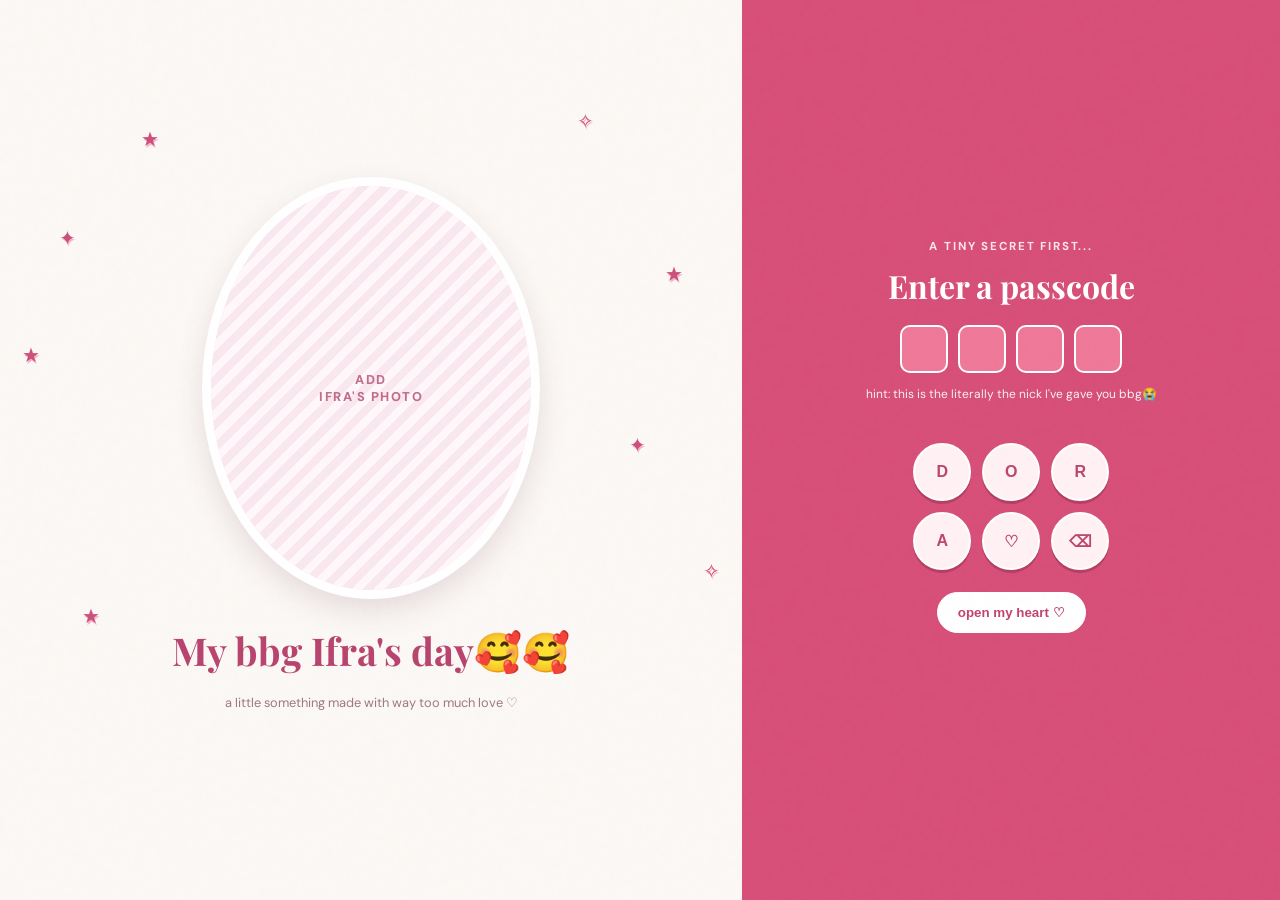
==== index.html @ c86e7bfe "Rename intex.html to index.html" ====
<!DOCTYPE html>
<html lang="en">
<head>
  <meta charset="UTF-8">
  <meta name="viewport" content="width=device-width, initial-scale=1.0, viewport-fit=cover">

  <title>My bbg Ifra's day 🥰🥰</title>

  <link rel="preconnect" href="https://fonts.googleapis.com">
  <link rel="preconnect" href="https://fonts.gstatic.com" crossorigin>

  <link href="https://fonts.googleapis.com/css2?family=DM+Sans:wght@400;500;600;700&family=Playfair+Display:ital,wght@0,600;0,700;1,500;1,600&family=Pacifico&display=swap" rel="stylesheet">

  <link rel="stylesheet" href="style.css">
</head>

<body>

<div class="site-noise"></div>

<main id="app">

  <!-- =====================================================
       PAGE 1 — PASSWORD
       ===================================================== -->

  <section class="page lock-page active" id="lock">

    <div class="lock-left">

      <div class="stars stars-top">
        <span>★</span>
        <span>✦</span>
        <span>★</span>
        <span>✧</span>
        <span>★</span>
        <span>✦</span>
        <span>★</span>
        <span>✧</span>
      </div>

      <div class="photo-frame oval-frame">

        <img src="images/ifra-main.jpg" alt="Ifra">

        <div class="photo-placeholder">
          ADD<br>IFRA'S PHOTO
        </div>

      </div>

      <h1>My bbg Ifra's day🥰🥰</h1>

      <p class="tiny-note">
        a little something made with way too much love ♡
      </p>

    </div>


    <div class="lock-right">

      <div class="lock-inner">

        <p class="eyebrow">
          a tiny secret first...
        </p>

        <h2>Enter a passcode</h2>

        <div class="code-display" id="codeDisplay">
          <span></span>
          <span></span>
          <span></span>
          <span></span>
        </div>

        <p class="hint">
          hint: this is the literally the nick I've gave you bbg😭
        </p>

        <div class="keypad" id="keypad">

          <button data-key="d">D</button>
          <button data-key="o">O</button>
          <button data-key="r">R</button>

          <button data-key="a">A</button>
          <button data-key="♡">♡</button>
          <button data-key="back">⌫</button>

        </div>

        <button class="enter-btn" id="enterBtn">
          open my heart ♡
        </button>

        <p class="error" id="error"></p>

      </div>

    </div>

  </section>


  <!-- =====================================================
       PAGE 2 — BIRTHDAY
       ===================================================== -->

  <section class="page birthday-page" id="birthday">

    <div class="stripe-bg"></div>

    <div class="scrap-stars">
      ✦　★　✧　★　✦
    </div>

    <div class="cutout-title">
      <span>H</span>
      <span>a</span>
      <span>p</span>
      <span>p</span>
      <span>Y</span>
    </div>

    <div class="birthday-photo photo-frame">

      <img src="images/ifra-main.jpg" alt="Ifra">

      <div class="photo-placeholder">
        IFRA'S PHOTO
      </div>

    </div>

    <div class="party-pup">
      🎂
      <br>
      <small>birthday<br>girl!</small>
    </div>

    <div class="page-copy">

      <p class="eyebrow">
        today is officially about you
      </p>

      <h2>
        Happy Birthday,<br>
        <em>Ifra</em> ♡
      </h2>

      <p>
        okay now keep going because I made all of this specifically for you 😭
      </p>

    </div>

    <button class="next-btn" data-next="award">
      next →
    </button>

  </section>


  <!-- =====================================================
       PAGE 3 — AWARD
       ===================================================== -->

  <section class="page award-page" id="award">

    <div class="award-card">

      <div class="award-border">

        <p class="certificate-small">
          this award is proudly presented to:
        </p>

        <h2>
          Best Thing Happened<br>
          in My Life Award
        </h2>

        <p class="presented">
          presented to
        </p>

        <div class="script-name">
          Ifra
        </div>

        <div class="rule"></div>

        <!-- WRITE YOUR OWN DESCRIPTION HERE -->

        <p class="award-description" contenteditable="true">
          WRITE YOUR DESCRIPTION HERE — replace this with your own words.
        </p>

        <div class="medal">
          ★
          <span>♡</span>
        </div>

      </div>

    </div>

    <div class="award-doodle">
      ૮ ˶ᵔ ᵕ ᵔ˶ ა
      <br>
      <small>certified bbg</small>
    </div>

    <button class="next-btn dark" data-next="items">
      next →
    </button>

  </section>


  <!-- =====================================================
       PAGE 4 — CUTE OBJECTS
       ===================================================== -->

  <section class="page items-page" id="items">

    <div class="stripe-bg"></div>

    <h2>
      click on items to open
    </h2>

    <div class="item-stage">

      <button
        class="gift-item heart-box"
        data-next="search"
        aria-label="open photos">
        <span class="ribbon"></span>
        <span class="bow">🎀</span>
        ♡
      </button>

      <button
        class="gift-item camera-box"
        data-next="letter"
        aria-label="open letter">

        📷
        <br>

        <small>
          a little letter
        </small>

      </button>

      <button class="item-sticker">
        ♡
      </button>

      <button class="item-arrow" data-next="search">
        →
      </button>

    </div>

    <div class="cute-sign">
      ☁
      <br>
      <b>CUTE!</b> →
    </div>

  </section>


  <!-- =====================================================
       PAGE 5 — GOOGLE SEARCH
       ===================================================== -->

  <section class="page search-page" id="search">

    <div class="browser-window">

      <div class="browser-bar">

        <span>‹</span>
        <span>›</span>
        <span>⌂</span>

        <div class="address">
          google.com/search?q=my+bbg
        </div>

        <span>↻</span>

      </div>


      <div class="google-content">

        <div class="google-logo">
          <span>G</span>
          <span>o</span>
          <span>o</span>
          <span>g</span>
          <span>l</span>
          <span>e</span>
        </div>


        <div class="search-box">
          it is my bbg🥰🥰
          <b>⌕</b>
        </div>


        <p class="results-line">
          About 1,000,000,000 results
        </p>


        <div class="result">

          <div class="result-title">
            it is my bbg🥰🥰
          </div>

          <div class="result-url">
            ifra-is-the-cutest-person-ever.example
          </div>

          <p>
            Yep. No further explanation needed.
            The evidence is below. ♡
          </p>

        </div>


        <!-- =================================================
             ADD YOUR FOUR PHOTOS HERE
             ================================================= -->

        <div class="photo-grid">

          <div class="gallery-photo">
            <img src="images/ifra-1.jpg" alt="Ifra photo 1">
            <span>add pic 1</span>
          </div>

          <div class="gallery-photo">
            <img src="images/ifra-2.jpg" alt="Ifra photo 2">
            <span>add pic 2</span>
          </div>

          <div class="gallery-photo">
            <img src="images/ifra-3.jpg" alt="Ifra photo 3">
            <span>add pic 3</span>
          </div>

          <div class="gallery-photo">
            <img src="images/ifra-4.jpg" alt="Ifra photo 4">
            <span>add pic 4</span>
          </div>

        </div>

      </div>

    </div>


    <button class="next-btn" data-next="letter">
      the birthday letter →
    </button>

  </section>


  <!-- =====================================================
       PAGE 6 — BIRTHDAY LETTER
       ===================================================== -->

  <section class="page letter-page" id="letter">

    <div class="paper">

      <div class="tape tape-one"></div>
      <div class="tape tape-two"></div>

      <p class="letter-kicker">
        dear Ifra ♡
      </p>

      <h2>
        Birthday letter
      </h2>


      <!-- WRITE YOUR ACTUAL LETTER HERE -->

      <div class="letter-text" contenteditable="true">

        <p>
          My bbg,
        </p>

        <p>
          WRITE YOUR BIRTHDAY LETTER HERE.
          Make it as long, emotional, embarrassing,
          stupidly cute or personal as you want.
        </p>

        <p>
          You can replace these paragraphs directly
          in index.html.
        </p>

        <p>
          — from your favourite person (obviously) 😭♡
        </p>

      </div>


      <div class="letter-doodle">
        ♡
        <br>
        always
      </div>

    </div>


    <button class="next-btn dark" data-next="jar">
      one more thing →
    </button>

  </section>


  <!-- =====================================================
       PAGE 7 — JAR
       ===================================================== -->

  <section class="page jar-page" id="jar">

    <div class="jar-copy">

      <p class="eyebrow">
        a jar full of reasons
      </p>

      <h2>
        Everything<br>
        I love about<br>
        <em>you</em>
      </h2>

      <p class="jar-instruction">
        tap a heart ♡
      </p>

    </div>


    <div class="jar-wrap">

      <div class="jar-lid">
        <span></span>
      </div>

      <div class="jar">

        <div class="heart h1">
          ♡
          <small>your smile</small>
        </div>

        <div class="heart h2">
          ♡
          <small>how you care</small>
        </div>

        <div class="heart h3">
          ♡
          <small>your nonsense</small>
        </div>

        <div class="heart h4">
          ♡
          <small>you, obviously</small>
        </div>

        <div class="heart h5">
          ♡
          <small>your laugh</small>
        </div>

        <div class="heart h6">
          ♡
          <small>everything</small>
        </div>

      </div>

    </div>


    <button class="next-btn" data-next="song">
      last little surprise →
    </button>

  </section>


  <!-- =====================================================
       PAGE 8 — SONG
       ===================================================== -->

  <section class="page song-page" id="song">

    <div class="song-card">

      <div class="vinyl">
        ♫
      </div>

      <p class="eyebrow">
        this one is for you
      </p>

      <h2>
        Your song ♡
      </h2>

      <p class="song-note">
        Put your chosen audio file in
        <b>music/song.mp3</b>
      </p>


      <audio
        id="birthdaySong"
        controls
        preload="metadata">

        <source
          src="music/song.mp3"
          type="audio/mpeg">

        Your browser does not support audio.

      </audio>


      <button class="play-btn" id="playBtn">
        play our song ♫
      </button>


      <p class="final-line">
        happy birthday, my bbg Ifra 🥹💗
      </p>

    </div>

  </section>

</main>


<script src="script.js"></script>

</body>
</html>
---- style.css ----
* {
  box-sizing: border-box;
}

html,
body {
  margin: 0;
  min-height: 100%;
  font-family: "DM Sans", sans-serif;
  color: #4a2635;
  background: #f9eef3;
}

body {
  overflow-x: hidden;
}

.site-noise {
  position: fixed;
  inset: 0;
  pointer-events: none;
  opacity: .055;
  background-image: url("data:image/svg+xml,%3Csvg viewBox='0 0 120 120' xmlns='http://www.w3.org/2000/svg'%3E%3Cfilter id='n'%3E%3CfeTurbulence type='fractalNoise' baseFrequency='.8' numOctaves='3' stitchTiles='stitch'/%3E%3C/filter%3E%3Crect width='100%25' height='100%25' filter='url(%23n)' opacity='.3'/%3E%3C/svg%3E");
  z-index: 20;
}

.page {
  min-height: 100svh;
  width: 100%;
  display: none;
  position: relative;
  overflow: hidden;
}

.page.active {
  display: flex;
}

.eyebrow {
  text-transform: uppercase;
  letter-spacing: .16em;
  font-size: .72rem;
  font-weight: 700;
  color: #a94b70;
  margin: 0 0 10px;
}

.next-btn {
  position: absolute;
  right: 5%;
  bottom: 5%;
  border: 0;
  border-radius: 999px;
  background: #c94f78;
  color: white;
  padding: 13px 22px;
  font-weight: 700;
  font-size: .9rem;
  cursor: pointer;
  box-shadow: 0 8px 20px #c94f7835;
  z-index: 5;
}

.next-btn.dark {
  background: #4d2738;
}

.photo-frame {
  position: relative;
  background: #f7f1eb;
  border: 9px solid #fff;
  box-shadow: 0 12px 28px #6f405325;
  overflow: hidden;
}

.photo-frame img {
  width: 100%;
  height: 100%;
  display: block;
  object-fit: cover;
}

.photo-placeholder {
  position: absolute;
  inset: 0;
  display: flex;
  align-items: center;
  justify-content: center;
  text-align: center;
  font-size: .8rem;
  font-weight: 800;
  letter-spacing: .12em;
  color: #c36b8b;
  background: repeating-linear-gradient(
    135deg,
    #fff7f9,
    #fff7f9 8px,
    #f9e8ef 8px,
    #f9e8ef 16px
  );
}

.photo-frame img:not([src=""]) {
  background: #f8eaf0;
}

.stars span {
  position: absolute;
  color: #cc507c;
  text-shadow: 1px 2px 0 #f5b4c9;
  font-size: 1.25rem;
  transform: rotate(var(--r, 0deg));
}


/* =====================================================
   PASSWORD PAGE
   ===================================================== */

.lock-page {
  background: #fbf8f5;
}

.lock-left {
  width: 58%;
  min-height: 100svh;
  display: flex;
  align-items: center;
  justify-content: center;
  flex-direction: column;
  position: relative;
  background: #fbf8f5;
  padding: 5vh 5vw;
}

.lock-left h1 {
  font-family: "Playfair Display", serif;
  font-size: clamp(1.5rem, 3vw, 2.5rem);
  margin: 25px 0 5px;
  color: #b8446e;
}

.tiny-note {
  font-size: .8rem;
  color: #9e7786;
}

.oval-frame {
  width: min(55%, 360px);
  aspect-ratio: 4 / 5;
  border-radius: 50%;
  border-color: #fff;
}

.oval-frame:after {
  content: "";
  position: absolute;
  inset: -22px;
  border: 7px dotted #c9517b;
  border-radius: 50%;
  pointer-events: none;
}

.stars-top {
  position: absolute;
  inset: 0;
  pointer-events: none;
}

.stars-top span:nth-child(1) {
  top: 14%;
  left: 19%;
}

.stars-top span:nth-child(2) {
  top: 25%;
  left: 8%;
}

.stars-top span:nth-child(3) {
  top: 38%;
  left: 3%;
}

.stars-top span:nth-child(4) {
  top: 12%;
  right: 20%;
}

.stars-top span:nth-child(5) {
  top: 29%;
  right: 8%;
}

.stars-top span:nth-child(6) {
  top: 48%;
  right: 13%;
}

.stars-top span:nth-child(7) {
  top: 67%;
  left: 11%;
}

.stars-top span:nth-child(8) {
  top: 62%;
  right: 3%;
}

.lock-right {
  width: 42%;
  background: #d74f79;
  display: flex;
  align-items: center;
  justify-content: center;
  color: #fff;
}

.lock-inner {
  text-align: center;
  width: min(88%, 390px);
  padding: 30px;
}

.lock-inner .eyebrow {
  color: #ffe5ed;
}

.lock-inner h2 {
  font-family: "Playfair Display", serif;
  font-size: 2rem;
  margin: 5px 0 18px;
}

.code-display {
  display: flex;
  gap: 10px;
  justify-content: center;
  margin: 0 auto 13px;
}

.code-display span {
  width: 48px;
  height: 48px;
  border: 2px solid #fff;
  border-radius: 10px;
  background: #ef7898;
  display: grid;
  place-items: center;
  font-size: 1.5rem;
  font-weight: 700;
}

.hint {
  font-size: .75rem;
  line-height: 1.45;
  opacity: .92;
  min-height: 35px;
  margin: 0 auto 22px;
}

.keypad {
  display: grid;
  grid-template-columns: repeat(3, 58px);
  gap: 11px;
  justify-content: center;
}

.keypad button {
  width: 58px;
  height: 58px;
  border-radius: 50%;
  border: 2px solid #fff;
  background: #fff1f4;
  color: #bd466d;
  font-size: 1rem;
  font-weight: 800;
  cursor: pointer;
  box-shadow: 0 3px 0 #b53f65;
}

.enter-btn {
  margin-top: 22px;
  padding: 12px 20px;
  border: 1px solid #fff;
  background: #fff;
  color: #c3436d;
  border-radius: 999px;
  font-weight: 800;
  cursor: pointer;
}

.error {
  height: 18px;
  font-size: .75rem;
  margin: 10px 0 0;
  color: #fff1a9;
}


/* =====================================================
   BIRTHDAY PAGE
   ===================================================== */

.birthday-page {
  align-items: center;
  justify-content: center;
  background: #fbf5f7;
}

.stripe-bg {
  position: absolute;
  inset: 0;
  background: repeating-linear-gradient(
    90deg,
    #f8edf2 0,
    #f8edf2 35px,
    #fff 35px,
    #fff 66px
  );
  opacity: .95;
}

.birthday-page:after {
  content: "";
  position: absolute;
  inset: 13px;
  border: 4px solid #efc0d0;
  border-radius: 16px;
  pointer-events: none;
}

.scrap-stars {
  position: absolute;
  top: 9%;
  left: 10%;
  right: 10%;
  font-size: 1.5rem;
  color: #b85a80;
  letter-spacing: 1rem;
  opacity: .7;
}

.cutout-title {
  position: absolute;
  top: 13%;
  display: flex;
  gap: 2px;
  z-index: 2;
  transform: rotate(-1deg);
}

.cutout-title span {
  font-family: "Playfair Display", serif;
  font-size: clamp(2.5rem, 8vw, 5rem);
  font-weight: 800;
  padding: 0 7px;
  background: #f5e5a7;
  box-shadow: 2px 3px 0 #b58a91;
  color: #57444b;
}

.cutout-title span:nth-child(2) {
  background: #d6e8db;
}

.cutout-title span:nth-child(3) {
  background: #d9d0e4;
}

.cutout-title span:nth-child(4) {
  background: #f4d6e1;
}

.cutout-title span:nth-child(5) {
  background: #ead57f;
}

.birthday-photo {
  position: absolute;
  width: min(25vw, 260px);
  height: min(25vw, 260px);
  left: 11%;
  bottom: 15%;
  border-width: 7px;
  transform: rotate(-4deg);
  z-index: 2;
}

.party-pup {
  position: absolute;
  left: 7%;
  bottom: 6%;
  font-size: 4rem;
  z-index: 3;
  transform: rotate(-6deg);
  text-align: center;
}

.party-pup small {
  font-family: "Pacifico", cursive;
  font-size: 1rem;
  color: #b24c73;
}

.page-copy {
  z-index: 2;
  text-align: left;
  width: 42%;
  margin-left: 28%;
  margin-top: 5%;
  padding: 25px;
}

.page-copy h2 {
  font-family: "Playfair Display", serif;
  font-size: clamp(2.2rem, 5vw, 4rem);
  line-height: .98;
  margin: 5px 0 15px;
  color: #bd476f;
}

.page-copy h2 em {
  font-family: "Pacifico", cursive;
  font-style: normal;
  font-weight: 400;
}

.page-copy p:not(.eyebrow) {
  max-width: 420px;
  color: #785765;
}


/* =====================================================
   AWARD
   ===================================================== */

.award-page {
  align-items: center;
  justify-content: center;
  background: #f6eef1;
}

.award-page:before {
  content: "";
  position: absolute;
  inset: 0;
  background: repeating-linear-gradient(
    90deg,
    #fff8fa 0 28px,
    #f8e7ee 28px 56px
  );
}

.award-card {
  position: relative;
  width: min(82vw, 850px);
  padding: 17px;
  background: #e9a2ba;
  box-shadow: 0 16px 35px #703f5033;
  z-index: 2;
}

.award-border {
  background: #fbfaf6;
  border: 4px solid #e7c0cf;
  outline: 2px solid #f6e7ed;
  outline-offset: -12px;
  min-height: 62vh;
  padding: 55px 8%;
  display: flex;
  flex-direction: column;
  align-items: center;
  justify-content: center;
  text-align: center;
}

.certificate-small,
.presented {
  font-family: "Playfair Display", serif;
  margin: 0;
  color: #75505f;
}

.award-border h2 {
  font-family: "Playfair Display", serif;
  font-size: clamp(2rem, 5vw, 4rem);
  line-height: 1.02;
  color: #7d2f4e;
  margin: 10px 0;
}

.script-name {
  font-family: "Pacifico", cursive;
  font-size: clamp(2.2rem, 6vw, 4.5rem);
  color: #a94469;
  margin: 8px 0;
}

.rule {
  height: 1px;
  background: #bda1aa;
  width: 70%;
  margin: 8px 0 18px;
}

.award-description {
  max-width: 600px;
  line-height: 1.6;
  color: #765764;
  outline: 0;
}

.medal {
  margin-top: 12px;
  width: 66px;
  height: 66px;
  border-radius: 50%;
  display: grid;
  place-items: center;
  background: #d7a33c;
  color: #fff;
  border: 7px double #a86e1f;
  font-size: 1.5rem;
  position: relative;
}

.medal span {
  position: absolute;
  font-size: .8rem;
  bottom: -30px;
  color: #c65b79;
}

.award-doodle {
  position: absolute;
  bottom: 5%;
  left: 6%;
  font-size: 3rem;
  z-index: 3;
  transform: rotate(-6deg);
  color: #6e5660;
}

.award-doodle small {
  font-size: .8rem;
  font-family: "Pacifico", cursive;
}


/* =====================================================
   CUTE OBJECTS
   ===================================================== */

.items-page {
  align-items: center;
  justify-content: center;
  flex-direction: column;
  background: #fbf1f5;
}

.items-page h2 {
  z-index: 2;
  font-family: "Playfair Display", serif;
  font-size: clamp(2rem, 5vw, 3.7rem);
  color: #b13e67;
  margin-top: -15%;
  transform: rotate(-3deg);
}

.item-stage {
  z-index: 2;
  position: relative;
  width: min(75vw, 650px);
  height: 45vh;
}

.gift-item {
  position: absolute;
  border: 0;
  cursor: pointer;
}

.heart-box {
  left: 25%;
  top: 20%;
  width: 260px;
  height: 210px;
  border-radius: 50% 50% 45% 45%;
  background: #efa0b9;
  color: #ce4f79;
  font-size: 8rem;
  box-shadow:
    inset 0 0 0 10px #f8cad8,
    0 12px 30px #8d4e6330;
  transform: rotate(-6deg);
}

.ribbon {
  position: absolute;
  left: 42%;
  top: 0;
  width: 32px;
  height: 100%;
  background: #d9557d;
}

.bow {
  position: absolute;
  top: -45px;
  left: 35%;
  font-size: 4rem;
}

.camera-box {
  right: 5%;
  bottom: 0;
  background: #f9f8f2;
  border: 3px solid #bdaab1;
  border-radius: 22px;
  padding: 22px;
  font-size: 2rem;
  transform: rotate(8deg);
  color: #5c4d55;
}

.camera-box small {
  font-size: .7rem;
}

.item-sticker {
  position: absolute;
  right: 0;
  top: 5%;
  border: 0;
  background: none;
  font-size: 3rem;
  color: #d65b80;
  transform: rotate(15deg);
}

.item-arrow {
  position: absolute;
  right: 2%;
  top: 45%;
  border: 0;
  background: none;
  font-size: 4rem;
  color: #a73e61;
  cursor: pointer;
}

.cute-sign {
  position: absolute;
  left: 8%;
  bottom: 8%;
  z-index: 3;
  border: 3px solid #879c91;
  border-radius: 5px;
  padding: 6px 12px;
  transform: rotate(-5deg);
  background: #fffef9;
  color: #71887b;
}


/* =====================================================
   GOOGLE SEARCH
   ===================================================== */

.search-page {
  align-items: center;
  justify-content: center;
  background: #f6edf2;
  padding: 30px;
}

.browser-window {
  width: min(94vw, 980px);
  height: min(82vh, 760px);
  background: #fff;
  box-shadow: 0 20px 45px #51333e30;
  border-radius: 15px;
  overflow: hidden;
  border: 1px solid #d8c6cd;
  z-index: 2;
}

.browser-bar {
  height: 46px;
  background: #eee9eb;
  display: flex;
  align-items: center;
  gap: 14px;
  padding: 0 16px;
  color: #665962;
}

.address {
  flex: 1;
  background: #fff;
  border-radius: 20px;
  padding: 7px 16px;
  font-size: .8rem;
}

.google-content {
  padding: 30px 8%;
  overflow: auto;
  height: calc(100% - 46px);
}

.google-logo {
  font-size: 3rem;
  font-weight: 700;
  letter-spacing: -5px;
  width: max-content;
  margin: auto;
}

.google-logo span:nth-child(1) {
  color: #4285f4;
}

.google-logo span:nth-child(2) {
  color: #db4437;
}

.google-logo span:nth-child(3) {
  color: #f4b400;
}

.google-logo span:nth-child(4) {
  color: #4285f4;
}

.google-logo span:nth-child(5) {
  color: #0f9d58;
}

.search-box {
  margin: 20px auto;
  width: min(650px, 90%);
  border: 1px solid #ddd;
  border-radius: 28px;
  padding: 14px 20px;
  box-shadow: 0 2px 8px #00000012;
  color: #555;
}

.search-box b {
  float: right;
}

.results-line {
  font-size: .7rem;
  color: #888;
}

.result {
  max-width: 650px;
  margin: 20px auto;
}

.result-title {
  font-size: 1.2rem;
  color: #8f3e62;
}

.result-url {
  font-size: .72rem;
  color: #42835b;
}

.result p {
  font-size: .9rem;
}

.photo-grid {
  display: grid;
  grid-template-columns: repeat(4, 1fr);
  gap: 10px;
  max-width: 700px;
  margin: 20px auto;
}

.gallery-photo {
  aspect-ratio: 1;
  border: 6px solid #fff;
  box-shadow: 0 5px 14px #5d3c4b22;
  position: relative;
  overflow: hidden;
  background: #f9e7ee;
}

.gallery-photo img {
  width: 100%;
  height: 100%;
  object-fit: cover;
}

.gallery-photo span {
  position: absolute;
  inset: auto 4px 4px;
  background: #fffdfccc;
  font-size: .6rem;
  text-align: center;
  padding: 4px;
  color: #8e5368;
}


/* =====================================================
   LETTER
   ===================================================== */

.letter-page {
  align-items: center;
  justify-content: center;
  background: #f0e0e7;
  padding: 50px 20px;
}

.paper {
  position: relative;
  width: min(88vw, 800px);
  min-height: 72vh;
  background: #fffdf7;
  padding: 70px 9%;
  box-shadow: 0 18px 40px #583b482b;
  transform: rotate(-1deg);
  border: 1px solid #eadbd7;
  z-index: 2;
}

.paper:before {
  content: "";
  position: absolute;
  inset: 16px;
  border: 2px dashed #e9b6c8;
  pointer-events: none;
}

.tape {
  position: absolute;
  width: 130px;
  height: 30px;
  background: #f0cfb9;
  opacity: .8;
  top: -12px;
}

.tape-one {
  left: 12%;
  transform: rotate(-6deg);
}

.tape-two {
  right: 12%;
  transform: rotate(5deg);
}

.letter-kicker {
  font-family: "Pacifico", cursive;
  color: #c04c72;
  font-size: 1.1rem;
}

.paper h2 {
  font-family: "Playfair Display", serif;
  font-size: 3rem;
  color: #71384d;
  margin: 5px 0 25px;
}

.letter-text {
  font-family: "Playfair Display", serif;
  font-size: 1.05rem;
  line-height: 1.9;
  color: #604956;
  outline: 0;
}

.letter-doodle {
  position: absolute;
  right: 9%;
  bottom: 7%;
  font-family: "Pacifico", cursive;
  color: #c45078;
  font-size: 1.3rem;
  text-align: center;
  transform: rotate(8deg);
}


/* =====================================================
   HEART JAR
   ===================================================== */

.jar-page {
  align-items: center;
  justify-content: center;
  background: #f5eaf0;
  gap: 8%;
  padding: 30px;
}

.jar-copy {
  z-index: 2;
  width: 38%;
  padding-left: 6%;
}

.jar-copy h2 {
  font-family: "Playfair Display", serif;
  font-size: clamp(2.2rem, 5vw, 4.2rem);
  line-height: .95;
  color: #a94366;
  margin: 0;
}

.jar-copy h2 em {
  font-family: "Pacifico", cursive;
  font-style: normal;
  font-weight: 400;
}

.jar-instruction {
  color: #9b6c7c;
}

.jar-wrap {
  z-index: 2;
  width: 320px;
  position: relative;
  padding-top: 30px;
}

.jar-lid {
  height: 44px;
  background: #d8a642;
  border: 3px solid #8f6b2b;
  width: 230px;
  margin: auto;
  border-radius: 8px 8px 2px 2px;
  position: relative;
}

.jar-lid:before {
  content: "";
  position: absolute;
  left: 15px;
  right: 15px;
  top: 8px;
  border-top: 3px dashed #9e772f;
}

.jar {
  height: 390px;
  background: #e9f3f0aa;
  border: 5px solid #8aa5a0;
  border-top: 0;
  border-radius: 20px 20px 55px 55px;
  position: relative;
  box-shadow:
    inset 0 0 25px #fff,
    0 14px 30px #65444d26;
  overflow: hidden;
}

.heart {
  position: absolute;
  width: 82px;
  height: 70px;
  background: #e87396;
  color: white;
  display: grid;
  place-items: center;
  font-size: 2.4rem;
  border-radius: 45% 45% 50% 50%;
  box-shadow: 0 4px 10px #7e3c5122;
  transform: rotate(var(--rot));
  cursor: pointer;
}

.heart:after {
  content: "";
  position: absolute;
  bottom: -16px;
  border: 12px solid transparent;
  border-top-color: #e87396;
}

.heart small {
  position: absolute;
  font-size: .55rem;
  line-height: 1;
  color: white;
  text-align: center;
  width: 70px;
  bottom: 8px;
  font-family: "DM Sans", sans-serif;
}

.h1 {
  left: 12%;
  top: 12%;
  --rot: -8deg;
}

.h2 {
  left: 40%;
  top: 7%;
  --rot: 6deg;
}

.h3 {
  right: 8%;
  top: 20%;
  --rot: 10deg;
}

.h4 {
  left: 29%;
  top: 39%;
  --rot: -5deg;
}

.h5 {
  left: 7%;
  top: 58%;
  --rot: 8deg;
}

.h6 {
  right: 13%;
  top: 66%;
  --rot: -12deg;
}


/* =====================================================
   SONG
   ===================================================== */

.song-page {
  align-items: center;
  justify-content: center;
  background: repeating-linear-gradient(
    90deg,
    #f8eaf0 0 40px,
    #fff7fa 40px 80px
  );
}

.song-card {
  width: min(88vw, 580px);
  text-align: center;
  background: #fffdf8;
  border: 8px solid #e9b1c5;
  padding: 50px 45px;
  box-shadow: 0 20px 45px #67434e30;
  transform: rotate(1deg);
}

.vinyl {
  width: 130px;
  height: 130px;
  margin: 0 auto 25px;
  border-radius: 50%;
  display: grid;
  place-items: center;
  background: repeating-radial-gradient(
    circle,
    #2e2630 0 3px,
    #151219 4px 6px
  );
  color: #e89bb3;
  font-size: 3rem;
  border: 12px solid #1b171e;
}

.song-card h2 {
  font-family: "Playfair Display", serif;
  font-size: 3rem;
  color: #813950;
}

.song-note {
  font-size: .85rem;
  color: #876572;
}

.song-card audio {
  width: 100%;
  margin: 20px 0;
}

.play-btn {
  border: 0;
  border-radius: 999px;
  background: #ca5078;
  color: white;
  padding: 13px 24px;
  font-weight: 800;
  cursor: pointer;
}

.final-line {
  font-family: "Pacifico", cursive;
  color: #bd4c73;
  margin-top: 30px;
}


/* =====================================================
   MOBILE
   ===================================================== */

@media (max-width: 700px) {

  .lock-page {
    flex-direction: column;
  }

  .lock-left,
  .lock-right {
    width: 100%;
    min-height: 50svh;
  }

  .lock-left {
    padding: 45px 20px 25px;
  }

  .oval-frame {
    width: 190px;
  }

  .lock-left h1 {
    font-size: 1.5rem;
    margin-top: 22px;
  }

  .lock-right {
    min-height: 50svh;
  }

  .lock-inner {
    padding: 18px;
  }

  .lock-inner h2 {
    font-size: 1.45rem;
    margin-bottom: 12px;
  }

  .code-display span {
    width: 42px;
    height: 42px;
  }

  .keypad {
    grid-template-columns: repeat(3, 52px);
    gap: 8px;
  }

  .keypad button {
    width: 52px;
    height: 52px;
  }

  .birthday-photo {
    width: 150px;
    height: 150px;
    left: 7%;
    bottom: 16%;
  }

  .party-pup {
    font-size: 2.5rem;
    left: 3%;
    bottom: 7%;
  }

  .page-copy {
    width: 54%;
    margin-left: 37%;
    margin-top: 15%;
    padding: 10px;
  }

  .page-copy h2 {
    font-size: 2.1rem;
  }

  .scrap-stars {
    top: 8%;
    font-size: 1rem;
  }

  .award-card {
    width: 91vw;
  }

  .award-border {
    min-height: 70vh;
    padding: 35px 8%;
  }

  .award-border h2 {
    font-size: 2rem;
  }

  .award-doodle {
    display: none;
  }

  .items-page h2 {
    font-size: 2rem;
    text-align: center;
    margin-top: -35%;
  }

  .heart-box {
    left: 15%;
    width: 220px;
    height: 180px;
    font-size: 6rem;
  }

  .camera-box {
    right: 0;
  }

  .photo-grid {
    grid-template-columns: repeat(2, 1fr);
  }

  .browser-window {
    height: 82vh;
  }

  .paper {
    padding: 55px 8%;
    min-height: 75vh;
  }

  .paper h2 {
    font-size: 2.3rem;
  }

  .letter-text {
    font-size: .93rem;
  }

  .jar-page {
    gap: 0;
    flex-direction: column;
  }

  .jar-copy {
    width: 100%;
    padding: 0 0 0 3%;
    text-align: center;
  }

  .jar-copy h2 {
    font-size: 2.5rem;
  }

  .jar-wrap {
    width: 260px;
  }

  .jar {
    height: 300px;
  }

  .heart {
    transform: scale(.8) rotate(var(--rot));
  }

  .song-card {
    padding: 35px 22px;
  }

  .song-card h2 {
    font-size: 2.4rem;
  }

  .next-btn {
    right: 4%;
    bottom: 3%;
  }
}
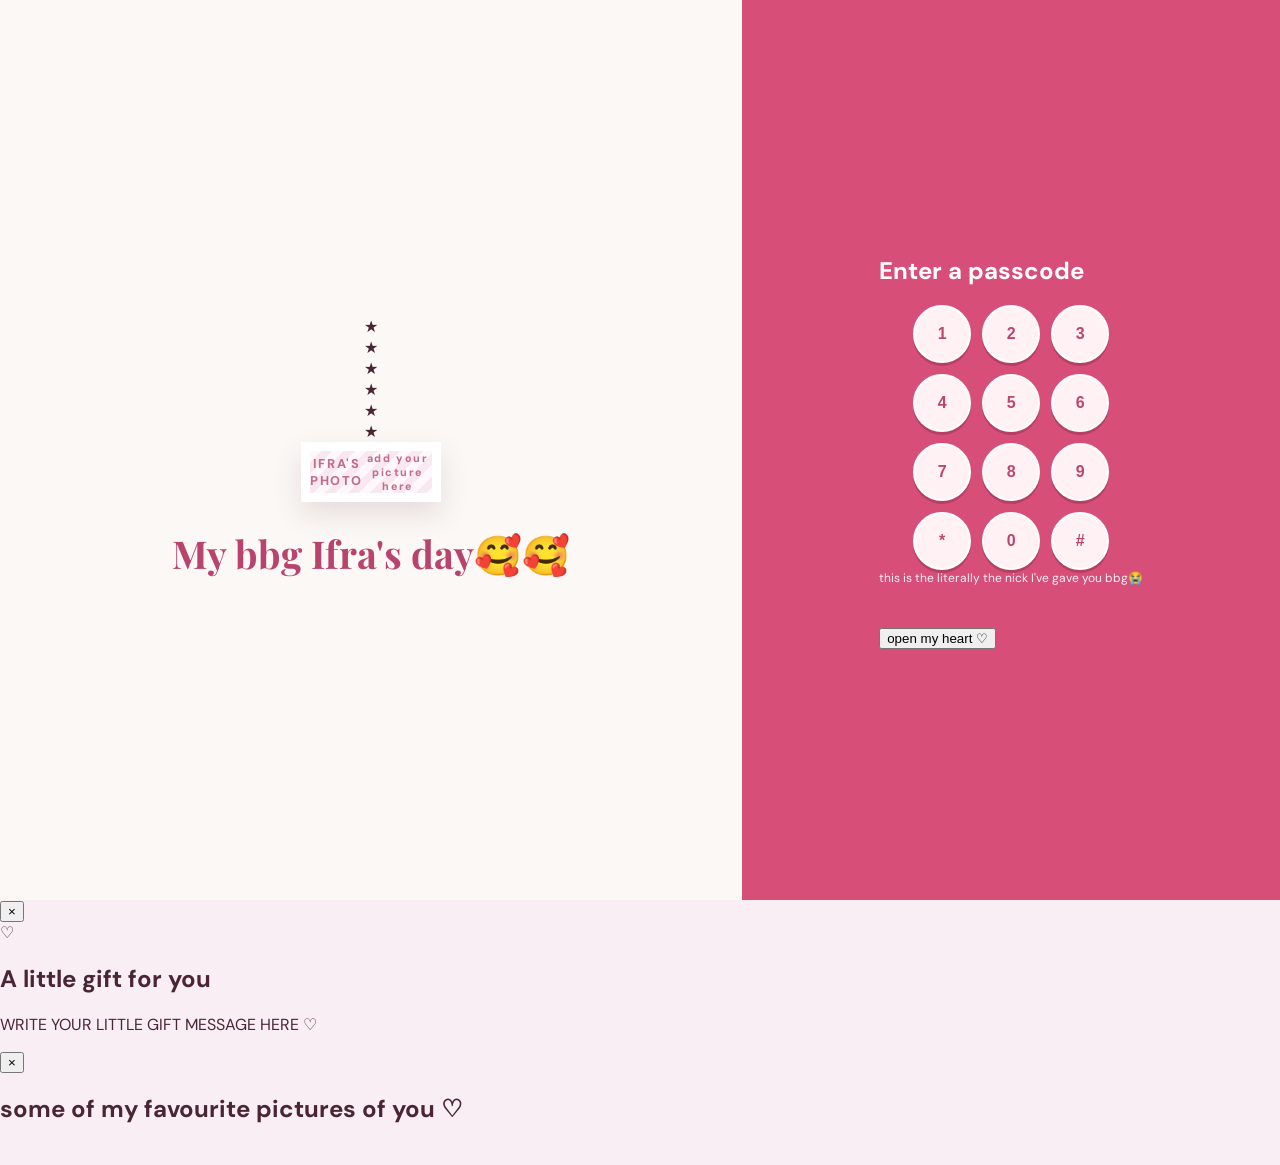
==== commit 452ebdad: "Update index.html" ====
--- a/index.html
+++ b/index.html
@@ -1,577 +1,676 @@
 <!DOCTYPE html>
 <html lang="en">
 <head>
-  <meta charset="UTF-8">
-  <meta name="viewport" content="width=device-width, initial-scale=1.0, viewport-fit=cover">
-
-  <title>My bbg Ifra's day 🥰🥰</title>
-
-  <link rel="preconnect" href="https://fonts.googleapis.com">
-  <link rel="preconnect" href="https://fonts.gstatic.com" crossorigin>
-
-  <link href="https://fonts.googleapis.com/css2?family=DM+Sans:wght@400;500;600;700&family=Playfair+Display:ital,wght@0,600;0,700;1,500;1,600&family=Pacifico&display=swap" rel="stylesheet">
-
-  <link rel="stylesheet" href="style.css">
+    <meta charset="UTF-8">
+    <meta name="viewport" content="width=device-width, initial-scale=1.0">
+
+    <title>My bbg Ifra's day ♡</title>
+
+    <link rel="preconnect" href="https://fonts.googleapis.com">
+    <link rel="preconnect" href="https://fonts.gstatic.com" crossorigin>
+
+    <link href="https://fonts.googleapis.com/css2?family=DM+Sans:wght@400;500;600;700&family=Pacifico&family=Playfair+Display:ital,wght@0,400;0,500;0,600;1,400;1,500&family=Patrick+Hand&display=swap" rel="stylesheet">
+
+    <link rel="stylesheet" href="style.css">
 </head>
 
 <body>
 
-<div class="site-noise"></div>
-
-<main id="app">
-
-  <!-- =====================================================
-       PAGE 1 — PASSWORD
-       ===================================================== -->
-
-  <section class="page lock-page active" id="lock">
-
-    <div class="lock-left">
-
-      <div class="stars stars-top">
-        <span>★</span>
-        <span>✦</span>
-        <span>★</span>
-        <span>✧</span>
-        <span>★</span>
-        <span>✦</span>
-        <span>★</span>
-        <span>✧</span>
-      </div>
-
-      <div class="photo-frame oval-frame">
-
-        <img src="images/ifra-main.jpg" alt="Ifra">
-
-        <div class="photo-placeholder">
-          ADD<br>IFRA'S PHOTO
-        </div>
-
-      </div>
-
-      <h1>My bbg Ifra's day🥰🥰</h1>
-
-      <p class="tiny-note">
-        a little something made with way too much love ♡
-      </p>
+<div id="app">
+
+    <!-- ================================================= -->
+    <!-- PAGE 1 : LOCK -->
+    <!-- ================================================= -->
+
+    <section class="page lock-page active" id="page1">
+
+        <div class="lock-left">
+
+            <div class="star s1">★</div>
+            <div class="star s2">★</div>
+            <div class="star s3">★</div>
+            <div class="star s4">★</div>
+            <div class="star s5">★</div>
+            <div class="star s6">★</div>
+
+            <div class="photo-frame">
+                <div class="heart-border">♡ ♡ ♡ ♡ ♡ ♡ ♡</div>
+
+                <img
+                    src="images/ifra-main.jpg"
+                    alt="Ifra"
+                    onerror="this.style.display='none'; this.nextElementSibling.style.display='flex';"
+                >
+
+                <div class="photo-placeholder">
+                    <span>IFRA'S<br>PHOTO</span>
+                    <small>add your picture here</small>
+                </div>
+
+                <div class="heart-border bottom">♡ ♡ ♡ ♡ ♡ ♡ ♡</div>
+            </div>
+
+            <h1 class="lock-title">
+                My bbg Ifra's day🥰🥰
+            </h1>
+
+        </div>
+
+
+        <div class="lock-right">
+
+            <div class="lock-content">
+
+                <h2>Enter a passcode</h2>
+
+                <div class="code-boxes">
+                    <div></div>
+                    <div></div>
+                    <div></div>
+                    <div></div>
+                </div>
+
+                <div class="keypad">
+
+                    <!-- Displayed numbers remain like the reference.
+                         Their internal values spell DORA. -->
+
+                    <button data-key="d">1</button>
+                    <button data-key="o">2</button>
+                    <button data-key="r">3</button>
+
+                    <button data-key="a">4</button>
+                    <button data-key="x">5</button>
+                    <button data-key="x">6</button>
+
+                    <button data-key="x">7</button>
+                    <button data-key="x">8</button>
+                    <button data-key="x">9</button>
+
+                    <button data-key="clear">*</button>
+                    <button data-key="x">0</button>
+                    <button data-key="back">#</button>
+
+                </div>
+
+                <p class="hint">
+                    this is the literally the nick I've gave you bbg😭
+                </p>
+
+                <button class="unlock-btn" onclick="checkPassword()">
+                    open my heart ♡
+                </button>
+
+                <p id="wrong-password"></p>
+
+            </div>
+
+        </div>
+
+    </section>
+
+
+
+    <!-- ================================================= -->
+    <!-- PAGE 2 : HAPPY BIRTHDAY -->
+    <!-- ================================================= -->
+
+    <section class="page scrapbook-page" id="page2">
+
+        <div class="butterfly butterfly1">🦋</div>
+        <div class="butterfly butterfly2">🦋</div>
+        <div class="tiny-flower flower1">✿</div>
+        <div class="tiny-flower flower2">✿</div>
+
+        <div class="happy-title">
+            <span>H</span>
+            <span>A</span>
+            <span>P</span>
+            <span>P</span>
+            <span>Y</span>
+        </div>
+
+        <div class="birthday-collage">
+
+            <div class="tape"></div>
+
+            <div class="birthday-photo">
+                <img
+                    src="images/ifra-1.jpg"
+                    alt="Ifra"
+                    onerror="this.style.display='none';"
+                >
+
+                <span class="photo-add">
+                    add Ifra's photo
+                </span>
+            </div>
+
+            <div class="cake-sticker">
+                🎂
+            </div>
+
+            <div class="bow-sticker">
+                🎀
+            </div>
+
+        </div>
+
+        <div class="birthday-text">
+
+            <h2>Happy Birthday, Ifra ♡</h2>
+
+            <p>
+                today is all about you,
+                my favourite human.
+            </p>
+
+            <p>
+                another year of you being you
+                and somehow making everything
+                a little better.
+            </p>
+
+        </div>
+
+        <button class="next-button" onclick="nextPage()">
+            →
+        </button>
+
+    </section>
+
+
+
+    <!-- ================================================= -->
+    <!-- PAGE 3 : AWARD -->
+    <!-- ================================================= -->
+
+    <section class="page scrapbook-page award-page">
+
+        <div class="scrap-decoration deco1">♡</div>
+        <div class="scrap-decoration deco2">✿</div>
+        <div class="scrap-decoration deco3">★</div>
+
+        <div class="award-paper">
+
+            <div class="award-ribbon">
+                ♡
+            </div>
+
+            <p class="award-small">
+                THIS AWARD GOES TO
+            </p>
+
+            <h1>
+                Ifra
+            </h1>
+
+            <div class="award-line"></div>
+
+            <h2>
+                Best Thing Happened<br>
+                in My Life Award
+            </h2>
+
+            <!-- EDIT THIS -->
+            <p
+                class="award-description"
+                contenteditable="true"
+                spellcheck="true"
+            >
+                WRITE YOUR DESCRIPTION HERE...
+            </p>
+
+            <div class="award-signature">
+                with love, Muizz ♡
+            </div>
+
+        </div>
+
+        <button class="next-button" onclick="nextPage()">
+            →
+        </button>
+
+    </section>
+
+
+
+    <!-- ================================================= -->
+    <!-- PAGE 4 : CUTE ITEMS -->
+    <!-- ================================================= -->
+
+    <section class="page items-page">
+
+        <div class="stripe-background"></div>
+
+        <h1 class="curved-heading">
+            click on items to open
+        </h1>
+
+        <!-- GIFT -->
+
+        <button class="gift-object" onclick="openGift()">
+
+            <div class="gift-heart">
+                <div class="ribbon-horizontal"></div>
+                <div class="ribbon-vertical"></div>
+                <div class="bow">
+                    <span></span>
+                    <span></span>
+                </div>
+            </div>
+
+        </button>
+
+
+        <!-- CAMERA -->
+
+        <button class="camera-object" onclick="openCamera()">
+
+            <div class="camera-body">
+
+                <div class="camera-top"></div>
+
+                <div class="camera-lens">
+                    <div></div>
+                </div>
+
+                <div class="camera-flash"></div>
+
+                <div class="camera-button"></div>
+
+            </div>
+
+            <div class="camera-strap"></div>
+
+        </button>
+
+
+        <div class="cute-sign">
+            <span>CUTE</span>
+            <b>♡</b>
+        </div>
+
+        <div class="cartoon-sticker">
+            🫶
+        </div>
+
+        <button class="next-button" onclick="nextPage()">
+            →
+        </button>
+
+    </section>
+
+
+
+    <!-- ================================================= -->
+    <!-- GIFT POPUP -->
+    <!-- ================================================= -->
+
+    <div class="popup" id="giftPopup">
+
+        <div class="popup-paper">
+
+            <button class="close-popup" onclick="closePopups()">×</button>
+
+            <div class="popup-heart">♡</div>
+
+            <h2>A little gift for you</h2>
+
+            <p contenteditable="true">
+                WRITE YOUR LITTLE GIFT MESSAGE HERE ♡
+            </p>
+
+        </div>
 
     </div>
 
 
-    <div class="lock-right">
-
-      <div class="lock-inner">
-
-        <p class="eyebrow">
-          a tiny secret first...
+
+    <!-- ================================================= -->
+    <!-- CAMERA POPUP -->
+    <!-- ================================================= -->
+
+    <div class="popup" id="cameraPopup">
+
+        <div class="camera-popup-paper">
+
+            <button class="close-popup" onclick="closePopups()">×</button>
+
+            <h2>some of my favourite pictures of you ♡</h2>
+
+            <div class="mini-gallery">
+
+                <img src="images/ifra-1.jpg" alt="">
+                <img src="images/ifra-2.jpg" alt="">
+                <img src="images/ifra-3.jpg" alt="">
+
+            </div>
+
+        </div>
+
+    </div>
+
+
+
+    <!-- ================================================= -->
+    <!-- PAGE 5 : GOOGLE PHOTOS -->
+    <!-- ================================================= -->
+
+    <section class="page search-page">
+
+        <div class="browser-window">
+
+            <div class="browser-top">
+
+                <div class="browser-dots">
+                    ● ● ●
+                </div>
+
+                <div class="browser-address">
+                    google.com
+                </div>
+
+                <div>
+                    ♡
+                </div>
+
+            </div>
+
+
+            <div class="google-area">
+
+                <div class="google-logo">
+                    <span>G</span><span>o</span><span>o</span><span>g</span><span>l</span><span>e</span>
+                </div>
+
+                <div class="search-bar">
+                    it is my bbg🥰🥰
+                    <span>⌕</span>
+                </div>
+
+                <div class="photo-results">
+
+                    <div class="google-photo">
+                        <img src="images/ifra-1.jpg" alt="Ifra">
+                    </div>
+
+                    <div class="google-photo">
+                        <img src="images/ifra-2.jpg" alt="Ifra">
+                    </div>
+
+                    <div class="google-photo">
+                        <img src="images/ifra-3.jpg" alt="Ifra">
+                    </div>
+
+                    <div class="google-photo">
+                        <img src="images/ifra-4.jpg" alt="Ifra">
+                    </div>
+
+                </div>
+
+            </div>
+
+        </div>
+
+        <button class="next-button" onclick="nextPage()">
+            →
+        </button>
+
+    </section>
+
+
+
+    <!-- ================================================= -->
+    <!-- PAGE 6 : LETTER -->
+    <!-- ================================================= -->
+
+    <section class="page letter-page">
+
+        <div class="record-decoration">
+            <div class="record"></div>
+        </div>
+
+        <div class="letter-book">
+
+            <div class="spiral">
+
+                <span></span>
+                <span></span>
+                <span></span>
+                <span></span>
+                <span></span>
+                <span></span>
+                <span></span>
+                <span></span>
+                <span></span>
+                <span></span>
+
+            </div>
+
+            <div class="letter-content">
+
+                <div class="polaroid polaroid-one">
+                    <img src="images/ifra-2.jpg" alt="">
+                </div>
+
+                <div class="polaroid polaroid-two">
+                    <img src="images/ifra-3.jpg" alt="">
+                </div>
+
+                <h1>With Love</h1>
+
+                <!-- EDIT THIS ENTIRE LETTER -->
+
+                <div
+                    class="letter-text"
+                    contenteditable="true"
+                    spellcheck="true"
+                >
+                    <p>hey love,</p>
+
+                    <p>
+                        Happy birthday to my forever favourite person ♡
+                    </p>
+
+                    <p>
+                        I'm so grateful to have you in my life.
+                    </p>
+
+                    <p>
+                        WRITE EVERYTHING YOU WANT TO SAY HERE...
+                    </p>
+
+                    <p>
+                        love,<br>
+                        Muizz ♡
+                    </p>
+                </div>
+
+            </div>
+
+        </div>
+
+        <button class="next-button" onclick="nextPage()">
+            →
+        </button>
+
+    </section>
+
+
+
+    <!-- ================================================= -->
+    <!-- PAGE 7 : JAR -->
+    <!-- ================================================= -->
+
+    <section class="page jar-page">
+
+        <div class="jar-background">
+
+            <div class="grass grass1"></div>
+            <div class="grass grass2"></div>
+
+            <div class="jar-layout">
+
+                <div class="jar-wrapper">
+
+                    <div class="jar-lid">
+                        <div></div>
+                    </div>
+
+                    <div class="jar-glass">
+
+                        <!-- EVERY ITEM BELOW IS EDITABLE -->
+
+                        <button class="jar-heart heart1">
+                            <span>♡</span>
+                            <small contenteditable="true">
+                                your smile
+                            </small>
+                        </button>
+
+                        <button class="jar-heart heart2">
+                            <span>♡</span>
+                            <small contenteditable="true">
+                                how you care for me
+                            </small>
+                        </button>
+
+                        <button class="jar-heart heart3">
+                            <span>♡</span>
+                            <small contenteditable="true">
+                                your laugh
+                            </small>
+                        </button>
+
+                        <button class="jar-heart heart4">
+                            <span>♡</span>
+                            <small contenteditable="true">
+                                your eyes
+                            </small>
+                        </button>
+
+                        <button class="jar-heart heart5">
+                            <span>♡</span>
+                            <small contenteditable="true">
+                                your nonsense
+                            </small>
+                        </button>
+
+                        <button class="jar-heart heart6">
+                            <span>♡</span>
+                            <small contenteditable="true">
+                                how you listen to me
+                            </small>
+                        </button>
+
+                        <button class="jar-heart heart7">
+                            <span>♡</span>
+                            <small contenteditable="true">
+                                you, obviously
+                            </small>
+                        </button>
+
+                        <button class="jar-heart heart8">
+                            <span>♡</span>
+                            <small contenteditable="true">
+                                everything
+                            </small>
+                        </button>
+
+                    </div>
+
+                </div>
+
+
+                <div class="jar-title">
+
+                    <h1>
+                        Everything<br>
+                        I Love About<br>
+                        <em>You</em>
+                    </h1>
+
+                    <div class="my-lo">
+                        MY LO
+                    </div>
+
+                </div>
+
+            </div>
+
+        </div>
+
+        <button class="next-button" onclick="nextPage()">
+            →
+        </button>
+
+    </section>
+
+
+
+    <!-- ================================================= -->
+    <!-- PAGE 8 : SONG -->
+    <!-- ================================================= -->
+
+    <section class="page song-page">
+
+        <div class="music-player">
+
+            <div class="album-cover">
+
+                <div class="vinyl"></div>
+
+            </div>
+
+            <div class="song-info">
+
+                <p class="song-label">
+                    UNTIL I FOUND YOU&lt;3
+                </p>
+
+                <input
+                    type="range"
+                    min="0"
+                    max="100"
+                    value="0"
+                    id="progress"
+                >
+
+                <div class="player-controls">
+
+                    <button>♡</button>
+
+                    <button>⏮</button>
+
+                    <button
+                        class="play-button"
+                        onclick="toggleSong()"
+                    >
+                        ▶
+                    </button>
+
+                    <button>⏭</button>
+
+                    <button>⊕</button>
+
+                </div>
+
+                <audio id="song">
+                    <source src="music/song.mp3" type="audio/mpeg">
+                </audio>
+
+            </div>
+
+        </div>
+
+        <p class="final-message">
+            this one's for you, bbg ♡
         </p>
 
-        <h2>Enter a passcode</h2>
-
-        <div class="code-display" id="codeDisplay">
-          <span></span>
-          <span></span>
-          <span></span>
-          <span></span>
-        </div>
-
-        <p class="hint">
-          hint: this is the literally the nick I've gave you bbg😭
-        </p>
-
-        <div class="keypad" id="keypad">
-
-          <button data-key="d">D</button>
-          <button data-key="o">O</button>
-          <button data-key="r">R</button>
-
-          <button data-key="a">A</button>
-          <button data-key="♡">♡</button>
-          <button data-key="back">⌫</button>
-
-        </div>
-
-        <button class="enter-btn" id="enterBtn">
-          open my heart ♡
-        </button>
-
-        <p class="error" id="error"></p>
-
-      </div>
-
-    </div>
-
-  </section>
-
-
-  <!-- =====================================================
-       PAGE 2 — BIRTHDAY
-       ===================================================== -->
-
-  <section class="page birthday-page" id="birthday">
-
-    <div class="stripe-bg"></div>
-
-    <div class="scrap-stars">
-      ✦　★　✧　★　✦
-    </div>
-
-    <div class="cutout-title">
-      <span>H</span>
-      <span>a</span>
-      <span>p</span>
-      <span>p</span>
-      <span>Y</span>
-    </div>
-
-    <div class="birthday-photo photo-frame">
-
-      <img src="images/ifra-main.jpg" alt="Ifra">
-
-      <div class="photo-placeholder">
-        IFRA'S PHOTO
-      </div>
-
-    </div>
-
-    <div class="party-pup">
-      🎂
-      <br>
-      <small>birthday<br>girl!</small>
-    </div>
-
-    <div class="page-copy">
-
-      <p class="eyebrow">
-        today is officially about you
-      </p>
-
-      <h2>
-        Happy Birthday,<br>
-        <em>Ifra</em> ♡
-      </h2>
-
-      <p>
-        okay now keep going because I made all of this specifically for you 😭
-      </p>
-
-    </div>
-
-    <button class="next-btn" data-next="award">
-      next →
-    </button>
-
-  </section>
-
-
-  <!-- =====================================================
-       PAGE 3 — AWARD
-       ===================================================== -->
-
-  <section class="page award-page" id="award">
-
-    <div class="award-card">
-
-      <div class="award-border">
-
-        <p class="certificate-small">
-          this award is proudly presented to:
-        </p>
-
-        <h2>
-          Best Thing Happened<br>
-          in My Life Award
-        </h2>
-
-        <p class="presented">
-          presented to
-        </p>
-
-        <div class="script-name">
-          Ifra
-        </div>
-
-        <div class="rule"></div>
-
-        <!-- WRITE YOUR OWN DESCRIPTION HERE -->
-
-        <p class="award-description" contenteditable="true">
-          WRITE YOUR DESCRIPTION HERE — replace this with your own words.
-        </p>
-
-        <div class="medal">
-          ★
-          <span>♡</span>
-        </div>
-
-      </div>
-
-    </div>
-
-    <div class="award-doodle">
-      ૮ ˶ᵔ ᵕ ᵔ˶ ა
-      <br>
-      <small>certified bbg</small>
-    </div>
-
-    <button class="next-btn dark" data-next="items">
-      next →
-    </button>
-
-  </section>
-
-
-  <!-- =====================================================
-       PAGE 4 — CUTE OBJECTS
-       ===================================================== -->
-
-  <section class="page items-page" id="items">
-
-    <div class="stripe-bg"></div>
-
-    <h2>
-      click on items to open
-    </h2>
-
-    <div class="item-stage">
-
-      <button
-        class="gift-item heart-box"
-        data-next="search"
-        aria-label="open photos">
-        <span class="ribbon"></span>
-        <span class="bow">🎀</span>
-        ♡
-      </button>
-
-      <button
-        class="gift-item camera-box"
-        data-next="letter"
-        aria-label="open letter">
-
-        📷
-        <br>
-
-        <small>
-          a little letter
-        </small>
-
-      </button>
-
-      <button class="item-sticker">
-        ♡
-      </button>
-
-      <button class="item-arrow" data-next="search">
-        →
-      </button>
-
-    </div>
-
-    <div class="cute-sign">
-      ☁
-      <br>
-      <b>CUTE!</b> →
-    </div>
-
-  </section>
-
-
-  <!-- =====================================================
-       PAGE 5 — GOOGLE SEARCH
-       ===================================================== -->
-
-  <section class="page search-page" id="search">
-
-    <div class="browser-window">
-
-      <div class="browser-bar">
-
-        <span>‹</span>
-        <span>›</span>
-        <span>⌂</span>
-
-        <div class="address">
-          google.com/search?q=my+bbg
-        </div>
-
-        <span>↻</span>
-
-      </div>
-
-
-      <div class="google-content">
-
-        <div class="google-logo">
-          <span>G</span>
-          <span>o</span>
-          <span>o</span>
-          <span>g</span>
-          <span>l</span>
-          <span>e</span>
-        </div>
-
-
-        <div class="search-box">
-          it is my bbg🥰🥰
-          <b>⌕</b>
-        </div>
-
-
-        <p class="results-line">
-          About 1,000,000,000 results
-        </p>
-
-
-        <div class="result">
-
-          <div class="result-title">
-            it is my bbg🥰🥰
-          </div>
-
-          <div class="result-url">
-            ifra-is-the-cutest-person-ever.example
-          </div>
-
-          <p>
-            Yep. No further explanation needed.
-            The evidence is below. ♡
-          </p>
-
-        </div>
-
-
-        <!-- =================================================
-             ADD YOUR FOUR PHOTOS HERE
-             ================================================= -->
-
-        <div class="photo-grid">
-
-          <div class="gallery-photo">
-            <img src="images/ifra-1.jpg" alt="Ifra photo 1">
-            <span>add pic 1</span>
-          </div>
-
-          <div class="gallery-photo">
-            <img src="images/ifra-2.jpg" alt="Ifra photo 2">
-            <span>add pic 2</span>
-          </div>
-
-          <div class="gallery-photo">
-            <img src="images/ifra-3.jpg" alt="Ifra photo 3">
-            <span>add pic 3</span>
-          </div>
-
-          <div class="gallery-photo">
-            <img src="images/ifra-4.jpg" alt="Ifra photo 4">
-            <span>add pic 4</span>
-          </div>
-
-        </div>
-
-      </div>
-
-    </div>
-
-
-    <button class="next-btn" data-next="letter">
-      the birthday letter →
-    </button>
-
-  </section>
-
-
-  <!-- =====================================================
-       PAGE 6 — BIRTHDAY LETTER
-       ===================================================== -->
-
-  <section class="page letter-page" id="letter">
-
-    <div class="paper">
-
-      <div class="tape tape-one"></div>
-      <div class="tape tape-two"></div>
-
-      <p class="letter-kicker">
-        dear Ifra ♡
-      </p>
-
-      <h2>
-        Birthday letter
-      </h2>
-
-
-      <!-- WRITE YOUR ACTUAL LETTER HERE -->
-
-      <div class="letter-text" contenteditable="true">
-
-        <p>
-          My bbg,
-        </p>
-
-        <p>
-          WRITE YOUR BIRTHDAY LETTER HERE.
-          Make it as long, emotional, embarrassing,
-          stupidly cute or personal as you want.
-        </p>
-
-        <p>
-          You can replace these paragraphs directly
-          in index.html.
-        </p>
-
-        <p>
-          — from your favourite person (obviously) 😭♡
-        </p>
-
-      </div>
-
-
-      <div class="letter-doodle">
-        ♡
-        <br>
-        always
-      </div>
-
-    </div>
-
-
-    <button class="next-btn dark" data-next="jar">
-      one more thing →
-    </button>
-
-  </section>
-
-
-  <!-- =====================================================
-       PAGE 7 — JAR
-       ===================================================== -->
-
-  <section class="page jar-page" id="jar">
-
-    <div class="jar-copy">
-
-      <p class="eyebrow">
-        a jar full of reasons
-      </p>
-
-      <h2>
-        Everything<br>
-        I love about<br>
-        <em>you</em>
-      </h2>
-
-      <p class="jar-instruction">
-        tap a heart ♡
-      </p>
-
-    </div>
-
-
-    <div class="jar-wrap">
-
-      <div class="jar-lid">
-        <span></span>
-      </div>
-
-      <div class="jar">
-
-        <div class="heart h1">
-          ♡
-          <small>your smile</small>
-        </div>
-
-        <div class="heart h2">
-          ♡
-          <small>how you care</small>
-        </div>
-
-        <div class="heart h3">
-          ♡
-          <small>your nonsense</small>
-        </div>
-
-        <div class="heart h4">
-          ♡
-          <small>you, obviously</small>
-        </div>
-
-        <div class="heart h5">
-          ♡
-          <small>your laugh</small>
-        </div>
-
-        <div class="heart h6">
-          ♡
-          <small>everything</small>
-        </div>
-
-      </div>
-
-    </div>
-
-
-    <button class="next-btn" data-next="song">
-      last little surprise →
-    </button>
-
-  </section>
-
-
-  <!-- =====================================================
-       PAGE 8 — SONG
-       ===================================================== -->
-
-  <section class="page song-page" id="song">
-
-    <div class="song-card">
-
-      <div class="vinyl">
-        ♫
-      </div>
-
-      <p class="eyebrow">
-        this one is for you
-      </p>
-
-      <h2>
-        Your song ♡
-      </h2>
-
-      <p class="song-note">
-        Put your chosen audio file in
-        <b>music/song.mp3</b>
-      </p>
-
-
-      <audio
-        id="birthdaySong"
-        controls
-        preload="metadata">
-
-        <source
-          src="music/song.mp3"
-          type="audio/mpeg">
-
-        Your browser does not support audio.
-
-      </audio>
-
-
-      <button class="play-btn" id="playBtn">
-        play our song ♫
-      </button>
-
-
-      <p class="final-line">
-        happy birthday, my bbg Ifra 🥹💗
-      </p>
-
-    </div>
-
-  </section>
-
-</main>
+    </section>
+
+</div>
 
 
 <script src="script.js"></script>
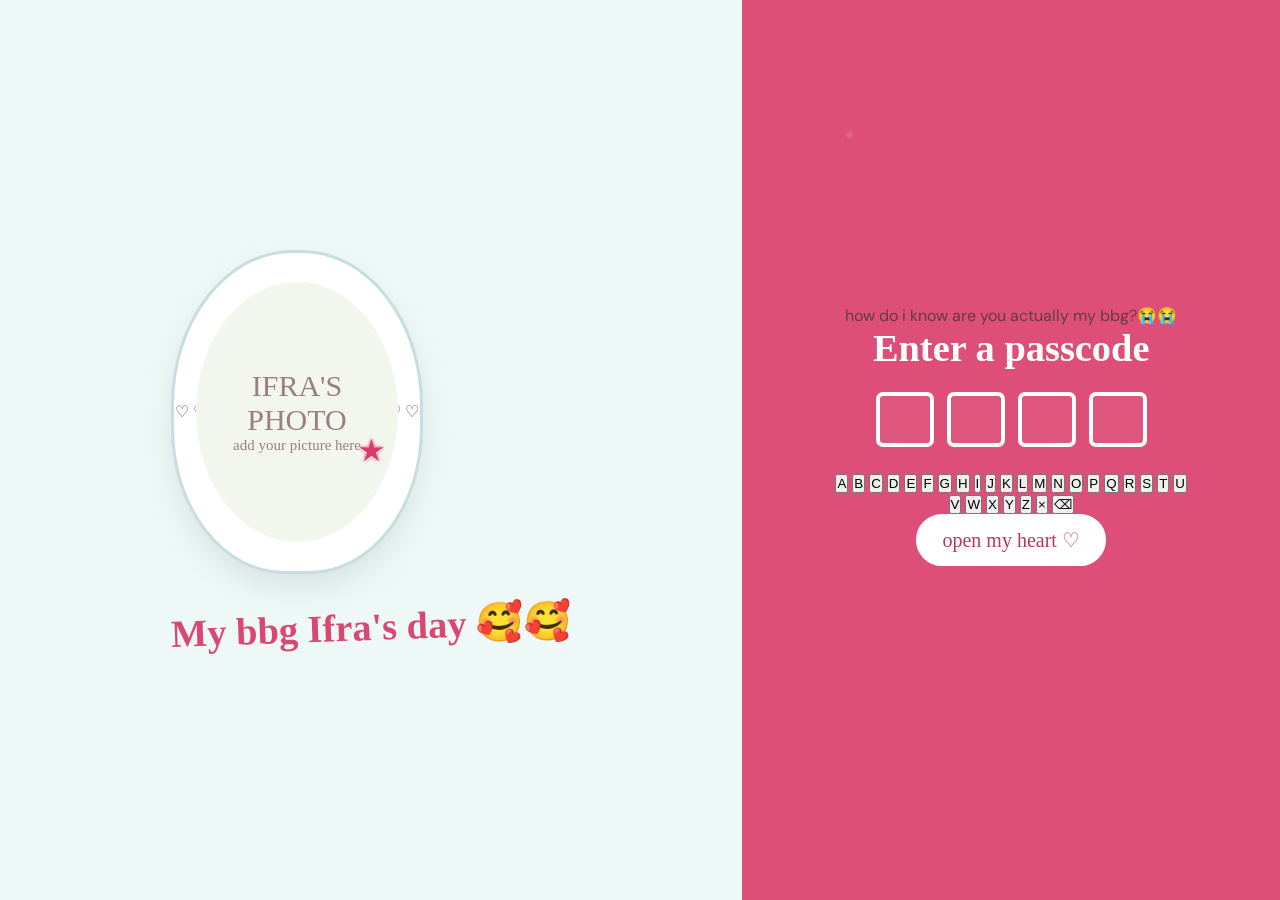
==== commit 357568f1: "Update index.html" ====
--- a/index.html
+++ b/index.html
@@ -24,89 +24,154 @@
 
     <section class="page lock-page active" id="page1">
 
-        <div class="lock-left">
-
-            <div class="star s1">★</div>
-            <div class="star s2">★</div>
-            <div class="star s3">★</div>
-            <div class="star s4">★</div>
-            <div class="star s5">★</div>
-            <div class="star s6">★</div>
+        <section class="page lock-page active" id="page1">
+
+    <!-- LEFT SIDE -->
+
+    <div class="lock-left">
+
+        <!-- STARS AROUND THE PHOTO -->
+
+        <div class="star star-a">★</div>
+        <div class="star star-b">★</div>
+        <div class="star star-c">★</div>
+        <div class="star star-d">★</div>
+        <div class="star star-e">★</div>
+        <div class="star star-f">★</div>
+
+        <div class="photo-area">
 
             <div class="photo-frame">
-                <div class="heart-border">♡ ♡ ♡ ♡ ♡ ♡ ♡</div>
+
+                <!-- TOP HEART ROW -->
+                <div class="heart-row heart-row-top">
+                    <span>♡</span>
+                    <span>♡</span>
+                    <span>♡</span>
+                    <span>♡</span>
+                    <span>♡</span>
+                    <span>♡</span>
+                    <span>♡</span>
+                </div>
+
+                <!-- PHOTO -->
 
                 <img
                     src="images/ifra-main.jpg"
                     alt="Ifra"
-                    onerror="this.style.display='none'; this.nextElementSibling.style.display='flex';"
+                    onerror="this.style.display='none'; document.querySelector('.photo-placeholder').style.display='flex';"
                 >
 
                 <div class="photo-placeholder">
-                    <span>IFRA'S<br>PHOTO</span>
+                    <span>IFRA'S</span>
+                    <span>PHOTO</span>
                     <small>add your picture here</small>
                 </div>
 
-                <div class="heart-border bottom">♡ ♡ ♡ ♡ ♡ ♡ ♡</div>
+                <!-- BOTTOM HEART ROW -->
+                <div class="heart-row heart-row-bottom">
+                    <span>♡</span>
+                    <span>♡</span>
+                    <span>♡</span>
+                    <span>♡</span>
+                    <span>♡</span>
+                    <span>♡</span>
+                    <span>♡</span>
+                </div>
+
             </div>
 
             <h1 class="lock-title">
-                My bbg Ifra's day🥰🥰
+                My bbg Ifra's day
+                <span class="real-emoji">🥰🥰</span>
             </h1>
 
         </div>
 
-
-        <div class="lock-right">
-
-            <div class="lock-content">
-
-                <h2>Enter a passcode</h2>
-
-                <div class="code-boxes">
-                    <div></div>
-                    <div></div>
-                    <div></div>
-                    <div></div>
-                </div>
-
-                <div class="keypad">
-
-                    <!-- Displayed numbers remain like the reference.
-                         Their internal values spell DORA. -->
-
-                    <button data-key="d">1</button>
-                    <button data-key="o">2</button>
-                    <button data-key="r">3</button>
-
-                    <button data-key="a">4</button>
-                    <button data-key="x">5</button>
-                    <button data-key="x">6</button>
-
-                    <button data-key="x">7</button>
-                    <button data-key="x">8</button>
-                    <button data-key="x">9</button>
-
-                    <button data-key="clear">*</button>
-                    <button data-key="x">0</button>
-                    <button data-key="back">#</button>
-
-                </div>
-
-                <p class="hint">
-                    this is the literally the nick I've gave you bbg😭
-                </p>
-
-                <button class="unlock-btn" onclick="checkPassword()">
-                    open my heart ♡
-                </button>
-
-                <p id="wrong-password"></p>
-
-            </div>
-
-        </div>
-
+    </div>
+
+
+    <!-- RIGHT SIDE -->
+
+    <div class="lock-right">
+
+        <div class="lock-content">
+
+            <!-- SMALL TEXT ABOVE PASSCODE -->
+
+            <p class="bbg-question">
+                how do i know are you actually my bbg?😭😭
+            </p>
+
+            <h2>Enter a passcode</h2>
+
+
+            <!-- FOUR PASSCODE BOXES -->
+
+            <div class="code-boxes">
+
+                <div></div>
+                <div></div>
+                <div></div>
+                <div></div>
+
+            </div>
+
+
+            <!-- ALPHABET -->
+
+            <div class="alphabet-keypad">
+
+                <button data-key="a">A</button>
+                <button data-key="b">B</button>
+                <button data-key="c">C</button>
+                <button data-key="d">D</button>
+
+                <button data-key="e">E</button>
+                <button data-key="f">F</button>
+                <button data-key="g">G</button>
+                <button data-key="h">H</button>
+
+                <button data-key="i">I</button>
+                <button data-key="j">J</button>
+                <button data-key="k">K</button>
+                <button data-key="l">L</button>
+
+                <button data-key="m">M</button>
+                <button data-key="n">N</button>
+                <button data-key="o">O</button>
+                <button data-key="p">P</button>
+
+                <button data-key="q">Q</button>
+                <button data-key="r">R</button>
+                <button data-key="s">S</button>
+                <button data-key="t">T</button>
+
+                <button data-key="u">U</button>
+                <button data-key="v">V</button>
+                <button data-key="w">W</button>
+                <button data-key="x">X</button>
+
+                <button data-key="y">Y</button>
+                <button data-key="z">Z</button>
+
+                <button class="special-key" data-key="clear">×</button>
+                <button class="special-key" data-key="back">⌫</button>
+
+            </div>
+
+
+            <button class="unlock-btn" onclick="checkPassword()">
+                open my heart ♡
+            </button>
+
+            <p id="wrong-password"></p>
+
+        </div>
+
+    </div>
+
+</section>
     </section>
 
 
--- a/style.css
+++ b/style.css
@@ -1,1297 +1,1958 @@
 * {
-  box-sizing: border-box;
+    box-sizing: border-box;
+    margin: 0;
+    padding: 0;
+}
+
+:root {
+    --pink: #e85b82;
+    --dark-pink: #b93661;
+    --light-pink: #ffdce7;
+    --cream: #fffdf9;
+    --paper: #fffefa;
+    --green: #dcebd8;
+    --ink: #633c43;
 }
 
 html,
 body {
-  margin: 0;
-  min-height: 100%;
-  font-family: "DM Sans", sans-serif;
-  color: #4a2635;
-  background: #f9eef3;
+    width: 100%;
+    height: 100%;
 }
 
 body {
-  overflow-x: hidden;
-}
-
-.site-noise {
-  position: fixed;
-  inset: 0;
-  pointer-events: none;
-  opacity: .055;
-  background-image: url("data:image/svg+xml,%3Csvg viewBox='0 0 120 120' xmlns='http://www.w3.org/2000/svg'%3E%3Cfilter id='n'%3E%3CfeTurbulence type='fractalNoise' baseFrequency='.8' numOctaves='3' stitchTiles='stitch'/%3E%3C/filter%3E%3Crect width='100%25' height='100%25' filter='url(%23n)' opacity='.3'/%3E%3C/svg%3E");
-  z-index: 20;
+    overflow: hidden;
+    background: #f7dce5;
+    font-family: "DM Sans", sans-serif;
+    color: var(--ink);
+}
+
+
+/* ================================================= */
+/* GENERAL PAGE */
+/* ================================================= */
+
+#app {
+    width: 100vw;
+    height: 100vh;
 }
 
 .page {
-  min-height: 100svh;
-  width: 100%;
-  display: none;
-  position: relative;
-  overflow: hidden;
+    position: absolute;
+    inset: 0;
+    width: 100%;
+    height: 100%;
+    overflow: hidden;
+
+    opacity: 0;
+    visibility: hidden;
+    transform: translateX(35px) scale(.98);
+
+    transition:
+        opacity .55s ease,
+        transform .55s ease,
+        visibility .55s;
 }
 
 .page.active {
-  display: flex;
-}
-
-.eyebrow {
-  text-transform: uppercase;
-  letter-spacing: .16em;
-  font-size: .72rem;
-  font-weight: 700;
-  color: #a94b70;
-  margin: 0 0 10px;
-}
-
-.next-btn {
-  position: absolute;
-  right: 5%;
-  bottom: 5%;
-  border: 0;
-  border-radius: 999px;
-  background: #c94f78;
-  color: white;
-  padding: 13px 22px;
-  font-weight: 700;
-  font-size: .9rem;
-  cursor: pointer;
-  box-shadow: 0 8px 20px #c94f7835;
-  z-index: 5;
-}
-
-.next-btn.dark {
-  background: #4d2738;
-}
+    opacity: 1;
+    visibility: visible;
+    transform: translateX(0) scale(1);
+}
+
+
+/* ================================================= */
+/* PAGE 1 */
+/* ================================================= */
+
+.lock-page {
+    display: flex;
+    background: #f8fcfa;
+}
+
+.lock-left {
+    width: 58%;
+    height: 100%;
+    background: #eef8f7;
+
+    position: relative;
+
+    display: flex;
+    align-items: center;
+    justify-content: center;
+    flex-direction: column;
+}
+
+.lock-right {
+    width: 42%;
+    height: 100%;
+
+    background:
+        radial-gradient(circle at 20% 15%, rgba(255,255,255,.12) 0 3px, transparent 4px),
+        #dd4f78;
+
+    display: flex;
+    justify-content: center;
+    align-items: center;
+}
+
+.lock-content {
+    width: min(360px, 82%);
+    text-align: center;
+}
+
+.lock-content h2 {
+    color: white;
+    font-family: "Patrick Hand", cursive;
+    font-size: clamp(27px, 3vw, 44px);
+    margin-bottom: 22px;
+}
+
+.code-boxes {
+    display: flex;
+    justify-content: center;
+    gap: 13px;
+    margin-bottom: 25px;
+}
+
+.code-boxes div {
+    width: 58px;
+    height: 55px;
+    border: 4px solid white;
+    border-radius: 7px;
+    background: rgba(255,255,255,.04);
+
+    color: white;
+
+    display: flex;
+    align-items: center;
+    justify-content: center;
+
+    font-size: 27px;
+    font-weight: bold;
+}
+
+.keypad {
+    width: 260px;
+    margin: auto;
+
+    display: grid;
+    grid-template-columns: repeat(3, 1fr);
+    gap: 13px;
+}
+
+.keypad button {
+    width: 65px;
+    height: 65px;
+
+    border: 3px solid #dfbdc6;
+    border-radius: 50%;
+
+    background: #fffdf8;
+    color: #6c454b;
+
+    font-family: "Patrick Hand", cursive;
+    font-size: 31px;
+
+    cursor: pointer;
+
+    box-shadow:
+        0 3px 0 #a83d5c,
+        inset 0 1px 2px white;
+
+    transition: .15s;
+}
+
+.keypad button:hover {
+    transform: translateY(-3px);
+}
+
+.keypad button:active {
+    transform: translateY(2px);
+    box-shadow: 0 1px 0 #a83d5c;
+}
+
+.hint {
+    color: white;
+    opacity: .95;
+    font-family: "Patrick Hand", cursive;
+    font-size: 18px;
+    margin: 23px auto 15px;
+    max-width: 300px;
+}
+
+.unlock-btn {
+    border: 2px solid white;
+    background: white;
+    color: var(--dark-pink);
+
+    border-radius: 30px;
+    padding: 12px 24px;
+
+    font-family: "Patrick Hand", cursive;
+    font-size: 20px;
+
+    cursor: pointer;
+
+    transition: .2s;
+}
+
+.unlock-btn:hover {
+    transform: scale(1.04);
+}
+
+#wrong-password {
+    height: 22px;
+    color: white;
+    font-size: 14px;
+    margin-top: 8px;
+}
+
+
+/* PHOTO */
 
 .photo-frame {
-  position: relative;
-  background: #f7f1eb;
-  border: 9px solid #fff;
-  box-shadow: 0 12px 28px #6f405325;
-  overflow: hidden;
+    position: relative;
+
+    width: min(390px, 63%);
+    aspect-ratio: .78;
+
+    background: white;
+
+    border-radius: 48% 48% 45% 45%;
+
+    border: 3px solid #c8dddd;
+
+    box-shadow: 0 15px 30px rgba(70,90,90,.12);
+
+    display: flex;
+    align-items: center;
+    justify-content: center;
+
+    overflow: visible;
 }
 
 .photo-frame img {
-  width: 100%;
-  height: 100%;
-  display: block;
-  object-fit: cover;
+    position: absolute;
+    width: 82%;
+    height: 82%;
+    object-fit: cover;
+
+    border-radius: 50%;
+    z-index: 2;
 }
 
 .photo-placeholder {
-  position: absolute;
-  inset: 0;
-  display: flex;
-  align-items: center;
-  justify-content: center;
-  text-align: center;
-  font-size: .8rem;
-  font-weight: 800;
-  letter-spacing: .12em;
-  color: #c36b8b;
-  background: repeating-linear-gradient(
-    135deg,
-    #fff7f9,
-    #fff7f9 8px,
-    #f9e8ef 8px,
-    #f9e8ef 16px
-  );
-}
-
-.photo-frame img:not([src=""]) {
-  background: #f8eaf0;
-}
-
-.stars span {
-  position: absolute;
-  color: #cc507c;
-  text-shadow: 1px 2px 0 #f5b4c9;
-  font-size: 1.25rem;
-  transform: rotate(var(--r, 0deg));
-}
-
-
-/* =====================================================
-   PASSWORD PAGE
-   ===================================================== */
-
-.lock-page {
-  background: #fbf8f5;
-}
-
-.lock-left {
-  width: 58%;
-  min-height: 100svh;
-  display: flex;
-  align-items: center;
-  justify-content: center;
-  flex-direction: column;
-  position: relative;
-  background: #fbf8f5;
-  padding: 5vh 5vw;
-}
-
-.lock-left h1 {
-  font-family: "Playfair Display", serif;
-  font-size: clamp(1.5rem, 3vw, 2.5rem);
-  margin: 25px 0 5px;
-  color: #b8446e;
-}
-
-.tiny-note {
-  font-size: .8rem;
-  color: #9e7786;
-}
-
-.oval-frame {
-  width: min(55%, 360px);
-  aspect-ratio: 4 / 5;
-  border-radius: 50%;
-  border-color: #fff;
-}
-
-.oval-frame:after {
-  content: "";
-  position: absolute;
-  inset: -22px;
-  border: 7px dotted #c9517b;
-  border-radius: 50%;
-  pointer-events: none;
-}
-
-.stars-top {
-  position: absolute;
-  inset: 0;
-  pointer-events: none;
-}
-
-.stars-top span:nth-child(1) {
-  top: 14%;
-  left: 19%;
-}
-
-.stars-top span:nth-child(2) {
-  top: 25%;
-  left: 8%;
-}
-
-.stars-top span:nth-child(3) {
-  top: 38%;
-  left: 3%;
-}
-
-.stars-top span:nth-child(4) {
-  top: 12%;
-  right: 20%;
-}
-
-.stars-top span:nth-child(5) {
-  top: 29%;
-  right: 8%;
-}
-
-.stars-top span:nth-child(6) {
-  top: 48%;
-  right: 13%;
-}
-
-.stars-top span:nth-child(7) {
-  top: 67%;
-  left: 11%;
-}
-
-.stars-top span:nth-child(8) {
-  top: 62%;
-  right: 3%;
-}
-
-.lock-right {
-  width: 42%;
-  background: #d74f79;
-  display: flex;
-  align-items: center;
-  justify-content: center;
-  color: #fff;
-}
-
-.lock-inner {
-  text-align: center;
-  width: min(88%, 390px);
-  padding: 30px;
-}
-
-.lock-inner .eyebrow {
-  color: #ffe5ed;
-}
-
-.lock-inner h2 {
-  font-family: "Playfair Display", serif;
-  font-size: 2rem;
-  margin: 5px 0 18px;
-}
-
-.code-display {
-  display: flex;
-  gap: 10px;
-  justify-content: center;
-  margin: 0 auto 13px;
-}
-
-.code-display span {
-  width: 48px;
-  height: 48px;
-  border: 2px solid #fff;
-  border-radius: 10px;
-  background: #ef7898;
-  display: grid;
-  place-items: center;
-  font-size: 1.5rem;
-  font-weight: 700;
-}
-
-.hint {
-  font-size: .75rem;
-  line-height: 1.45;
-  opacity: .92;
-  min-height: 35px;
-  margin: 0 auto 22px;
-}
-
-.keypad {
-  display: grid;
-  grid-template-columns: repeat(3, 58px);
-  gap: 11px;
-  justify-content: center;
-}
-
-.keypad button {
-  width: 58px;
-  height: 58px;
-  border-radius: 50%;
-  border: 2px solid #fff;
-  background: #fff1f4;
-  color: #bd466d;
-  font-size: 1rem;
-  font-weight: 800;
-  cursor: pointer;
-  box-shadow: 0 3px 0 #b53f65;
-}
-
-.enter-btn {
-  margin-top: 22px;
-  padding: 12px 20px;
-  border: 1px solid #fff;
-  background: #fff;
-  color: #c3436d;
-  border-radius: 999px;
-  font-weight: 800;
-  cursor: pointer;
-}
-
-.error {
-  height: 18px;
-  font-size: .75rem;
-  margin: 10px 0 0;
-  color: #fff1a9;
-}
-
-
-/* =====================================================
-   BIRTHDAY PAGE
-   ===================================================== */
-
-.birthday-page {
-  align-items: center;
-  justify-content: center;
-  background: #fbf5f7;
-}
-
-.stripe-bg {
-  position: absolute;
-  inset: 0;
-  background: repeating-linear-gradient(
-    90deg,
-    #f8edf2 0,
-    #f8edf2 35px,
-    #fff 35px,
-    #fff 66px
-  );
-  opacity: .95;
-}
-
-.birthday-page:after {
-  content: "";
-  position: absolute;
-  inset: 13px;
-  border: 4px solid #efc0d0;
-  border-radius: 16px;
-  pointer-events: none;
-}
-
-.scrap-stars {
-  position: absolute;
-  top: 9%;
-  left: 10%;
-  right: 10%;
-  font-size: 1.5rem;
-  color: #b85a80;
-  letter-spacing: 1rem;
-  opacity: .7;
-}
-
-.cutout-title {
-  position: absolute;
-  top: 13%;
-  display: flex;
-  gap: 2px;
-  z-index: 2;
-  transform: rotate(-1deg);
-}
-
-.cutout-title span {
-  font-family: "Playfair Display", serif;
-  font-size: clamp(2.5rem, 8vw, 5rem);
-  font-weight: 800;
-  padding: 0 7px;
-  background: #f5e5a7;
-  box-shadow: 2px 3px 0 #b58a91;
-  color: #57444b;
-}
-
-.cutout-title span:nth-child(2) {
-  background: #d6e8db;
-}
-
-.cutout-title span:nth-child(3) {
-  background: #d9d0e4;
-}
-
-.cutout-title span:nth-child(4) {
-  background: #f4d6e1;
-}
-
-.cutout-title span:nth-child(5) {
-  background: #ead57f;
+    position: absolute;
+    z-index: 1;
+
+    width: 82%;
+    height: 82%;
+
+    border-radius: 50%;
+
+    background: #f2f6ed;
+
+    display: none;
+    align-items: center;
+    justify-content: center;
+    flex-direction: column;
+
+    text-align: center;
+    color: #9b7d84;
+
+    font-family: "Patrick Hand", cursive;
+}
+
+.photo-placeholder span {
+    font-size: 30px;
+}
+
+.photo-placeholder small {
+    font-size: 15px;
+}
+
+.heart-border {
+    position: absolute;
+    z-index: 4;
+
+    top: -19px;
+    left: 50%;
+
+    transform: translateX(-50%);
+
+    width: 105%;
+    white-space: nowrap;
+
+    color: #e55c78;
+    letter-spacing: 3px;
+    font-size: 20px;
+}
+
+.heart-border.bottom {
+    top: auto;
+    bottom: -17px;
+}
+
+.lock-title {
+    margin-top: 30px;
+
+    font-family: "Pacifico", cursive;
+    font-size: clamp(27px, 3vw, 43px);
+
+    color: #d84972;
+
+    transform: rotate(-2deg);
+}
+
+
+/* STARS */
+
+.star {
+    position: absolute;
+    color: #d83d6a;
+    font-size: 30px;
+
+    text-shadow:
+        0 1px 0 white,
+        0 0 3px #f1a7ba;
+
+    z-index: 5;
+}
+
+.s1 { top: 13%; left: 14%; }
+.s2 { top: 8%; left: 43%; }
+.s3 { top: 25%; left: 66%; }
+.s4 { top: 51%; left: 12%; }
+.s5 { top: 66%; left: 69%; }
+.s6 { top: 72%; left: 22%; }
+
+
+/* ================================================= */
+/* SCRAPBOOK PAGES */
+/* ================================================= */
+
+.scrapbook-page {
+    background:
+        repeating-linear-gradient(
+            90deg,
+            #f9e8ee 0px,
+            #f9e8ee 20px,
+            #fff9f5 20px,
+            #fff9f5 40px,
+            #e7f0df 40px,
+            #e7f0df 60px,
+            #fff9f5 60px,
+            #fff9f5 80px
+        );
+
+    display: flex;
+    align-items: center;
+    justify-content: center;
+}
+
+
+/* ================================================= */
+/* HAPPY */
+/* ================================================= */
+
+.happy-title {
+    position: absolute;
+    top: 9%;
+
+    display: flex;
+    gap: 3px;
+
+    transform: rotate(-3deg);
+
+    z-index: 4;
+}
+
+.happy-title span {
+    font-family: "Playfair Display", serif;
+    font-weight: 700;
+    font-size: clamp(65px, 10vw, 140px);
+
+    color: #df5475;
+
+    text-shadow:
+        3px 4px 0 white,
+        5px 6px 0 #a83b5b;
+
+    display: block;
+}
+
+.happy-title span:nth-child(1) { transform: rotate(-8deg); }
+.happy-title span:nth-child(2) { transform: rotate(4deg) translateY(9px); }
+.happy-title span:nth-child(3) { transform: rotate(-5deg); }
+.happy-title span:nth-child(4) { transform: rotate(8deg) translateY(10px); }
+.happy-title span:nth-child(5) { transform: rotate(-3deg); }
+
+
+.birthday-collage {
+    position: absolute;
+
+    width: 45%;
+    height: 57%;
+
+    left: 8%;
+    top: 27%;
 }
 
 .birthday-photo {
-  position: absolute;
-  width: min(25vw, 260px);
-  height: min(25vw, 260px);
-  left: 11%;
-  bottom: 15%;
-  border-width: 7px;
-  transform: rotate(-4deg);
-  z-index: 2;
-}
-
-.party-pup {
-  position: absolute;
-  left: 7%;
-  bottom: 6%;
-  font-size: 4rem;
-  z-index: 3;
-  transform: rotate(-6deg);
-  text-align: center;
-}
-
-.party-pup small {
-  font-family: "Pacifico", cursive;
-  font-size: 1rem;
-  color: #b24c73;
-}
-
-.page-copy {
-  z-index: 2;
-  text-align: left;
-  width: 42%;
-  margin-left: 28%;
-  margin-top: 5%;
-  padding: 25px;
-}
-
-.page-copy h2 {
-  font-family: "Playfair Display", serif;
-  font-size: clamp(2.2rem, 5vw, 4rem);
-  line-height: .98;
-  margin: 5px 0 15px;
-  color: #bd476f;
-}
-
-.page-copy h2 em {
-  font-family: "Pacifico", cursive;
-  font-style: normal;
-  font-weight: 400;
-}
-
-.page-copy p:not(.eyebrow) {
-  max-width: 420px;
-  color: #785765;
-}
-
-
-/* =====================================================
-   AWARD
-   ===================================================== */
-
-.award-page {
-  align-items: center;
-  justify-content: center;
-  background: #f6eef1;
-}
-
-.award-page:before {
-  content: "";
-  position: absolute;
-  inset: 0;
-  background: repeating-linear-gradient(
-    90deg,
-    #fff8fa 0 28px,
-    #f8e7ee 28px 56px
-  );
-}
-
-.award-card {
-  position: relative;
-  width: min(82vw, 850px);
-  padding: 17px;
-  background: #e9a2ba;
-  box-shadow: 0 16px 35px #703f5033;
-  z-index: 2;
-}
-
-.award-border {
-  background: #fbfaf6;
-  border: 4px solid #e7c0cf;
-  outline: 2px solid #f6e7ed;
-  outline-offset: -12px;
-  min-height: 62vh;
-  padding: 55px 8%;
-  display: flex;
-  flex-direction: column;
-  align-items: center;
-  justify-content: center;
-  text-align: center;
-}
-
-.certificate-small,
-.presented {
-  font-family: "Playfair Display", serif;
-  margin: 0;
-  color: #75505f;
-}
-
-.award-border h2 {
-  font-family: "Playfair Display", serif;
-  font-size: clamp(2rem, 5vw, 4rem);
-  line-height: 1.02;
-  color: #7d2f4e;
-  margin: 10px 0;
-}
-
-.script-name {
-  font-family: "Pacifico", cursive;
-  font-size: clamp(2.2rem, 6vw, 4.5rem);
-  color: #a94469;
-  margin: 8px 0;
-}
-
-.rule {
-  height: 1px;
-  background: #bda1aa;
-  width: 70%;
-  margin: 8px 0 18px;
+    position: absolute;
+
+    width: 70%;
+    height: 82%;
+
+    left: 8%;
+    top: 8%;
+
+    background: white;
+
+    padding: 12px;
+
+    transform: rotate(-5deg);
+
+    box-shadow: 5px 8px 18px rgba(80,50,60,.2);
+}
+
+.birthday-photo img {
+    width: 100%;
+    height: 100%;
+    object-fit: cover;
+}
+
+.photo-add {
+    position: absolute;
+    inset: 0;
+
+    display: flex;
+    justify-content: center;
+    align-items: center;
+
+    font-family: "Patrick Hand", cursive;
+    color: #b08a91;
+    font-size: 22px;
+    pointer-events: none;
+}
+
+.cake-sticker {
+    position: absolute;
+    right: 0;
+    bottom: 4%;
+
+    font-size: clamp(65px, 9vw, 130px);
+
+    transform: rotate(10deg);
+}
+
+.bow-sticker {
+    position: absolute;
+    left: 0;
+    bottom: 0;
+
+    font-size: 80px;
+    transform: rotate(-12deg);
+}
+
+.birthday-text {
+    position: absolute;
+
+    right: 9%;
+    top: 40%;
+
+    width: 36%;
+
+    color: #74434e;
+}
+
+.birthday-text h2 {
+    font-family: "Pacifico", cursive;
+    font-size: clamp(28px, 4vw, 52px);
+    color: #d44870;
+
+    margin-bottom: 20px;
+}
+
+.birthday-text p {
+    font-family: "Patrick Hand", cursive;
+    font-size: 23px;
+    line-height: 1.5;
+    margin-bottom: 14px;
+}
+
+.butterfly {
+    position: absolute;
+    font-size: 38px;
+}
+
+.butterfly1 {
+    left: 8%;
+    top: 12%;
+}
+
+.butterfly2 {
+    right: 12%;
+    top: 18%;
+}
+
+.tiny-flower {
+    position: absolute;
+    font-size: 30px;
+    color: #e17892;
+}
+
+.flower1 {
+    left: 48%;
+    bottom: 13%;
+}
+
+.flower2 {
+    right: 8%;
+    bottom: 9%;
+}
+
+
+/* ================================================= */
+/* AWARD */
+/* ================================================= */
+
+.award-paper {
+    position: relative;
+
+    width: min(760px, 75%);
+    min-height: 72%;
+
+    background:
+        linear-gradient(#fffefa, #fffaf7);
+
+    border: 2px solid #d6bdc2;
+
+    padding: 55px;
+
+    text-align: center;
+
+    box-shadow:
+        12px 14px 0 rgba(192,102,125,.18),
+        0 15px 35px rgba(80,50,60,.18);
+
+    transform: rotate(-1deg);
+}
+
+.award-paper:before,
+.award-paper:after {
+    content: "✿";
+    position: absolute;
+    color: #e36c88;
+    font-size: 50px;
+}
+
+.award-paper:before {
+    left: 22px;
+    top: 20px;
+}
+
+.award-paper:after {
+    right: 22px;
+    bottom: 15px;
+}
+
+.award-ribbon {
+    width: 70px;
+    height: 70px;
+
+    margin: auto auto 15px;
+
+    border-radius: 50%;
+
+    background: #e55c7e;
+
+    color: white;
+
+    font-size: 43px;
+
+    display: flex;
+    align-items: center;
+    justify-content: center;
+}
+
+.award-small {
+    letter-spacing: 5px;
+    color: #a8838a;
+    font-size: 14px;
+}
+
+.award-paper h1 {
+    font-family: "Pacifico", cursive;
+    color: #d74e73;
+    font-size: 50px;
+    margin: 6px;
+}
+
+.award-line {
+    width: 60%;
+    height: 1px;
+    background: #d8bbc2;
+    margin: 12px auto 20px;
+}
+
+.award-paper h2 {
+    font-family: "Playfair Display", serif;
+    font-size: clamp(30px, 4vw, 48px);
+    color: #7c4b55;
+    line-height: 1.15;
 }
 
 .award-description {
-  max-width: 600px;
-  line-height: 1.6;
-  color: #765764;
-  outline: 0;
-}
-
-.medal {
-  margin-top: 12px;
-  width: 66px;
-  height: 66px;
-  border-radius: 50%;
-  display: grid;
-  place-items: center;
-  background: #d7a33c;
-  color: #fff;
-  border: 7px double #a86e1f;
-  font-size: 1.5rem;
-  position: relative;
-}
-
-.medal span {
-  position: absolute;
-  font-size: .8rem;
-  bottom: -30px;
-  color: #c65b79;
-}
-
-.award-doodle {
-  position: absolute;
-  bottom: 5%;
-  left: 6%;
-  font-size: 3rem;
-  z-index: 3;
-  transform: rotate(-6deg);
-  color: #6e5660;
-}
-
-.award-doodle small {
-  font-size: .8rem;
-  font-family: "Pacifico", cursive;
-}
-
-
-/* =====================================================
-   CUTE OBJECTS
-   ===================================================== */
+    margin: 25px auto;
+    max-width: 570px;
+
+    font-family: "Patrick Hand", cursive;
+    font-size: 21px;
+    line-height: 1.5;
+
+    min-height: 100px;
+    outline: none;
+
+    border-bottom: 1px dashed #d8b8c0;
+}
+
+.award-signature {
+    font-family: "Pacifico", cursive;
+    color: #d95b7a;
+    font-size: 20px;
+}
+
+.scrap-decoration {
+    position: absolute;
+    font-size: 55px;
+}
+
+.deco1 { top: 10%; left: 12%; color: #dd5a7d; }
+.deco2 { bottom: 13%; left: 16%; color: #e6ad5d; }
+.deco3 { top: 17%; right: 12%; color: #d94b72; }
+
+
+/* ================================================= */
+/* ITEMS PAGE */
+/* ================================================= */
 
 .items-page {
-  align-items: center;
-  justify-content: center;
-  flex-direction: column;
-  background: #fbf1f5;
-}
-
-.items-page h2 {
-  z-index: 2;
-  font-family: "Playfair Display", serif;
-  font-size: clamp(2rem, 5vw, 3.7rem);
-  color: #b13e67;
-  margin-top: -15%;
-  transform: rotate(-3deg);
-}
-
-.item-stage {
-  z-index: 2;
-  position: relative;
-  width: min(75vw, 650px);
-  height: 45vh;
-}
-
-.gift-item {
-  position: absolute;
-  border: 0;
-  cursor: pointer;
-}
-
-.heart-box {
-  left: 25%;
-  top: 20%;
-  width: 260px;
-  height: 210px;
-  border-radius: 50% 50% 45% 45%;
-  background: #efa0b9;
-  color: #ce4f79;
-  font-size: 8rem;
-  box-shadow:
-    inset 0 0 0 10px #f8cad8,
-    0 12px 30px #8d4e6330;
-  transform: rotate(-6deg);
-}
-
-.ribbon {
-  position: absolute;
-  left: 42%;
-  top: 0;
-  width: 32px;
-  height: 100%;
-  background: #d9557d;
+    position: absolute;
+    inset: 0;
+
+    display: flex;
+    align-items: center;
+    justify-content: center;
+
+    background: #f7e9e7;
+}
+
+.stripe-background {
+    position: absolute;
+    inset: 0;
+
+    background:
+        repeating-linear-gradient(
+            90deg,
+            #f9e8ee 0,
+            #f9e8ee 27px,
+            #fffef8 27px,
+            #fffef8 54px,
+            #e8f0df 54px,
+            #e8f0df 81px
+        );
+
+    opacity: .95;
+}
+
+.curved-heading {
+    position: absolute;
+    z-index: 4;
+
+    top: 9%;
+
+    color: #c84d6d;
+
+    font-family: "Playfair Display", serif;
+    font-size: clamp(35px, 5vw, 72px);
+
+    transform: rotate(-5deg);
+
+    text-shadow:
+        3px 3px 0 white,
+        5px 5px 0 #d88a9f;
+}
+
+
+/* GIFT */
+
+.gift-object {
+    position: absolute;
+    z-index: 5;
+
+    border: none;
+    background: none;
+
+    cursor: pointer;
+
+    left: 34%;
+    top: 37%;
+}
+
+.gift-heart {
+    position: relative;
+
+    width: 270px;
+    height: 240px;
+
+    background: #f2a4ba;
+
+    transform: rotate(-45deg);
+
+    border-radius: 30px;
+
+    box-shadow:
+        inset -12px -10px 0 rgba(190,57,91,.15),
+        10px 15px 20px rgba(100,50,70,.15);
+}
+
+.gift-heart:before,
+.gift-heart:after {
+    content: "";
+    position: absolute;
+
+    width: 270px;
+    height: 240px;
+
+    background: #f2a4ba;
+
+    border-radius: 50%;
+}
+
+.gift-heart:before {
+    top: -135px;
+    left: 0;
+}
+
+.gift-heart:after {
+    left: 135px;
+    top: 0;
+}
+
+.ribbon-horizontal {
+    position: absolute;
+    z-index: 5;
+
+    left: -15px;
+    top: 105px;
+
+    width: 300px;
+    height: 45px;
+
+    background: #d94f72;
+}
+
+.ribbon-vertical {
+    position: absolute;
+    z-index: 6;
+
+    left: 105px;
+    top: -20px;
+
+    width: 45px;
+    height: 285px;
+
+    background: #d94f72;
 }
 
 .bow {
-  position: absolute;
-  top: -45px;
-  left: 35%;
-  font-size: 4rem;
-}
-
-.camera-box {
-  right: 5%;
-  bottom: 0;
-  background: #f9f8f2;
-  border: 3px solid #bdaab1;
-  border-radius: 22px;
-  padding: 22px;
-  font-size: 2rem;
-  transform: rotate(8deg);
-  color: #5c4d55;
-}
-
-.camera-box small {
-  font-size: .7rem;
-}
-
-.item-sticker {
-  position: absolute;
-  right: 0;
-  top: 5%;
-  border: 0;
-  background: none;
-  font-size: 3rem;
-  color: #d65b80;
-  transform: rotate(15deg);
-}
-
-.item-arrow {
-  position: absolute;
-  right: 2%;
-  top: 45%;
-  border: 0;
-  background: none;
-  font-size: 4rem;
-  color: #a73e61;
-  cursor: pointer;
+    position: absolute;
+    z-index: 10;
+
+    left: 68px;
+    top: 72px;
+
+    transform: rotate(45deg);
+}
+
+.bow span {
+    display: block;
+
+    position: absolute;
+
+    width: 70px;
+    height: 45px;
+
+    background: #ed6e8d;
+
+    border-radius: 60% 20% 60% 20%;
+}
+
+.bow span:first-child {
+    transform: translate(-54px, -8px) rotate(25deg);
+}
+
+.bow span:last-child {
+    transform: translate(15px, -8px) rotate(-25deg);
+}
+
+
+/* CAMERA */
+
+.camera-object {
+    position: absolute;
+
+    right: 19%;
+    top: 45%;
+
+    background: none;
+    border: none;
+
+    cursor: pointer;
+
+    transform: rotate(8deg);
+
+    z-index: 6;
+}
+
+.camera-body {
+    position: relative;
+
+    width: 210px;
+    height: 145px;
+
+    background: #fffefa;
+
+    border: 5px solid #8b8584;
+    border-radius: 25px;
+
+    box-shadow: 7px 9px 0 rgba(110,80,85,.18);
+}
+
+.camera-top {
+    position: absolute;
+
+    top: -27px;
+    left: 35px;
+
+    width: 80px;
+    height: 35px;
+
+    background: #fffefa;
+
+    border: 5px solid #8b8584;
+    border-bottom: none;
+
+    border-radius: 15px 15px 0 0;
+}
+
+.camera-lens {
+    position: absolute;
+
+    width: 80px;
+    height: 80px;
+
+    left: 62px;
+    top: 32px;
+
+    border-radius: 50%;
+
+    background: #eaa2b5;
+    border: 7px solid #7d7474;
+
+    display: flex;
+    align-items: center;
+    justify-content: center;
+}
+
+.camera-lens div {
+    width: 38px;
+    height: 38px;
+
+    border-radius: 50%;
+
+    background: #665c61;
+    border: 6px solid #efc1cd;
+}
+
+.camera-flash {
+    position: absolute;
+
+    top: 23px;
+    right: 22px;
+
+    width: 27px;
+    height: 18px;
+
+    background: #e8c1cb;
+
+    border-radius: 5px;
+}
+
+.camera-button {
+    position: absolute;
+
+    top: 22px;
+    left: 22px;
+
+    width: 16px;
+    height: 16px;
+
+    background: #e56888;
+
+    border-radius: 50%;
+}
+
+.camera-strap {
+    position: absolute;
+
+    width: 275px;
+    height: 90px;
+
+    border: 5px solid #bca1a6;
+    border-top: none;
+
+    border-radius: 0 0 80px 80px;
+
+    left: -33px;
+    top: 40px;
+
+    z-index: -1;
 }
 
 .cute-sign {
-  position: absolute;
-  left: 8%;
-  bottom: 8%;
-  z-index: 3;
-  border: 3px solid #879c91;
-  border-radius: 5px;
-  padding: 6px 12px;
-  transform: rotate(-5deg);
-  background: #fffef9;
-  color: #71887b;
-}
-
-
-/* =====================================================
-   GOOGLE SEARCH
-   ===================================================== */
+    position: absolute;
+
+    bottom: 8%;
+    left: 9%;
+
+    width: 150px;
+    height: 80px;
+
+    background: #fffefa;
+
+    border: 4px solid #8d8b81;
+
+    transform: rotate(-7deg);
+
+    display: flex;
+    align-items: center;
+    justify-content: center;
+
+    font-family: "Patrick Hand", cursive;
+    font-size: 35px;
+
+    color: #7e7770;
+
+    clip-path: polygon(
+        0 15%,
+        72% 15%,
+        100% 50%,
+        72% 85%,
+        0 85%
+    );
+}
+
+.cute-sign b {
+    font-size: 20px;
+    color: #df5d7d;
+    margin-left: 5px;
+}
+
+.cartoon-sticker {
+    position: absolute;
+    right: 7%;
+    bottom: 8%;
+    font-size: 70px;
+}
+
+
+/* ================================================= */
+/* POPUPS */
+/* ================================================= */
+
+.popup {
+    position: fixed;
+    inset: 0;
+
+    z-index: 100;
+
+    background: rgba(80,40,55,.45);
+    backdrop-filter: blur(5px);
+
+    display: none;
+    align-items: center;
+    justify-content: center;
+}
+
+.popup.show {
+    display: flex;
+}
+
+.popup-paper,
+.camera-popup-paper {
+    position: relative;
+
+    width: min(600px, 85%);
+    padding: 45px;
+
+    background: #fffdf8;
+
+    border: 2px solid #d4b8bd;
+
+    box-shadow: 12px 15px 0 rgba(200,90,120,.25);
+
+    transform: rotate(-2deg);
+
+    text-align: center;
+}
+
+.popup-paper h2,
+.camera-popup-paper h2 {
+    font-family: "Pacifico", cursive;
+    color: #d94f73;
+    margin-bottom: 20px;
+}
+
+.popup-paper p {
+    font-family: "Patrick Hand", cursive;
+    font-size: 22px;
+    line-height: 1.5;
+    outline: none;
+}
+
+.popup-heart {
+    color: #df5c7c;
+    font-size: 70px;
+}
+
+.close-popup {
+    position: absolute;
+
+    top: 12px;
+    right: 15px;
+
+    background: none;
+    border: none;
+
+    font-size: 30px;
+    color: #a46d78;
+
+    cursor: pointer;
+}
+
+.mini-gallery {
+    display: grid;
+    grid-template-columns: repeat(3,1fr);
+    gap: 10px;
+}
+
+.mini-gallery img {
+    width: 100%;
+    aspect-ratio: 1;
+    object-fit: cover;
+    border: 7px solid white;
+    box-shadow: 0 4px 10px #0002;
+}
+
+
+/* ================================================= */
+/* GOOGLE PAGE */
+/* ================================================= */
 
 .search-page {
-  align-items: center;
-  justify-content: center;
-  background: #f6edf2;
-  padding: 30px;
+    background: #f6f5f2;
+
+    display: flex;
+    justify-content: center;
+    align-items: center;
 }
 
 .browser-window {
-  width: min(94vw, 980px);
-  height: min(82vh, 760px);
-  background: #fff;
-  box-shadow: 0 20px 45px #51333e30;
-  border-radius: 15px;
-  overflow: hidden;
-  border: 1px solid #d8c6cd;
-  z-index: 2;
-}
-
-.browser-bar {
-  height: 46px;
-  background: #eee9eb;
-  display: flex;
-  align-items: center;
-  gap: 14px;
-  padding: 0 16px;
-  color: #665962;
-}
-
-.address {
-  flex: 1;
-  background: #fff;
-  border-radius: 20px;
-  padding: 7px 16px;
-  font-size: .8rem;
-}
-
-.google-content {
-  padding: 30px 8%;
-  overflow: auto;
-  height: calc(100% - 46px);
+    width: 91%;
+    height: 84%;
+
+    background: white;
+
+    border-radius: 7px;
+
+    box-shadow:
+        0 20px 50px rgba(60,40,40,.22);
+
+    overflow: hidden;
+}
+
+.browser-top {
+    height: 50px;
+
+    background: #e5e0d7;
+
+    display: grid;
+    grid-template-columns: 120px 1fr 60px;
+
+    align-items: center;
+
+    padding: 0 18px;
+
+    color: #655f5b;
+}
+
+.browser-dots {
+    letter-spacing: 4px;
+    font-size: 10px;
+}
+
+.browser-address {
+    text-align: center;
+
+    background: #f4f2ef;
+
+    border-radius: 20px;
+
+    padding: 8px;
+
+    font-size: 13px;
+}
+
+.google-area {
+    width: 80%;
+    margin: auto;
+
+    padding-top: 6%;
 }
 
 .google-logo {
-  font-size: 3rem;
-  font-weight: 700;
-  letter-spacing: -5px;
-  width: max-content;
-  margin: auto;
-}
-
-.google-logo span:nth-child(1) {
-  color: #4285f4;
-}
-
-.google-logo span:nth-child(2) {
-  color: #db4437;
-}
-
-.google-logo span:nth-child(3) {
-  color: #f4b400;
-}
-
-.google-logo span:nth-child(4) {
-  color: #4285f4;
-}
-
-.google-logo span:nth-child(5) {
-  color: #0f9d58;
-}
-
-.search-box {
-  margin: 20px auto;
-  width: min(650px, 90%);
-  border: 1px solid #ddd;
-  border-radius: 28px;
-  padding: 14px 20px;
-  box-shadow: 0 2px 8px #00000012;
-  color: #555;
-}
-
-.search-box b {
-  float: right;
-}
-
-.results-line {
-  font-size: .7rem;
-  color: #888;
-}
-
-.result {
-  max-width: 650px;
-  margin: 20px auto;
-}
-
-.result-title {
-  font-size: 1.2rem;
-  color: #8f3e62;
-}
-
-.result-url {
-  font-size: .72rem;
-  color: #42835b;
-}
-
-.result p {
-  font-size: .9rem;
-}
-
-.photo-grid {
-  display: grid;
-  grid-template-columns: repeat(4, 1fr);
-  gap: 10px;
-  max-width: 700px;
-  margin: 20px auto;
-}
-
-.gallery-photo {
-  aspect-ratio: 1;
-  border: 6px solid #fff;
-  box-shadow: 0 5px 14px #5d3c4b22;
-  position: relative;
-  overflow: hidden;
-  background: #f9e7ee;
-}
-
-.gallery-photo img {
-  width: 100%;
-  height: 100%;
-  object-fit: cover;
-}
-
-.gallery-photo span {
-  position: absolute;
-  inset: auto 4px 4px;
-  background: #fffdfccc;
-  font-size: .6rem;
-  text-align: center;
-  padding: 4px;
-  color: #8e5368;
-}
-
-
-/* =====================================================
-   LETTER
-   ===================================================== */
+    text-align: center;
+
+    font-family: Arial, sans-serif;
+    font-weight: 600;
+
+    font-size: clamp(45px, 7vw, 90px);
+
+    margin-bottom: 25px;
+}
+
+.google-logo span:nth-child(1) { color: #4285f4; }
+.google-logo span:nth-child(2) { color: #ea4335; }
+.google-logo span:nth-child(3) { color: #fbbc05; }
+.google-logo span:nth-child(4) { color: #4285f4; }
+.google-logo span:nth-child(5) { color: #34a853; }
+.google-logo span:nth-child(6) { color: #ea4335; }
+
+.search-bar {
+    width: min(680px, 90%);
+
+    margin: auto;
+
+    border: 1px solid #d7d7d7;
+    border-radius: 30px;
+
+    padding: 15px 23px;
+
+    color: #5c5654;
+
+    font-size: 17px;
+
+    box-shadow: 0 2px 5px rgba(0,0,0,.08);
+}
+
+.search-bar span {
+    float: right;
+    font-size: 25px;
+}
+
+.photo-results {
+    margin-top: 40px;
+
+    display: grid;
+    grid-template-columns: repeat(4, 1fr);
+
+    gap: 15px;
+}
+
+.google-photo {
+    aspect-ratio: 1;
+
+    overflow: hidden;
+
+    background: #f1eeee;
+
+    border-radius: 5px;
+}
+
+.google-photo img {
+    width: 100%;
+    height: 100%;
+
+    object-fit: cover;
+
+    transition: .3s;
+}
+
+.google-photo:hover img {
+    transform: scale(1.07);
+}
+
+
+/* ================================================= */
+/* LETTER */
+/* ================================================= */
 
 .letter-page {
-  align-items: center;
-  justify-content: center;
-  background: #f0e0e7;
-  padding: 50px 20px;
-}
-
-.paper {
-  position: relative;
-  width: min(88vw, 800px);
-  min-height: 72vh;
-  background: #fffdf7;
-  padding: 70px 9%;
-  box-shadow: 0 18px 40px #583b482b;
-  transform: rotate(-1deg);
-  border: 1px solid #eadbd7;
-  z-index: 2;
-}
-
-.paper:before {
-  content: "";
-  position: absolute;
-  inset: 16px;
-  border: 2px dashed #e9b6c8;
-  pointer-events: none;
-}
-
-.tape {
-  position: absolute;
-  width: 130px;
-  height: 30px;
-  background: #f0cfb9;
-  opacity: .8;
-  top: -12px;
-}
-
-.tape-one {
-  left: 12%;
-  transform: rotate(-6deg);
-}
-
-.tape-two {
-  right: 12%;
-  transform: rotate(5deg);
-}
-
-.letter-kicker {
-  font-family: "Pacifico", cursive;
-  color: #c04c72;
-  font-size: 1.1rem;
-}
-
-.paper h2 {
-  font-family: "Playfair Display", serif;
-  font-size: 3rem;
-  color: #71384d;
-  margin: 5px 0 25px;
+    background: #faf8f4;
+
+    display: flex;
+    align-items: center;
+    justify-content: center;
+}
+
+.record-decoration {
+    position: absolute;
+    left: -100px;
+    top: 25%;
+}
+
+.record {
+    width: 480px;
+    height: 480px;
+
+    border-radius: 50%;
+
+    background:
+        repeating-radial-gradient(
+            circle,
+            #302b2b 0 3px,
+            #252222 5px 7px
+        );
+
+    box-shadow: 0 20px 35px #0003;
+}
+
+.record:after {
+    content: "";
+
+    position: absolute;
+
+    width: 180px;
+    height: 180px;
+
+    background: #ef5c2f;
+
+    border-radius: 50%;
+
+    left: 150px;
+    top: 150px;
+
+    border: 8px solid #fff;
+}
+
+.letter-book {
+    position: relative;
+
+    width: 78%;
+    height: 75%;
+
+    background:
+        repeating-linear-gradient(
+            to bottom,
+            #fff 0,
+            #fff 35px,
+            #d9e1e1 36px
+        );
+
+    box-shadow:
+        8px 15px 35px #0002;
+
+    display: flex;
+}
+
+.spiral {
+    width: 55px;
+
+    display: flex;
+    flex-direction: column;
+    justify-content: space-around;
+
+    align-items: center;
+
+    border-right: 1px solid #bbb;
+}
+
+.spiral span {
+    width: 17px;
+    height: 17px;
+
+    border: 3px solid #555;
+    border-radius: 50%;
+}
+
+.letter-content {
+    position: relative;
+
+    flex: 1;
+
+    padding: 50px;
+}
+
+.letter-content h1 {
+    position: absolute;
+
+    top: 22px;
+    right: 55px;
+
+    font-family: "Playfair Display", serif;
+    font-style: italic;
+
+    font-size: clamp(42px, 5vw, 75px);
+
+    color: #777;
 }
 
 .letter-text {
-  font-family: "Playfair Display", serif;
-  font-size: 1.05rem;
-  line-height: 1.9;
-  color: #604956;
-  outline: 0;
-}
-
-.letter-doodle {
-  position: absolute;
-  right: 9%;
-  bottom: 7%;
-  font-family: "Pacifico", cursive;
-  color: #c45078;
-  font-size: 1.3rem;
-  text-align: center;
-  transform: rotate(8deg);
-}
-
-
-/* =====================================================
-   HEART JAR
-   ===================================================== */
+    margin-left: 37%;
+
+    margin-top: 90px;
+
+    max-width: 55%;
+
+    font-family: "Patrick Hand", cursive;
+    font-size: 22px;
+
+    line-height: 1.75;
+
+    outline: none;
+}
+
+.polaroid {
+    position: absolute;
+
+    width: 190px;
+    height: 220px;
+
+    padding: 12px 12px 38px;
+
+    background: white;
+
+    box-shadow: 0 8px 18px #0003;
+}
+
+.polaroid img {
+    width: 100%;
+    height: 100%;
+    object-fit: cover;
+}
+
+.polaroid-one {
+    left: 6%;
+    top: 10%;
+    transform: rotate(-9deg);
+}
+
+.polaroid-two {
+    left: 11%;
+    bottom: 7%;
+    transform: rotate(8deg);
+}
+
+
+/* ================================================= */
+/* JAR */
+/* ================================================= */
 
 .jar-page {
-  align-items: center;
-  justify-content: center;
-  background: #f5eaf0;
-  gap: 8%;
-  padding: 30px;
-}
-
-.jar-copy {
-  z-index: 2;
-  width: 38%;
-  padding-left: 6%;
-}
-
-.jar-copy h2 {
-  font-family: "Playfair Display", serif;
-  font-size: clamp(2.2rem, 5vw, 4.2rem);
-  line-height: .95;
-  color: #a94366;
-  margin: 0;
-}
-
-.jar-copy h2 em {
-  font-family: "Pacifico", cursive;
-  font-style: normal;
-  font-weight: 400;
-}
-
-.jar-instruction {
-  color: #9b6c7c;
-}
-
-.jar-wrap {
-  z-index: 2;
-  width: 320px;
-  position: relative;
-  padding-top: 30px;
+    background: #eee7e7;
+
+    display: flex;
+    align-items: center;
+    justify-content: center;
+}
+
+.jar-background {
+    width: 100%;
+    height: 100%;
+
+    position: relative;
+
+    background:
+        linear-gradient(#eee8e8, #eee5e5);
+}
+
+.jar-layout {
+    width: 85%;
+    height: 100%;
+
+    margin: auto;
+
+    display: flex;
+    align-items: center;
+    justify-content: center;
+
+    gap: 9%;
+}
+
+.jar-wrapper {
+    position: relative;
+
+    width: min(440px, 38vw);
+    height: 650px;
+}
+
+.jar-glass {
+    position: absolute;
+
+    left: 7%;
+    top: 15%;
+
+    width: 86%;
+    height: 74%;
+
+    background: rgba(225,239,233,.88);
+
+    border: 6px solid #8e9690;
+
+    border-top: none;
+
+    border-radius:
+        12px 12px
+        70px 70px
+        110px 110px;
+
+    box-shadow:
+        inset 15px 0 25px rgba(255,255,255,.6),
+        inset -15px 0 20px rgba(130,150,145,.12);
+}
+
+.jar-glass:before {
+    content: "";
+
+    position: absolute;
+
+    left: 8%;
+    top: 3%;
+
+    width: 7px;
+    height: 83%;
+
+    border-radius: 50%;
+
+    background: rgba(255,255,255,.7);
+
+    transform: rotate(5deg);
 }
 
 .jar-lid {
-  height: 44px;
-  background: #d8a642;
-  border: 3px solid #8f6b2b;
-  width: 230px;
-  margin: auto;
-  border-radius: 8px 8px 2px 2px;
-  position: relative;
-}
-
-.jar-lid:before {
-  content: "";
-  position: absolute;
-  left: 15px;
-  right: 15px;
-  top: 8px;
-  border-top: 3px dashed #9e772f;
-}
-
-.jar {
-  height: 390px;
-  background: #e9f3f0aa;
-  border: 5px solid #8aa5a0;
-  border-top: 0;
-  border-radius: 20px 20px 55px 55px;
-  position: relative;
-  box-shadow:
-    inset 0 0 25px #fff,
-    0 14px 30px #65444d26;
-  overflow: hidden;
-}
-
-.heart {
-  position: absolute;
-  width: 82px;
-  height: 70px;
-  background: #e87396;
-  color: white;
-  display: grid;
-  place-items: center;
-  font-size: 2.4rem;
-  border-radius: 45% 45% 50% 50%;
-  box-shadow: 0 4px 10px #7e3c5122;
-  transform: rotate(var(--rot));
-  cursor: pointer;
-}
-
-.heart:after {
-  content: "";
-  position: absolute;
-  bottom: -16px;
-  border: 12px solid transparent;
-  border-top-color: #e87396;
-}
-
-.heart small {
-  position: absolute;
-  font-size: .55rem;
-  line-height: 1;
-  color: white;
-  text-align: center;
-  width: 70px;
-  bottom: 8px;
-  font-family: "DM Sans", sans-serif;
-}
-
-.h1 {
-  left: 12%;
-  top: 12%;
-  --rot: -8deg;
-}
-
-.h2 {
-  left: 40%;
-  top: 7%;
-  --rot: 6deg;
-}
-
-.h3 {
-  right: 8%;
-  top: 20%;
-  --rot: 10deg;
-}
-
-.h4 {
-  left: 29%;
-  top: 39%;
-  --rot: -5deg;
-}
-
-.h5 {
-  left: 7%;
-  top: 58%;
-  --rot: 8deg;
-}
-
-.h6 {
-  right: 13%;
-  top: 66%;
-  --rot: -12deg;
-}
-
-
-/* =====================================================
-   SONG
-   ===================================================== */
+    position: absolute;
+
+    z-index: 5;
+
+    left: 8%;
+    top: 7%;
+
+    width: 84%;
+    height: 85px;
+
+    background: #f1d26e;
+
+    border: 5px solid #c9ae55;
+
+    border-radius: 10px 10px 4px 4px;
+
+    overflow: hidden;
+}
+
+.jar-lid div {
+    width: 100%;
+    height: 100%;
+
+    background:
+        repeating-linear-gradient(
+            90deg,
+            transparent 0,
+            transparent 28px,
+            #b39b54 29px,
+            transparent 31px
+        );
+}
+
+.jar-heart {
+    position: absolute;
+
+    border: none;
+    background: none;
+
+    cursor: pointer;
+
+    z-index: 4;
+
+    color: #d45175;
+
+    transition: transform .25s cubic-bezier(.2,1.5,.5,1);
+}
+
+.jar-heart span {
+    display: block;
+
+    font-size: 80px;
+
+    line-height: .75;
+
+    font-family: Arial, sans-serif;
+
+    text-shadow:
+        2px 2px 0 #a83b5d;
+}
+
+.jar-heart small {
+    display: block;
+
+    width: 120px;
+
+    margin-top: -30px;
+
+    font-family: "Patrick Hand", cursive;
+
+    font-size: 15px;
+
+    color: white;
+
+    line-height: 1.05;
+
+    position: relative;
+}
+
+.jar-heart:hover {
+    transform: scale(1.15) rotate(-5deg);
+}
+
+.heart1 { left: 8%; top: 9%; }
+.heart2 { left: 36%; top: 5%; }
+.heart3 { right: 7%; top: 13%; }
+
+.heart4 { left: 15%; top: 35%; }
+.heart5 { right: 14%; top: 36%; }
+
+.heart6 { left: 8%; bottom: 12%; }
+.heart7 { left: 38%; bottom: 8%; }
+.heart8 { right: 7%; bottom: 13%; }
+
+.jar-title {
+    position: relative;
+
+    width: 42%;
+}
+
+.jar-title h1 {
+    font-family: "Playfair Display", serif;
+    font-weight: 500;
+
+    font-size: clamp(50px, 7vw, 105px);
+
+    line-height: .92;
+
+    color: white;
+
+    text-shadow:
+        2px 2px 0 #aaa0a0,
+        4px 4px 0 #fff;
+
+    text-transform: uppercase;
+}
+
+.jar-title em {
+    font-family: "Pacifico", cursive;
+    text-transform: none;
+
+    font-size: 1.2em;
+
+    color: white;
+}
+
+.my-lo {
+    display: inline-block;
+
+    margin-top: 20px;
+
+    border: 3px solid #a77881;
+
+    padding: 5px 18px;
+
+    font-family: "Patrick Hand", cursive;
+    font-size: 25px;
+
+    color: #79515b;
+
+    transform: rotate(-4deg);
+}
+
+
+/* ================================================= */
+/* SONG */
+/* ================================================= */
 
 .song-page {
-  align-items: center;
-  justify-content: center;
-  background: repeating-linear-gradient(
-    90deg,
-    #f8eaf0 0 40px,
-    #fff7fa 40px 80px
-  );
-}
-
-.song-card {
-  width: min(88vw, 580px);
-  text-align: center;
-  background: #fffdf8;
-  border: 8px solid #e9b1c5;
-  padding: 50px 45px;
-  box-shadow: 0 20px 45px #67434e30;
-  transform: rotate(1deg);
+    background: #fafafa;
+
+    display: flex;
+    align-items: center;
+    justify-content: center;
+    flex-direction: column;
+}
+
+.music-player {
+    width: min(900px, 85%);
+
+    display: flex;
+
+    background: #fff;
+
+    box-shadow: 0 15px 40px #0002;
+}
+
+.album-cover {
+    width: 53%;
+    aspect-ratio: 1;
+
+    background: #f2e6d4;
+
+    position: relative;
+
+    overflow: hidden;
 }
 
 .vinyl {
-  width: 130px;
-  height: 130px;
-  margin: 0 auto 25px;
-  border-radius: 50%;
-  display: grid;
-  place-items: center;
-  background: repeating-radial-gradient(
-    circle,
-    #2e2630 0 3px,
-    #151219 4px 6px
-  );
-  color: #e89bb3;
-  font-size: 3rem;
-  border: 12px solid #1b171e;
-}
-
-.song-card h2 {
-  font-family: "Playfair Display", serif;
-  font-size: 3rem;
-  color: #813950;
-}
-
-.song-note {
-  font-size: .85rem;
-  color: #876572;
-}
-
-.song-card audio {
-  width: 100%;
-  margin: 20px 0;
-}
-
-.play-btn {
-  border: 0;
-  border-radius: 999px;
-  background: #ca5078;
-  color: white;
-  padding: 13px 24px;
-  font-weight: 800;
-  cursor: pointer;
-}
-
-.final-line {
-  font-family: "Pacifico", cursive;
-  color: #bd4c73;
-  margin-top: 30px;
-}
-
-
-/* =====================================================
-   MOBILE
-   ===================================================== */
-
-@media (max-width: 700px) {
-
-  .lock-page {
+    position: absolute;
+
+    width: 90%;
+    height: 90%;
+
+    border-radius: 50%;
+
+    left: -25%;
+
+    top: 5%;
+
+    background:
+        repeating-radial-gradient(
+            circle,
+            #302b2b 0 3px,
+            #201e1e 5px 7px
+        );
+}
+
+.vinyl:after {
+    content: "";
+
+    position: absolute;
+
+    width: 34%;
+    height: 34%;
+
+    border-radius: 50%;
+
+    background: #ef4f2d;
+
+    left: 33%;
+    top: 33%;
+
+    border: 6px solid white;
+}
+
+.song-info {
+    flex: 1;
+
+    padding: 45px 35px;
+
+    display: flex;
+    justify-content: flex-end;
     flex-direction: column;
-  }
-
-  .lock-left,
-  .lock-right {
+}
+
+.song-label {
+    font-family: "Patrick Hand", cursive;
+
+    font-size: 25px;
+
+    letter-spacing: 2px;
+
+    margin-bottom: 25px;
+}
+
+#progress {
     width: 100%;
-    min-height: 50svh;
-  }
-
-  .lock-left {
-    padding: 45px 20px 25px;
-  }
-
-  .oval-frame {
-    width: 190px;
-  }
-
-  .lock-left h1 {
-    font-size: 1.5rem;
-    margin-top: 22px;
-  }
-
-  .lock-right {
-    min-height: 50svh;
-  }
-
-  .lock-inner {
-    padding: 18px;
-  }
-
-  .lock-inner h2 {
-    font-size: 1.45rem;
-    margin-bottom: 12px;
-  }
-
-  .code-display span {
-    width: 42px;
-    height: 42px;
-  }
-
-  .keypad {
-    grid-template-columns: repeat(3, 52px);
-    gap: 8px;
-  }
-
-  .keypad button {
-    width: 52px;
-    height: 52px;
-  }
-
-  .birthday-photo {
-    width: 150px;
-    height: 150px;
-    left: 7%;
-    bottom: 16%;
-  }
-
-  .party-pup {
-    font-size: 2.5rem;
-    left: 3%;
-    bottom: 7%;
-  }
-
-  .page-copy {
-    width: 54%;
-    margin-left: 37%;
-    margin-top: 15%;
-    padding: 10px;
-  }
-
-  .page-copy h2 {
-    font-size: 2.1rem;
-  }
-
-  .scrap-stars {
-    top: 8%;
-    font-size: 1rem;
-  }
-
-  .award-card {
-    width: 91vw;
-  }
-
-  .award-border {
-    min-height: 70vh;
-    padding: 35px 8%;
-  }
-
-  .award-border h2 {
-    font-size: 2rem;
-  }
-
-  .award-doodle {
-    display: none;
-  }
-
-  .items-page h2 {
-    font-size: 2rem;
-    text-align: center;
-    margin-top: -35%;
-  }
-
-  .heart-box {
-    left: 15%;
-    width: 220px;
-    height: 180px;
-    font-size: 6rem;
-  }
-
-  .camera-box {
-    right: 0;
-  }
-
-  .photo-grid {
-    grid-template-columns: repeat(2, 1fr);
-  }
-
-  .browser-window {
-    height: 82vh;
-  }
-
-  .paper {
-    padding: 55px 8%;
-    min-height: 75vh;
-  }
-
-  .paper h2 {
-    font-size: 2.3rem;
-  }
-
-  .letter-text {
-    font-size: .93rem;
-  }
-
-  .jar-page {
-    gap: 0;
-    flex-direction: column;
-  }
-
-  .jar-copy {
-    width: 100%;
-    padding: 0 0 0 3%;
-    text-align: center;
-  }
-
-  .jar-copy h2 {
-    font-size: 2.5rem;
-  }
-
-  .jar-wrap {
-    width: 260px;
-  }
-
-  .jar {
-    height: 300px;
-  }
-
-  .heart {
-    transform: scale(.8) rotate(var(--rot));
-  }
-
-  .song-card {
-    padding: 35px 22px;
-  }
-
-  .song-card h2 {
-    font-size: 2.4rem;
-  }
-
-  .next-btn {
-    right: 4%;
-    bottom: 3%;
-  }
-}
+}
+
+.player-controls {
+    margin-top: 20px;
+
+    display: flex;
+
+    align-items: center;
+    justify-content: center;
+
+    gap: 20px;
+}
+
+.player-controls button {
+    border: none;
+    background: none;
+
+    font-size: 22px;
+
+    cursor: pointer;
+
+    color: #44383a;
+}
+
+.player-controls .play-button {
+    width: 60px;
+    height: 60px;
+
+    border-radius: 50%;
+
+    background: #292325;
+
+    color: white;
+
+    font-size: 20px;
+}
+
+.final-message {
+    margin-top: 25px;
+
+    font-family: "Pacifico", cursive;
+
+    color: #d94d72;
+
+    font-size: 24px;
+}
+
+
+/* ================================================= */
+/* NEXT BUTTON */
+/* ================================================= */
+
+.next-button {
+    position: absolute;
+
+    z-index: 20;
+
+    right: 5%;
+    bottom: 6%;
+
+    width: 65px;
+    height: 65px;
+
+    border: none;
+
+    background: transparent;
+
+    color: #cf4669;
+
+    font-size: 65px;
+
+    font-family: serif;
+
+    cursor: pointer;
+
+    transition: .2s;
+}
+
+.next-button:hover {
+    transform: translateX(8px) scale(1.05);
+}
+
+
+/* ================================================= */
+/* MOBILE */
+/* ================================================= */
+
+@media (max-width: 800px) {
+
+    .lock-page {
+        flex-direction: column;
+    }
+
+    .lock-left,
+    .lock-right {
+        width: 100%;
+        height: 50%;
+    }
+
+    .photo-frame {
+        width: 210px;
+        height: 245px;
+    }
+
+    .lock-title {
+        margin-top: 12px;
+        font-size: 25px;
+    }
+
+    .lock-content {
+        transform: scale(.72);
+    }
+
+    .happy-title {
+        top: 5%;
+    }
+
+    .happy-title span {
+        font-size: 55px;
+    }
+
+    .birthday-collage {
+        left: 5%;
+        width: 90%;
+        top: 28%;
+        height: 42%;
+    }
+
+    .birthday-text {
+        top: 70%;
+        left: 8%;
+        width: 84%;
+        text-align: center;
+    }
+
+    .birthday-text h2 {
+        font-size: 28px;
+    }
+
+    .birthday-text p {
+        font-size: 16px;
+    }
+
+    .award-paper {
+        width: 88%;
+        min-height: 70%;
+        padding: 30px 20px;
+    }
+
+    .award-paper h1 {
+        font-size: 38px;
+    }
+
+    .award-paper h2 {
+        font-size: 27px;
+    }
+
+    .award-description {
+        font-size: 17px;
+    }
+
+    .gift-object {
+        left: 18%;
+        top: 40%;
+        transform: scale(.65);
+    }
+
+    .camera-object {
+        right: 5%;
+        top: 52%;
+        transform: scale(.55) rotate(8deg);
+    }
+
+    .curved-heading {
+        font-size: 35px;
+        text-align: center;
+        width: 90%;
+    }
+
+    .cute-sign {
+        transform: scale(.7) rotate(-7deg);
+        left: 3%;
+    }
+
+    .cartoon-sticker {
+        transform: scale(.6);
+    }
+
+    .browser-window {
+        height: 80%;
+        width: 94%;
+    }
+
+    .google-area {
+        width: 92%;
+    }
+
+    .photo-results {
+        grid-template-columns: repeat(2,1fr);
+        gap: 8px;
+        margin-top: 25px;
+    }
+
+    .letter-book {
+        width: 94%;
+        height: 75%;
+    }
+
+    .record-decoration {
+        display: none;
+    }
+
+    .letter-content {
+        padding: 20px;
+    }
+
+    .letter-content h1 {
+        font-size: 35px;
+        top: 15px;
+        right: 15px;
+    }
+
+    .letter-text {
+        margin-left: 0;
+        margin-top: 80px;
+        max-width: 100%;
+        font-size: 16px;
+    }
+
+    .polaroid {
+        display: none;
+    }
+
+    .jar-layout {
+        width: 95%;
+        gap: 0;
+    }
+
+    .jar-wrapper {
+        width: 55vw;
+        height: 520px;
+    }
+
+    .jar-title {
+        width: 42%;
+    }
+
+    .jar-title h1 {
+        font-size: 42px;
+    }
+
+    .jar-heart span {
+        font-size: 45px;
+    }
+
+    .jar-heart small {
+        width: 75px;
+        font-size: 11px;
+        margin-top: -15px;
+    }
+
+    .music-player {
+        width: 90%;
+        flex-direction: column;
+    }
+
+    .album-cover {
+        width: 100%;
+    }
+
+    .song-info {
+        padding: 25px;
+    }
+
+}
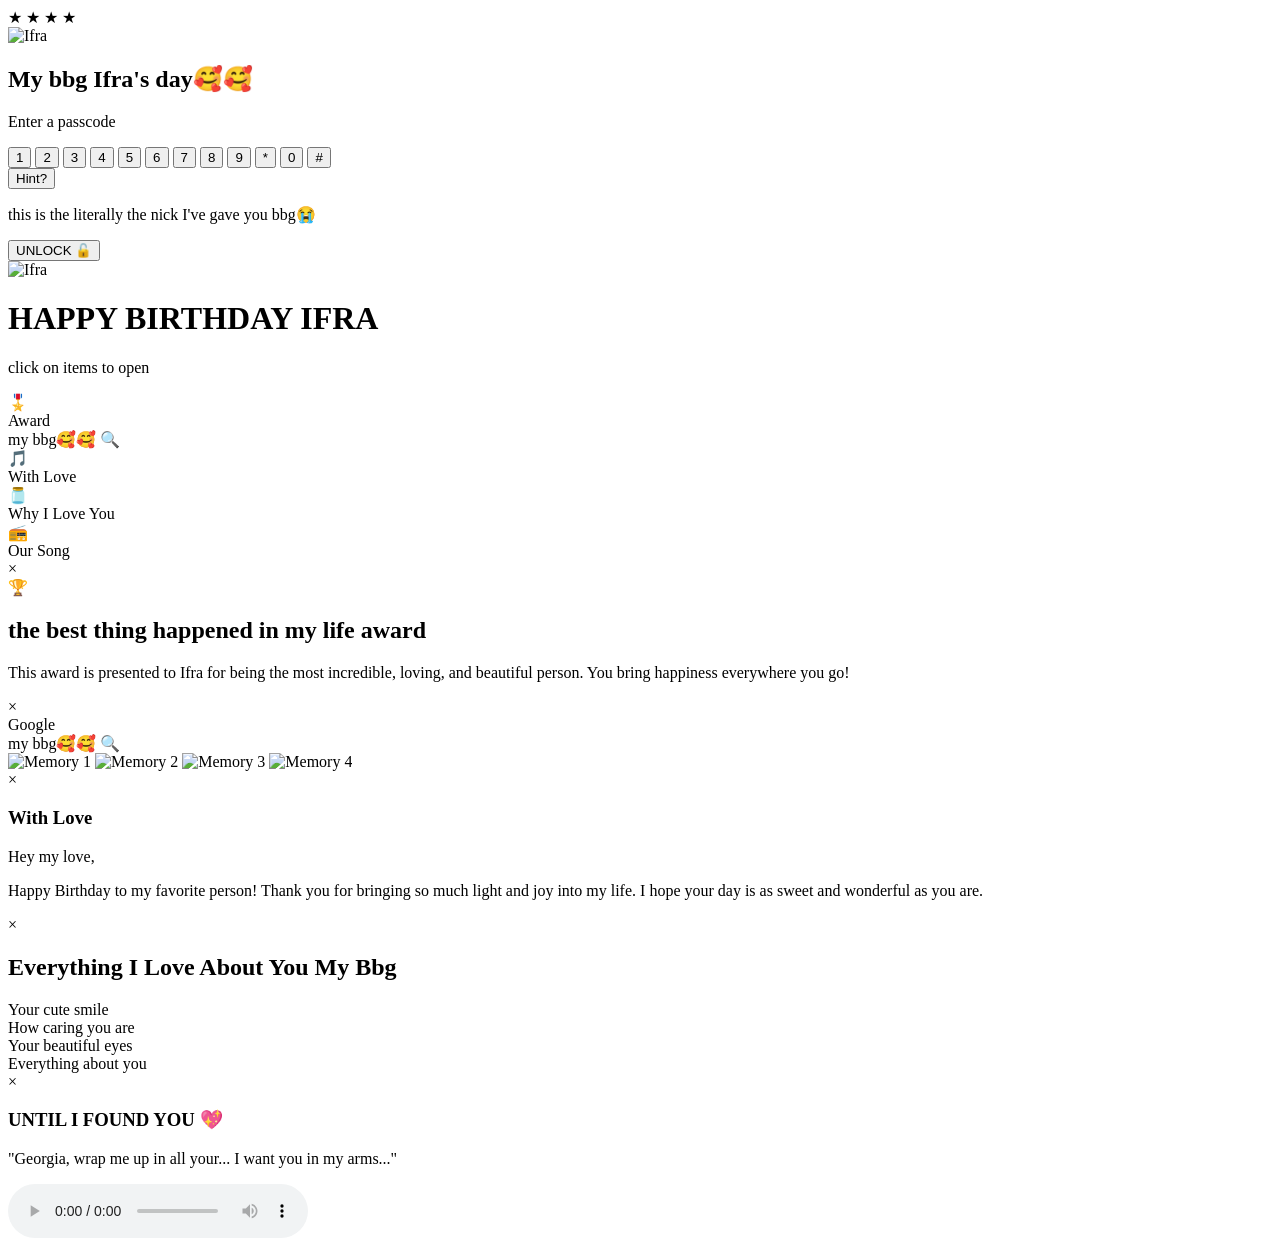
==== commit b97822ae: "Update index.html" ====
--- a/index.html
+++ b/index.html
@@ -1,744 +1,189 @@
 <!DOCTYPE html>
 <html lang="en">
 <head>
-    <meta charset="UTF-8">
-    <meta name="viewport" content="width=device-width, initial-scale=1.0">
-
-    <title>My bbg Ifra's day ♡</title>
-
-    <link rel="preconnect" href="https://fonts.googleapis.com">
-    <link rel="preconnect" href="https://fonts.gstatic.com" crossorigin>
-
-    <link href="https://fonts.googleapis.com/css2?family=DM+Sans:wght@400;500;600;700&family=Pacifico&family=Playfair+Display:ital,wght@0,400;0,500;0,600;1,400;1,500&family=Patrick+Hand&display=swap" rel="stylesheet">
-
-    <link rel="stylesheet" href="style.css">
+  <meta charset="UTF-8">
+  <meta name="viewport" content="width=device-width, initial-scale=1.0">
+  <title>My bbg Ifra's day🥰🥰</title>
+  <link rel="stylesheet" href="styles.css">
+  <link href="https://fonts.googleapis.com/css2?family=Fredoka:wght@400;600&family=Sacramento&display=swap" rel="stylesheet">
 </head>
-
 <body>
 
-<div id="app">
+  <!-- Screen 1: Lock Screen -->
+  <div id="lock-screen" class="screen active">
+    <div class="lock-container">
+      <div class="left-frame-area">
+        <div class="stars-top">
+          <span class="star">★</span>
+          <span class="star">★</span>
+          <span class="star">★</span>
+          <span class="star">★</span>
+        </div>
+        <div class="photo-frame oval-frame">
+          <!-- Replace src with her picture -->
+          <img id="lock-photo" src="ifra-main.jpg" alt="Ifra">
+        </div>
+      </div>
 
-    <!-- ================================================= -->
-    <!-- PAGE 1 : LOCK -->
-    <!-- ================================================= -->
-
-    <section class="page lock-page active" id="page1">
-
-        <section class="page lock-page active" id="page1">
-
-    <!-- LEFT SIDE -->
-
-    <div class="lock-left">
-
-        <!-- STARS AROUND THE PHOTO -->
-
-        <div class="star star-a">★</div>
-        <div class="star star-b">★</div>
-        <div class="star star-c">★</div>
-        <div class="star star-d">★</div>
-        <div class="star star-e">★</div>
-        <div class="star star-f">★</div>
-
-        <div class="photo-area">
-
-            <div class="photo-frame">
-
-                <!-- TOP HEART ROW -->
-                <div class="heart-row heart-row-top">
-                    <span>♡</span>
-                    <span>♡</span>
-                    <span>♡</span>
-                    <span>♡</span>
-                    <span>♡</span>
-                    <span>♡</span>
-                    <span>♡</span>
-                </div>
-
-                <!-- PHOTO -->
-
-                <img
-                    src="images/ifra-main.jpg"
-                    alt="Ifra"
-                    onerror="this.style.display='none'; document.querySelector('.photo-placeholder').style.display='flex';"
-                >
-
-                <div class="photo-placeholder">
-                    <span>IFRA'S</span>
-                    <span>PHOTO</span>
-                    <small>add your picture here</small>
-                </div>
-
-                <!-- BOTTOM HEART ROW -->
-                <div class="heart-row heart-row-bottom">
-                    <span>♡</span>
-                    <span>♡</span>
-                    <span>♡</span>
-                    <span>♡</span>
-                    <span>♡</span>
-                    <span>♡</span>
-                    <span>♡</span>
-                </div>
-
-            </div>
-
-            <h1 class="lock-title">
-                My bbg Ifra's day
-                <span class="real-emoji">🥰🥰</span>
-            </h1>
-
+      <div class="keypad-area">
+        <h2 class="lock-title">My bbg Ifra's day🥰🥰</h2>
+        <p class="passcode-label">Enter a passcode</p>
+        <div class="passcode-dots">
+          <span class="dot"></span>
+          <span class="dot"></span>
+          <span class="dot"></span>
+          <span class="dot"></span>
+        </div>
+        
+        <div class="keypad">
+          <button class="key" onclick="pressKey('1')">1</button>
+          <button class="key" onclick="pressKey('2')">2</button>
+          <button class="key" onclick="pressKey('3')">3</button>
+          <button class="key" onclick="pressKey('4')">4</button>
+          <button class="key" onclick="pressKey('5')">5</button>
+          <button class="key" onclick="pressKey('6')">6</button>
+          <button class="key" onclick="pressKey('7')">7</button>
+          <button class="key" onclick="pressKey('8')">8</button>
+          <button class="key" onclick="pressKey('9')">9</button>
+          <button class="key" onclick="pressKey('*')">*</button>
+          <button class="key" onclick="pressKey('0')">0</button>
+          <button class="key" onclick="pressKey('#')">#</button>
         </div>
 
+        <div class="hint-container">
+          <button class="hint-btn" onclick="toggleHint()">Hint?</button>
+          <p id="hint-text" class="hidden">this is the literally the nick I've gave you bbg😭</p>
+        </div>
+        <button class="unlock-btn" onclick="checkPasscode()">UNLOCK 🔓</button>
+      </div>
     </div>
+  </div>
 
+  <!-- Screen 2: Interactive Main Hub -->
+  <div id="main-screen" class="screen">
+    <div class="hub-container">
+      <div class="header-banner">
+        <div class="header-photo-frame">
+          <img src="ifra-cam.jpg" alt="Ifra">
+        </div>
+        <h1 class="pink-title">HAPPY BIRTHDAY IFRA</h1>
+      </div>
 
-    <!-- RIGHT SIDE -->
+      <p class="instruction">click on items to open</p>
 
-    <div class="lock-right">
-
-        <div class="lock-content">
-
-            <!-- SMALL TEXT ABOVE PASSCODE -->
-
-            <p class="bbg-question">
-                how do i know are you actually my bbg?😭😭
-            </p>
-
-            <h2>Enter a passcode</h2>
-
-
-            <!-- FOUR PASSCODE BOXES -->
-
-            <div class="code-boxes">
-
-                <div></div>
-                <div></div>
-                <div></div>
-                <div></div>
-
-            </div>
-
-
-            <!-- ALPHABET -->
-
-            <div class="alphabet-keypad">
-
-                <button data-key="a">A</button>
-                <button data-key="b">B</button>
-                <button data-key="c">C</button>
-                <button data-key="d">D</button>
-
-                <button data-key="e">E</button>
-                <button data-key="f">F</button>
-                <button data-key="g">G</button>
-                <button data-key="h">H</button>
-
-                <button data-key="i">I</button>
-                <button data-key="j">J</button>
-                <button data-key="k">K</button>
-                <button data-key="l">L</button>
-
-                <button data-key="m">M</button>
-                <button data-key="n">N</button>
-                <button data-key="o">O</button>
-                <button data-key="p">P</button>
-
-                <button data-key="q">Q</button>
-                <button data-key="r">R</button>
-                <button data-key="s">S</button>
-                <button data-key="t">T</button>
-
-                <button data-key="u">U</button>
-                <button data-key="v">V</button>
-                <button data-key="w">W</button>
-                <button data-key="x">X</button>
-
-                <button data-key="y">Y</button>
-                <button data-key="z">Z</button>
-
-                <button class="special-key" data-key="clear">×</button>
-                <button class="special-key" data-key="back">⌫</button>
-
-            </div>
-
-
-            <button class="unlock-btn" onclick="checkPassword()">
-                open my heart ♡
-            </button>
-
-            <p id="wrong-password"></p>
-
+      <div class="interactive-grid">
+        <!-- Item 1: Award -->
+        <div class="grid-item award-item" onclick="openModal('modal-award')">
+          <div class="badge-icon">🎖️</div>
+          <span>Award</span>
         </div>
 
-    </div>
-
-</section>
-    </section>
-
-
-
-    <!-- ================================================= -->
-    <!-- PAGE 2 : HAPPY BIRTHDAY -->
-    <!-- ================================================= -->
-
-    <section class="page scrapbook-page" id="page2">
-
-        <div class="butterfly butterfly1">🦋</div>
-        <div class="butterfly butterfly2">🦋</div>
-        <div class="tiny-flower flower1">✿</div>
-        <div class="tiny-flower flower2">✿</div>
-
-        <div class="happy-title">
-            <span>H</span>
-            <span>A</span>
-            <span>P</span>
-            <span>P</span>
-            <span>Y</span>
+        <!-- Item 2: Google Search Memories -->
+        <div class="grid-item search-item" onclick="openModal('modal-search')">
+          <div class="search-bar-mini">
+            <span>my bbg🥰🥰</span> 🔍
+          </div>
         </div>
 
-        <div class="birthday-collage">
-
-            <div class="tape"></div>
-
-            <div class="birthday-photo">
-                <img
-                    src="images/ifra-1.jpg"
-                    alt="Ifra"
-                    onerror="this.style.display='none';"
-                >
-
-                <span class="photo-add">
-                    add Ifra's photo
-                </span>
-            </div>
-
-            <div class="cake-sticker">
-                🎂
-            </div>
-
-            <div class="bow-sticker">
-                🎀
-            </div>
-
+        <!-- Item 3: Birthday Letter (Vinyl Design) -->
+        <div class="grid-item letter-item" onclick="openModal('modal-letter')">
+          <div class="vinyl-record">🎵</div>
+          <span>With Love</span>
         </div>
 
-        <div class="birthday-text">
-
-            <h2>Happy Birthday, Ifra ♡</h2>
-
-            <p>
-                today is all about you,
-                my favourite human.
-            </p>
-
-            <p>
-                another year of you being you
-                and somehow making everything
-                a little better.
-            </p>
-
+        <!-- Item 4: Jar of Reasons -->
+        <div class="grid-item jar-item" onclick="openModal('modal-jar')">
+          <div class="jar-icon">🫙</div>
+          <span>Why I Love You</span>
         </div>
 
-        <button class="next-button" onclick="nextPage()">
-            →
-        </button>
+        <!-- Item 5: Music Player -->
+        <div class="grid-item music-item" onclick="openModal('modal-music')">
+          <div class="cassette-icon">📻</div>
+          <span>Our Song</span>
+        </div>
+      </div>
+    </div>
+  </div>
 
-    </section>
+  <!-- MODALS -->
 
+  <!-- Modal 1: Award -->
+  <div id="modal-award" class="modal">
+    <div class="modal-content cute-card">
+      <span class="close-btn" onclick="closeModal('modal-award')">&times;</span>
+      <div class="ribbon-icon">🏆</div>
+      <h2 class="award-title">the best thing happened in my life award</h2>
+      <div class="award-description">
+        <!-- Add your custom paragraph text here -->
+        <p>This award is presented to Ifra for being the most incredible, loving, and beautiful person. You bring happiness everywhere you go!</p>
+      </div>
+    </div>
+  </div>
 
+  <!-- Modal 2: Google Search Photos -->
+  <div id="modal-search" class="modal">
+    <div class="modal-content cute-card google-modal">
+      <span class="close-btn" onclick="closeModal('modal-search')">&times;</span>
+      <div class="fake-google-bar">
+        <span class="google-logo"><span class="blue">G</span><span class="red">o</span><span class="yellow">o</span><span class="blue">g</span><span class="green">l</span><span class="red">e</span></span>
+        <div class="search-input">my bbg🥰🥰 🔍</div>
+      </div>
+      <div class="photo-gallery">
+        <!-- Add your photo filenames in the src attribute -->
+        <img src="photo1.jpg" alt="Memory 1" class="gallery-img">
+        <img src="photo2.jpg" alt="Memory 2" class="gallery-img">
+        <img src="photo3.jpg" alt="Memory 3" class="gallery-img">
+        <img src="photo4.jpg" alt="Memory 4" class="gallery-img">
+      </div>
+    </div>
+  </div>
 
-    <!-- ================================================= -->
-    <!-- PAGE 3 : AWARD -->
-    <!-- ================================================= -->
+  <!-- Modal 3: Birthday Letter -->
+  <div id="modal-letter" class="modal">
+    <div class="modal-content cute-card letter-card">
+      <span class="close-btn" onclick="closeModal('modal-letter')">&times;</span>
+      <div class="letter-layout">
+        <div class="vinyl-deco"></div>
+        <div class="letter-text">
+          <h3>With Love</h3>
+          <p>Hey my love,</p>
+          <p>Happy Birthday to my favorite person! Thank you for bringing so much light and joy into my life. I hope your day is as sweet and wonderful as you are.</p>
+        </div>
+      </div>
+    </div>
+  </div>
 
-    <section class="page scrapbook-page award-page">
+  <!-- Modal 4: Jar -->
+  <div id="modal-jar" class="modal">
+    <div class="modal-content cute-card jar-card">
+      <span class="close-btn" onclick="closeModal('modal-jar')">&times;</span>
+      <h2>Everything I Love About You My Bbg</h2>
+      <div class="jar-graphic">
+        <div class="heart-note">Your cute smile</div>
+        <div class="heart-note">How caring you are</div>
+        <div class="heart-note">Your beautiful eyes</div>
+        <div class="heart-note">Everything about you</div>
+      </div>
+    </div>
+  </div>
 
-        <div class="scrap-decoration deco1">♡</div>
-        <div class="scrap-decoration deco2">✿</div>
-        <div class="scrap-decoration deco3">★</div>
+  <!-- Modal 5: Song -->
+  <div id="modal-music" class="modal">
+    <div class="modal-content cute-card music-card">
+      <span class="close-btn" onclick="closeModal('modal-music')">&times;</span>
+      <h3>UNTIL I FOUND YOU 💖</h3>
+      <div class="player-box">
+        <p class="lyrics">"Georgia, wrap me up in all your... I want you in my arms..."</p>
+        <!-- Replace song.mp3 with your actual audio file name -->
+        <audio controls class="audio-player">
+          <source src="song.mp3" type="audio/mpeg">
+          Your browser does not support the audio element.
+        </audio>
+      </div>
+    </div>
+  </div>
 
-        <div class="award-paper">
-
-            <div class="award-ribbon">
-                ♡
-            </div>
-
-            <p class="award-small">
-                THIS AWARD GOES TO
-            </p>
-
-            <h1>
-                Ifra
-            </h1>
-
-            <div class="award-line"></div>
-
-            <h2>
-                Best Thing Happened<br>
-                in My Life Award
-            </h2>
-
-            <!-- EDIT THIS -->
-            <p
-                class="award-description"
-                contenteditable="true"
-                spellcheck="true"
-            >
-                WRITE YOUR DESCRIPTION HERE...
-            </p>
-
-            <div class="award-signature">
-                with love, Muizz ♡
-            </div>
-
-        </div>
-
-        <button class="next-button" onclick="nextPage()">
-            →
-        </button>
-
-    </section>
-
-
-
-    <!-- ================================================= -->
-    <!-- PAGE 4 : CUTE ITEMS -->
-    <!-- ================================================= -->
-
-    <section class="page items-page">
-
-        <div class="stripe-background"></div>
-
-        <h1 class="curved-heading">
-            click on items to open
-        </h1>
-
-        <!-- GIFT -->
-
-        <button class="gift-object" onclick="openGift()">
-
-            <div class="gift-heart">
-                <div class="ribbon-horizontal"></div>
-                <div class="ribbon-vertical"></div>
-                <div class="bow">
-                    <span></span>
-                    <span></span>
-                </div>
-            </div>
-
-        </button>
-
-
-        <!-- CAMERA -->
-
-        <button class="camera-object" onclick="openCamera()">
-
-            <div class="camera-body">
-
-                <div class="camera-top"></div>
-
-                <div class="camera-lens">
-                    <div></div>
-                </div>
-
-                <div class="camera-flash"></div>
-
-                <div class="camera-button"></div>
-
-            </div>
-
-            <div class="camera-strap"></div>
-
-        </button>
-
-
-        <div class="cute-sign">
-            <span>CUTE</span>
-            <b>♡</b>
-        </div>
-
-        <div class="cartoon-sticker">
-            🫶
-        </div>
-
-        <button class="next-button" onclick="nextPage()">
-            →
-        </button>
-
-    </section>
-
-
-
-    <!-- ================================================= -->
-    <!-- GIFT POPUP -->
-    <!-- ================================================= -->
-
-    <div class="popup" id="giftPopup">
-
-        <div class="popup-paper">
-
-            <button class="close-popup" onclick="closePopups()">×</button>
-
-            <div class="popup-heart">♡</div>
-
-            <h2>A little gift for you</h2>
-
-            <p contenteditable="true">
-                WRITE YOUR LITTLE GIFT MESSAGE HERE ♡
-            </p>
-
-        </div>
-
-    </div>
-
-
-
-    <!-- ================================================= -->
-    <!-- CAMERA POPUP -->
-    <!-- ================================================= -->
-
-    <div class="popup" id="cameraPopup">
-
-        <div class="camera-popup-paper">
-
-            <button class="close-popup" onclick="closePopups()">×</button>
-
-            <h2>some of my favourite pictures of you ♡</h2>
-
-            <div class="mini-gallery">
-
-                <img src="images/ifra-1.jpg" alt="">
-                <img src="images/ifra-2.jpg" alt="">
-                <img src="images/ifra-3.jpg" alt="">
-
-            </div>
-
-        </div>
-
-    </div>
-
-
-
-    <!-- ================================================= -->
-    <!-- PAGE 5 : GOOGLE PHOTOS -->
-    <!-- ================================================= -->
-
-    <section class="page search-page">
-
-        <div class="browser-window">
-
-            <div class="browser-top">
-
-                <div class="browser-dots">
-                    ● ● ●
-                </div>
-
-                <div class="browser-address">
-                    google.com
-                </div>
-
-                <div>
-                    ♡
-                </div>
-
-            </div>
-
-
-            <div class="google-area">
-
-                <div class="google-logo">
-                    <span>G</span><span>o</span><span>o</span><span>g</span><span>l</span><span>e</span>
-                </div>
-
-                <div class="search-bar">
-                    it is my bbg🥰🥰
-                    <span>⌕</span>
-                </div>
-
-                <div class="photo-results">
-
-                    <div class="google-photo">
-                        <img src="images/ifra-1.jpg" alt="Ifra">
-                    </div>
-
-                    <div class="google-photo">
-                        <img src="images/ifra-2.jpg" alt="Ifra">
-                    </div>
-
-                    <div class="google-photo">
-                        <img src="images/ifra-3.jpg" alt="Ifra">
-                    </div>
-
-                    <div class="google-photo">
-                        <img src="images/ifra-4.jpg" alt="Ifra">
-                    </div>
-
-                </div>
-
-            </div>
-
-        </div>
-
-        <button class="next-button" onclick="nextPage()">
-            →
-        </button>
-
-    </section>
-
-
-
-    <!-- ================================================= -->
-    <!-- PAGE 6 : LETTER -->
-    <!-- ================================================= -->
-
-    <section class="page letter-page">
-
-        <div class="record-decoration">
-            <div class="record"></div>
-        </div>
-
-        <div class="letter-book">
-
-            <div class="spiral">
-
-                <span></span>
-                <span></span>
-                <span></span>
-                <span></span>
-                <span></span>
-                <span></span>
-                <span></span>
-                <span></span>
-                <span></span>
-                <span></span>
-
-            </div>
-
-            <div class="letter-content">
-
-                <div class="polaroid polaroid-one">
-                    <img src="images/ifra-2.jpg" alt="">
-                </div>
-
-                <div class="polaroid polaroid-two">
-                    <img src="images/ifra-3.jpg" alt="">
-                </div>
-
-                <h1>With Love</h1>
-
-                <!-- EDIT THIS ENTIRE LETTER -->
-
-                <div
-                    class="letter-text"
-                    contenteditable="true"
-                    spellcheck="true"
-                >
-                    <p>hey love,</p>
-
-                    <p>
-                        Happy birthday to my forever favourite person ♡
-                    </p>
-
-                    <p>
-                        I'm so grateful to have you in my life.
-                    </p>
-
-                    <p>
-                        WRITE EVERYTHING YOU WANT TO SAY HERE...
-                    </p>
-
-                    <p>
-                        love,<br>
-                        Muizz ♡
-                    </p>
-                </div>
-
-            </div>
-
-        </div>
-
-        <button class="next-button" onclick="nextPage()">
-            →
-        </button>
-
-    </section>
-
-
-
-    <!-- ================================================= -->
-    <!-- PAGE 7 : JAR -->
-    <!-- ================================================= -->
-
-    <section class="page jar-page">
-
-        <div class="jar-background">
-
-            <div class="grass grass1"></div>
-            <div class="grass grass2"></div>
-
-            <div class="jar-layout">
-
-                <div class="jar-wrapper">
-
-                    <div class="jar-lid">
-                        <div></div>
-                    </div>
-
-                    <div class="jar-glass">
-
-                        <!-- EVERY ITEM BELOW IS EDITABLE -->
-
-                        <button class="jar-heart heart1">
-                            <span>♡</span>
-                            <small contenteditable="true">
-                                your smile
-                            </small>
-                        </button>
-
-                        <button class="jar-heart heart2">
-                            <span>♡</span>
-                            <small contenteditable="true">
-                                how you care for me
-                            </small>
-                        </button>
-
-                        <button class="jar-heart heart3">
-                            <span>♡</span>
-                            <small contenteditable="true">
-                                your laugh
-                            </small>
-                        </button>
-
-                        <button class="jar-heart heart4">
-                            <span>♡</span>
-                            <small contenteditable="true">
-                                your eyes
-                            </small>
-                        </button>
-
-                        <button class="jar-heart heart5">
-                            <span>♡</span>
-                            <small contenteditable="true">
-                                your nonsense
-                            </small>
-                        </button>
-
-                        <button class="jar-heart heart6">
-                            <span>♡</span>
-                            <small contenteditable="true">
-                                how you listen to me
-                            </small>
-                        </button>
-
-                        <button class="jar-heart heart7">
-                            <span>♡</span>
-                            <small contenteditable="true">
-                                you, obviously
-                            </small>
-                        </button>
-
-                        <button class="jar-heart heart8">
-                            <span>♡</span>
-                            <small contenteditable="true">
-                                everything
-                            </small>
-                        </button>
-
-                    </div>
-
-                </div>
-
-
-                <div class="jar-title">
-
-                    <h1>
-                        Everything<br>
-                        I Love About<br>
-                        <em>You</em>
-                    </h1>
-
-                    <div class="my-lo">
-                        MY LO
-                    </div>
-
-                </div>
-
-            </div>
-
-        </div>
-
-        <button class="next-button" onclick="nextPage()">
-            →
-        </button>
-
-    </section>
-
-
-
-    <!-- ================================================= -->
-    <!-- PAGE 8 : SONG -->
-    <!-- ================================================= -->
-
-    <section class="page song-page">
-
-        <div class="music-player">
-
-            <div class="album-cover">
-
-                <div class="vinyl"></div>
-
-            </div>
-
-            <div class="song-info">
-
-                <p class="song-label">
-                    UNTIL I FOUND YOU&lt;3
-                </p>
-
-                <input
-                    type="range"
-                    min="0"
-                    max="100"
-                    value="0"
-                    id="progress"
-                >
-
-                <div class="player-controls">
-
-                    <button>♡</button>
-
-                    <button>⏮</button>
-
-                    <button
-                        class="play-button"
-                        onclick="toggleSong()"
-                    >
-                        ▶
-                    </button>
-
-                    <button>⏭</button>
-
-                    <button>⊕</button>
-
-                </div>
-
-                <audio id="song">
-                    <source src="music/song.mp3" type="audio/mpeg">
-                </audio>
-
-            </div>
-
-        </div>
-
-        <p class="final-message">
-            this one's for you, bbg ♡
-        </p>
-
-    </section>
-
-</div>
-
-
-<script src="script.js"></script>
-
+  <script src="script.js"></script>
 </body>
 </html>
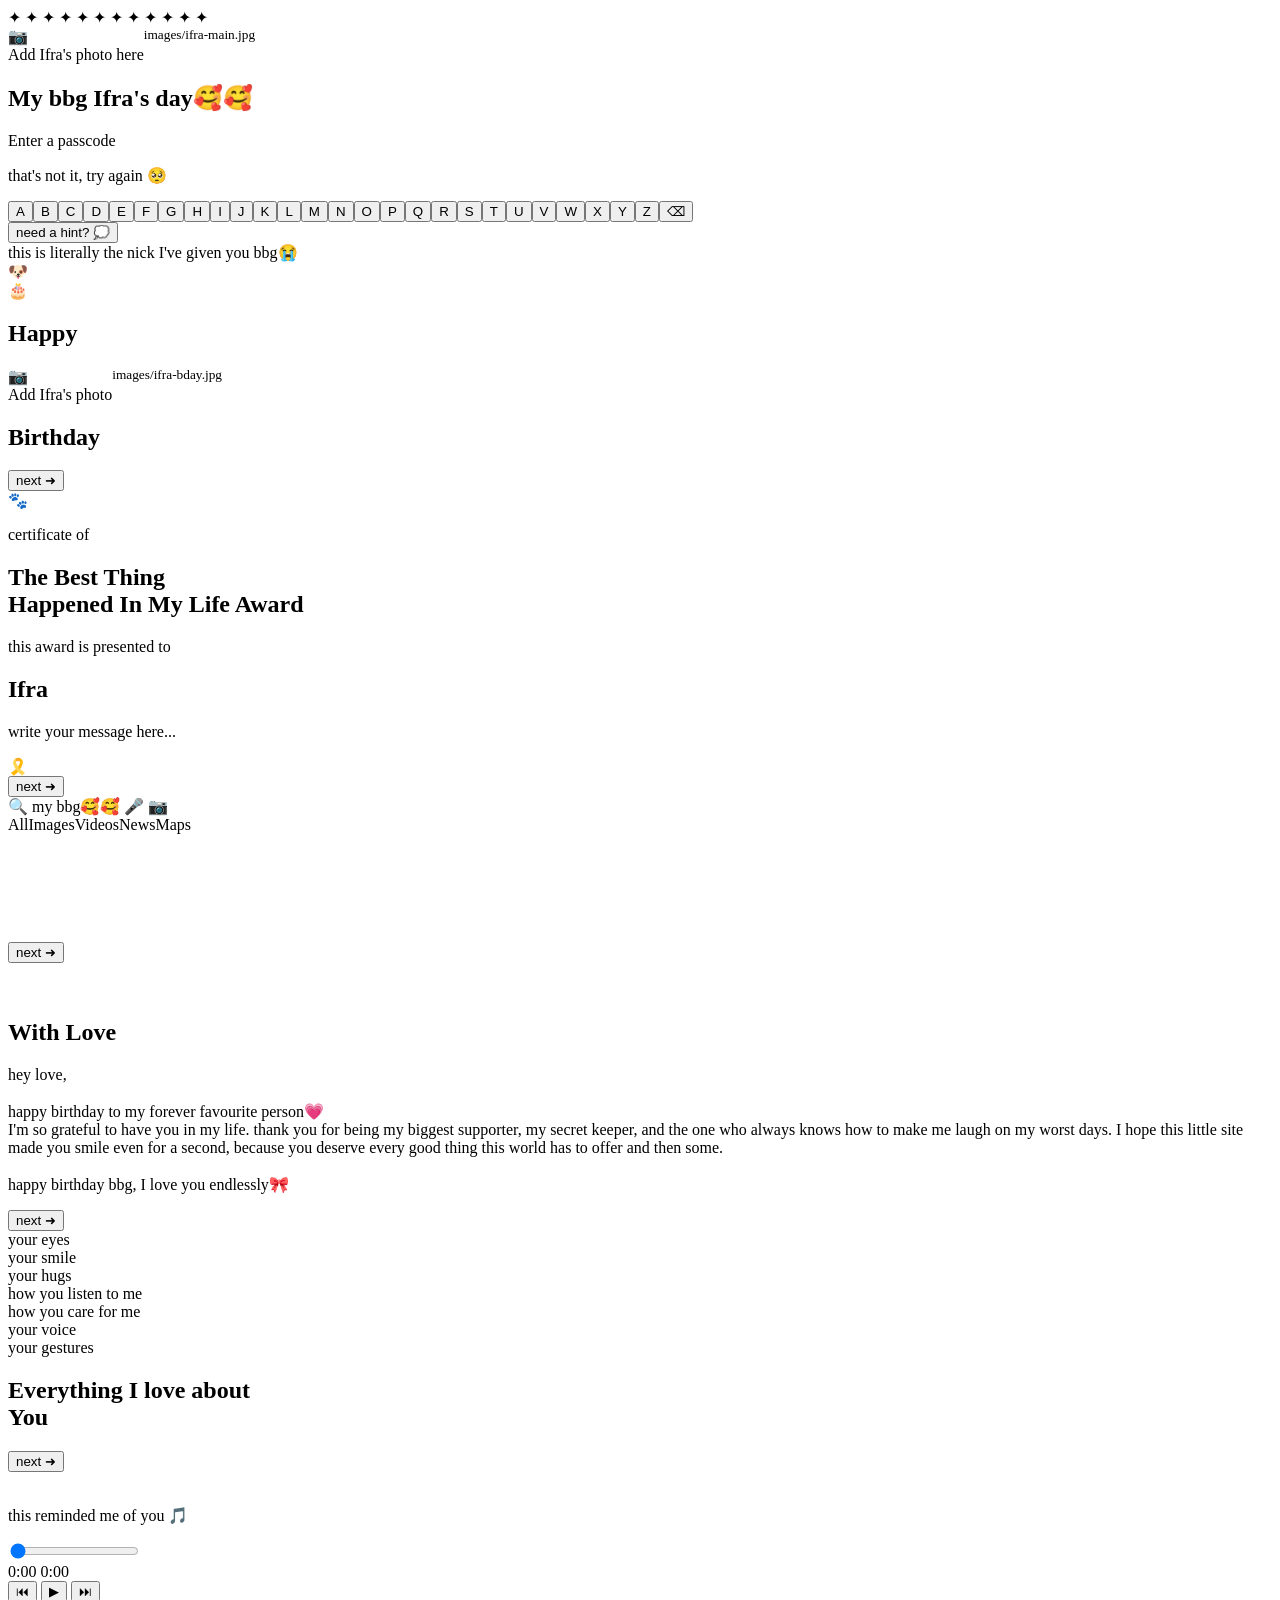
==== commit 4d191613: "Rename index (1).html to index.html" ====
--- a/index.html
+++ b/index.html
@@ -1,189 +1,200 @@
 <!DOCTYPE html>
 <html lang="en">
 <head>
-  <meta charset="UTF-8">
-  <meta name="viewport" content="width=device-width, initial-scale=1.0">
-  <title>My bbg Ifra's day🥰🥰</title>
-  <link rel="stylesheet" href="styles.css">
-  <link href="https://fonts.googleapis.com/css2?family=Fredoka:wght@400;600&family=Sacramento&display=swap" rel="stylesheet">
+<meta charset="UTF-8">
+<meta name="viewport" content="width=device-width, initial-scale=1.0">
+<title>My bbg Ifra's Day 🥰</title>
+<link rel="preconnect" href="https://fonts.googleapis.com">
+<link href="https://fonts.googleapis.com/css2?family=Caveat:wght@600;700&family=Dancing+Script:wght@600;700&family=Poppins:wght@400;500;600&display=swap" rel="stylesheet">
+<link rel="stylesheet" href="style.css">
 </head>
 <body>
 
-  <!-- Screen 1: Lock Screen -->
-  <div id="lock-screen" class="screen active">
-    <div class="lock-container">
-      <div class="left-frame-area">
-        <div class="stars-top">
-          <span class="star">★</span>
-          <span class="star">★</span>
-          <span class="star">★</span>
-          <span class="star">★</span>
+<div class="floaters" aria-hidden="true"></div>
+
+<!-- ============ SCREEN 1: PASSCODE ============ -->
+<section class="screen active" id="screen-passcode">
+  <div class="passcode-wrap">
+
+    <div class="photo-side">
+      <div class="star-ring">
+        <span class="star" style="--i:0">✦</span>
+        <span class="star" style="--i:1">✦</span>
+        <span class="star" style="--i:2">✦</span>
+        <span class="star" style="--i:3">✦</span>
+        <span class="star" style="--i:4">✦</span>
+        <span class="star" style="--i:5">✦</span>
+        <span class="star" style="--i:6">✦</span>
+        <span class="star" style="--i:7">✦</span>
+        <span class="star" style="--i:8">✦</span>
+        <span class="star" style="--i:9">✦</span>
+        <span class="star" style="--i:10">✦</span>
+        <span class="star" style="--i:11">✦</span>
+        <div class="photo-frame">
+          <!-- 👉 Replace this src with Ifra's photo -->
+          <img src="images/ifra-main.jpg" alt="Ifra" onerror="this.style.display='none'; this.nextElementSibling.style.display='flex';">
+          <div class="photo-fallback">📷<br>Add Ifra's photo here<br><small>images/ifra-main.jpg</small></div>
         </div>
-        <div class="photo-frame oval-frame">
-          <!-- Replace src with her picture -->
-          <img id="lock-photo" src="ifra-main.jpg" alt="Ifra">
-        </div>
-      </div>
-
-      <div class="keypad-area">
-        <h2 class="lock-title">My bbg Ifra's day🥰🥰</h2>
-        <p class="passcode-label">Enter a passcode</p>
-        <div class="passcode-dots">
-          <span class="dot"></span>
-          <span class="dot"></span>
-          <span class="dot"></span>
-          <span class="dot"></span>
-        </div>
-        
-        <div class="keypad">
-          <button class="key" onclick="pressKey('1')">1</button>
-          <button class="key" onclick="pressKey('2')">2</button>
-          <button class="key" onclick="pressKey('3')">3</button>
-          <button class="key" onclick="pressKey('4')">4</button>
-          <button class="key" onclick="pressKey('5')">5</button>
-          <button class="key" onclick="pressKey('6')">6</button>
-          <button class="key" onclick="pressKey('7')">7</button>
-          <button class="key" onclick="pressKey('8')">8</button>
-          <button class="key" onclick="pressKey('9')">9</button>
-          <button class="key" onclick="pressKey('*')">*</button>
-          <button class="key" onclick="pressKey('0')">0</button>
-          <button class="key" onclick="pressKey('#')">#</button>
-        </div>
-
-        <div class="hint-container">
-          <button class="hint-btn" onclick="toggleHint()">Hint?</button>
-          <p id="hint-text" class="hidden">this is the literally the nick I've gave you bbg😭</p>
-        </div>
-        <button class="unlock-btn" onclick="checkPasscode()">UNLOCK 🔓</button>
-      </div>
-    </div>
-  </div>
-
-  <!-- Screen 2: Interactive Main Hub -->
-  <div id="main-screen" class="screen">
-    <div class="hub-container">
-      <div class="header-banner">
-        <div class="header-photo-frame">
-          <img src="ifra-cam.jpg" alt="Ifra">
-        </div>
-        <h1 class="pink-title">HAPPY BIRTHDAY IFRA</h1>
-      </div>
-
-      <p class="instruction">click on items to open</p>
-
-      <div class="interactive-grid">
-        <!-- Item 1: Award -->
-        <div class="grid-item award-item" onclick="openModal('modal-award')">
-          <div class="badge-icon">🎖️</div>
-          <span>Award</span>
-        </div>
-
-        <!-- Item 2: Google Search Memories -->
-        <div class="grid-item search-item" onclick="openModal('modal-search')">
-          <div class="search-bar-mini">
-            <span>my bbg🥰🥰</span> 🔍
-          </div>
-        </div>
-
-        <!-- Item 3: Birthday Letter (Vinyl Design) -->
-        <div class="grid-item letter-item" onclick="openModal('modal-letter')">
-          <div class="vinyl-record">🎵</div>
-          <span>With Love</span>
-        </div>
-
-        <!-- Item 4: Jar of Reasons -->
-        <div class="grid-item jar-item" onclick="openModal('modal-jar')">
-          <div class="jar-icon">🫙</div>
-          <span>Why I Love You</span>
-        </div>
-
-        <!-- Item 5: Music Player -->
-        <div class="grid-item music-item" onclick="openModal('modal-music')">
-          <div class="cassette-icon">📻</div>
-          <span>Our Song</span>
-        </div>
-      </div>
-    </div>
-  </div>
-
-  <!-- MODALS -->
-
-  <!-- Modal 1: Award -->
-  <div id="modal-award" class="modal">
-    <div class="modal-content cute-card">
-      <span class="close-btn" onclick="closeModal('modal-award')">&times;</span>
-      <div class="ribbon-icon">🏆</div>
-      <h2 class="award-title">the best thing happened in my life award</h2>
-      <div class="award-description">
-        <!-- Add your custom paragraph text here -->
-        <p>This award is presented to Ifra for being the most incredible, loving, and beautiful person. You bring happiness everywhere you go!</p>
-      </div>
-    </div>
-  </div>
-
-  <!-- Modal 2: Google Search Photos -->
-  <div id="modal-search" class="modal">
-    <div class="modal-content cute-card google-modal">
-      <span class="close-btn" onclick="closeModal('modal-search')">&times;</span>
-      <div class="fake-google-bar">
-        <span class="google-logo"><span class="blue">G</span><span class="red">o</span><span class="yellow">o</span><span class="blue">g</span><span class="green">l</span><span class="red">e</span></span>
-        <div class="search-input">my bbg🥰🥰 🔍</div>
-      </div>
-      <div class="photo-gallery">
-        <!-- Add your photo filenames in the src attribute -->
-        <img src="photo1.jpg" alt="Memory 1" class="gallery-img">
-        <img src="photo2.jpg" alt="Memory 2" class="gallery-img">
-        <img src="photo3.jpg" alt="Memory 3" class="gallery-img">
-        <img src="photo4.jpg" alt="Memory 4" class="gallery-img">
-      </div>
-    </div>
-  </div>
-
-  <!-- Modal 3: Birthday Letter -->
-  <div id="modal-letter" class="modal">
-    <div class="modal-content cute-card letter-card">
-      <span class="close-btn" onclick="closeModal('modal-letter')">&times;</span>
-      <div class="letter-layout">
-        <div class="vinyl-deco"></div>
-        <div class="letter-text">
-          <h3>With Love</h3>
-          <p>Hey my love,</p>
-          <p>Happy Birthday to my favorite person! Thank you for bringing so much light and joy into my life. I hope your day is as sweet and wonderful as you are.</p>
-        </div>
-      </div>
-    </div>
-  </div>
-
-  <!-- Modal 4: Jar -->
-  <div id="modal-jar" class="modal">
-    <div class="modal-content cute-card jar-card">
-      <span class="close-btn" onclick="closeModal('modal-jar')">&times;</span>
-      <h2>Everything I Love About You My Bbg</h2>
-      <div class="jar-graphic">
-        <div class="heart-note">Your cute smile</div>
-        <div class="heart-note">How caring you are</div>
-        <div class="heart-note">Your beautiful eyes</div>
-        <div class="heart-note">Everything about you</div>
-      </div>
-    </div>
-  </div>
-
-  <!-- Modal 5: Song -->
-  <div id="modal-music" class="modal">
-    <div class="modal-content cute-card music-card">
-      <span class="close-btn" onclick="closeModal('modal-music')">&times;</span>
-      <h3>UNTIL I FOUND YOU 💖</h3>
-      <div class="player-box">
-        <p class="lyrics">"Georgia, wrap me up in all your... I want you in my arms..."</p>
-        <!-- Replace song.mp3 with your actual audio file name -->
-        <audio controls class="audio-player">
-          <source src="song.mp3" type="audio/mpeg">
-          Your browser does not support the audio element.
-        </audio>
-      </div>
-    </div>
-  </div>
-
-  <script src="script.js"></script>
+      </div>
+      <h1 class="side-caption">My bbg Ifra's day🥰🥰</h1>
+    </div>
+
+    <div class="lock-side">
+      <p class="enter-label">Enter a passcode</p>
+      <div class="code-boxes" id="codeBoxes">
+        <span class="box"></span>
+        <span class="box"></span>
+        <span class="box"></span>
+        <span class="box"></span>
+      </div>
+
+      <p class="wrong-msg" id="wrongMsg">that's not it, try again 🥺</p>
+
+      <div class="keypad" id="keypad">
+        <!-- letters injected by JS -->
+      </div>
+
+      <div class="hint-row">
+        <button class="hint-btn" id="hintBtn">need a hint? 💭</button>
+        <div class="hint-bubble" id="hintBubble">this is literally the nick I've given you bbg😭</div>
+      </div>
+    </div>
+  </div>
+</section>
+
+<!-- ============ SCREEN 2: HAPPY BIRTHDAY ============ -->
+<section class="screen" id="screen-bday">
+  <div class="deco-dog">🐶</div>
+  <div class="deco-cake">🎂</div>
+  <h1 class="ransom-title">
+    <span>H</span><span>a</span><span>p</span><span>p</span><span>y</span>
+  </h1>
+  <div class="cam-frame">
+    <div class="cam-inner">
+      <!-- 👉 Replace this src with Ifra's photo -->
+      <img src="images/ifra-bday.jpg" alt="Ifra" onerror="this.style.display='none'; this.nextElementSibling.style.display='flex';">
+      <div class="photo-fallback small">📷<br>Add Ifra's photo<br><small>images/ifra-bday.jpg</small></div>
+    </div>
+  </div>
+  <h1 class="ransom-title">
+    <span>B</span><span>i</span><span>r</span><span>t</span><span>h</span><span>d</span><span>a</span><span>y</span>
+  </h1>
+  <button class="next-btn" data-next="screen-award">next ➜</button>
+</section>
+
+<!-- ============ SCREEN 3: AWARD ============ -->
+<section class="screen" id="screen-award">
+  <div class="certificate">
+    <div class="cert-corner">🐾</div>
+    <p class="cert-eyebrow">certificate of</p>
+    <h1 class="cert-title">The Best Thing<br>Happened In My Life Award</h1>
+    <p class="cert-presented">this award is presented to</p>
+    <h2 class="cert-name">Ifra</h2>
+    <div class="cert-line"></div>
+    <!-- 👉 Add your own message here -->
+    <p class="cert-desc placeholder-text">write your message here...</p>
+    <div class="cert-ribbon">🎗️</div>
+  </div>
+  <button class="next-btn" data-next="screen-memories">next ➜</button>
+</section>
+
+<!-- ============ SCREEN 4: MEMORIES / SEARCH ============ -->
+<section class="screen" id="screen-memories">
+  <div class="search-mock">
+    <div class="search-bar">
+      <span class="search-icon">🔍</span>
+      <span class="search-text">my bbg🥰🥰</span>
+      <span class="search-icons">🎤 📷</span>
+    </div>
+    <div class="search-tabs">
+      <span>All</span><span class="active-tab">Images</span><span>Videos</span><span>News</span><span>Maps</span>
+    </div>
+    <div class="search-grid">
+      <!-- 👉 Add your own photos of you two -->
+      <div class="grid-photo"><img src="images/memory1.jpg" alt="" onerror="this.parentElement.classList.add('empty')"></div>
+      <div class="grid-photo"><img src="images/memory2.jpg" alt="" onerror="this.parentElement.classList.add('empty')"></div>
+      <div class="grid-photo"><img src="images/memory3.jpg" alt="" onerror="this.parentElement.classList.add('empty')"></div>
+      <div class="grid-photo"><img src="images/memory4.jpg" alt="" onerror="this.parentElement.classList.add('empty')"></div>
+      <div class="grid-photo"><img src="images/memory5.jpg" alt="" onerror="this.parentElement.classList.add('empty')"></div>
+      <div class="grid-photo"><img src="images/memory6.jpg" alt="" onerror="this.parentElement.classList.add('empty')"></div>
+    </div>
+  </div>
+  <button class="next-btn" data-next="screen-letter">next ➜</button>
+</section>
+
+<!-- ============ SCREEN 5: LETTER ============ -->
+<section class="screen" id="screen-letter">
+  <div class="letter-wrap">
+    <div class="vinyl-side">
+      <div class="vinyl"></div>
+      <div class="polaroid p1">
+        <img src="images/letter1.jpg" alt="" onerror="this.parentElement.classList.add('empty')">
+      </div>
+      <div class="polaroid p2">
+        <img src="images/letter2.jpg" alt="" onerror="this.parentElement.classList.add('empty')">
+      </div>
+    </div>
+    <div class="notebook">
+      <h2 class="with-love">With Love</h2>
+      <!-- 👉 Feel free to edit this letter however you like -->
+      <p class="letter-text">
+        hey love,<br><br>
+        happy birthday to my forever favourite person💗<br>
+        I'm so grateful to have you in my life. thank you for being my biggest
+        supporter, my secret keeper, and the one who always knows how to make
+        me laugh on my worst days. I hope this little site made you smile even
+        for a second, because you deserve every good thing this world has to
+        offer and then some.<br><br>
+        happy birthday bbg, I love you endlessly🎀
+      </p>
+    </div>
+  </div>
+  <button class="next-btn" data-next="screen-jar">next ➜</button>
+</section>
+
+<!-- ============ SCREEN 6: JAR ============ -->
+<section class="screen" id="screen-jar">
+  <div class="jar-wrap">
+    <div class="jar">
+      <div class="jar-lid"></div>
+      <div class="heart h1">your eyes</div>
+      <div class="heart h2">your smile</div>
+      <div class="heart h3">your hugs</div>
+      <div class="heart h4">how you listen to me</div>
+      <div class="heart h5">how you care for me</div>
+      <div class="heart h6">your voice</div>
+      <div class="heart h7">your gestures</div>
+    </div>
+    <h1 class="jar-title">Everything I love about<br><span>You</span></h1>
+  </div>
+  <button class="next-btn" data-next="screen-song">next ➜</button>
+</section>
+
+<!-- ============ SCREEN 7: SONG ============ -->
+<section class="screen" id="screen-song">
+  <div class="player">
+    <div class="player-art">
+      <img src="images/song-cover.jpg" alt="" onerror="this.parentElement.classList.add('empty')">
+    </div>
+    <p class="player-title">this reminded me of you 🎵</p>
+    <!-- 👉 Add your own audio file -->
+    <audio id="audio" src="song.mp3"></audio>
+    <div class="player-progress">
+      <input type="range" id="seek" value="0" min="0" max="100">
+    </div>
+    <div class="player-times">
+      <span id="curTime">0:00</span>
+      <span id="durTime">0:00</span>
+    </div>
+    <div class="player-controls">
+      <button id="prevBtn">⏮</button>
+      <button id="playBtn">▶</button>
+      <button id="nextBtn">⏭</button>
+    </div>
+  </div>
+  <button class="next-btn restart" data-next="screen-passcode">restart 🎀</button>
+</section>
+
+<script src="script.js"></script>
 </body>
 </html>
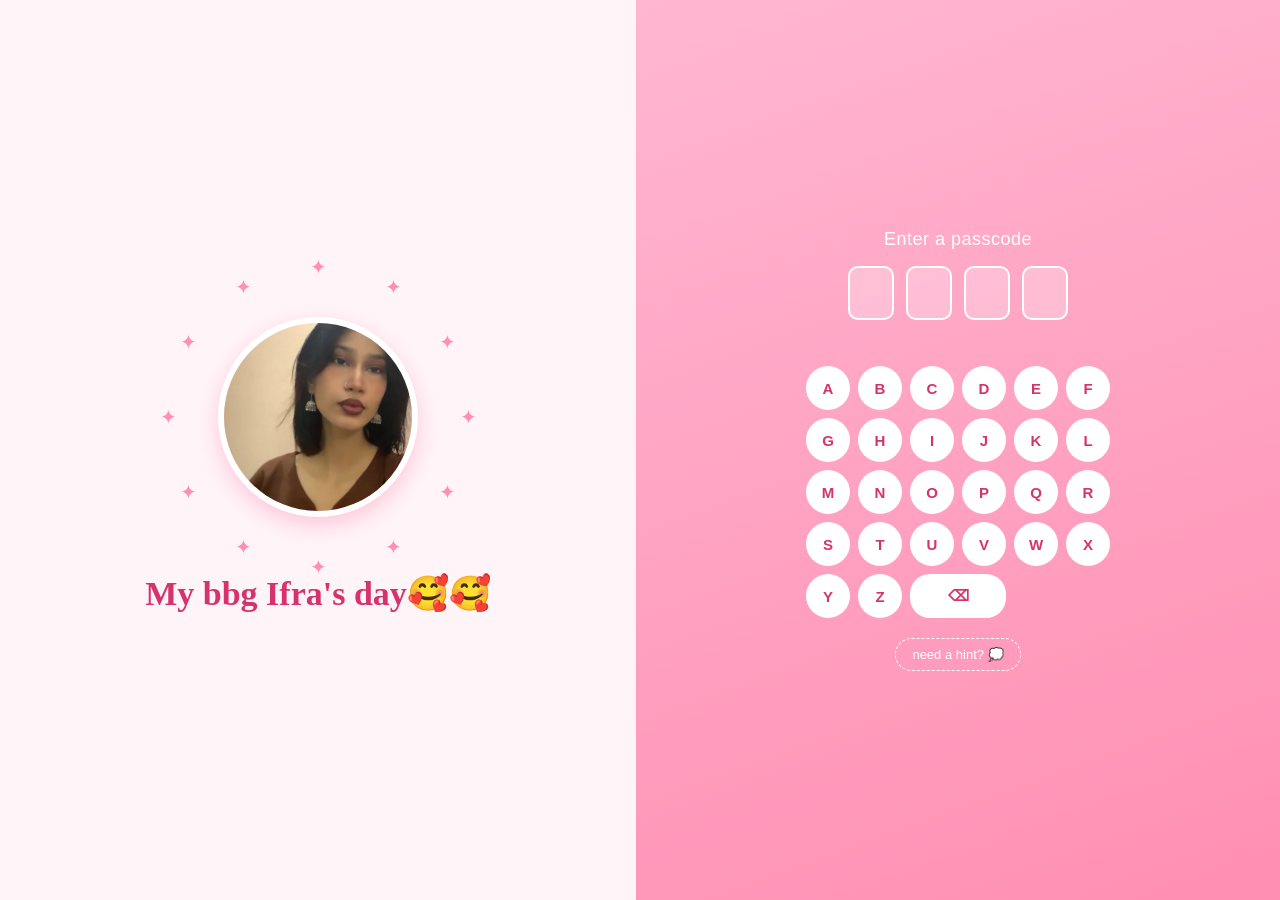
==== commit e8a74f0a: "Update index.html" ====
--- a/index.html
+++ b/index.html
@@ -92,7 +92,7 @@
     <h2 class="cert-name">Ifra</h2>
     <div class="cert-line"></div>
     <!-- 👉 Add your own message here -->
-    <p class="cert-desc placeholder-text">write your message here...</p>
+    <p class="cert-desc placeholder-text">Ydek how much you mean to me bbg. The last three months were the best of the year. Idek how much grateful I should be to have you in my life. You're ab literally my WORLD. Dont leave me ever bbg</p>
     <div class="cert-ribbon">🎗️</div>
   </div>
   <button class="next-btn" data-next="screen-memories">next ➜</button>
--- a/style.css
+++ b/style.css
@@ -0,0 +1,289 @@
+:root{
+  --pink: #ffb6d1;
+  --pink-dark: #ff8fb3;
+  --pink-deep: #d6336c;
+  --cream: #fff5f8;
+  --stripe: #ffe3ee;
+  --maroon: #7a2547;
+}
+
+*{ box-sizing: border-box; margin:0; padding:0; }
+
+body{
+  font-family: 'Poppins', sans-serif;
+  background: var(--cream);
+  overflow-x: hidden;
+  color: var(--maroon);
+}
+
+.screen{
+  display:none;
+  min-height: 100vh;
+  width:100%;
+  align-items:center;
+  justify-content:center;
+  flex-direction:column;
+  position:relative;
+  padding: 40px 20px;
+  text-align:center;
+}
+.screen.active{ display:flex; animation: fadeIn .5s ease; }
+
+@keyframes fadeIn{ from{opacity:0; transform: translateY(12px);} to{opacity:1; transform:translateY(0);} }
+
+.next-btn{
+  margin-top: 34px;
+  background: var(--pink-deep);
+  color:white;
+  border:none;
+  padding: 12px 28px;
+  border-radius: 30px;
+  font-family:'Poppins';
+  font-weight:600;
+  font-size:15px;
+  cursor:pointer;
+  box-shadow: 0 6px 14px rgba(214,51,108,.35);
+  transition: transform .15s ease;
+}
+.next-btn:hover{ transform: translateY(-2px) scale(1.03); }
+
+/* floating background hearts */
+.floaters{ position: fixed; inset:0; pointer-events:none; z-index:0; overflow:hidden; }
+.floaters::before, .floaters::after{
+  content:"💗"; position:absolute; font-size:20px; opacity:.25;
+  animation: floatUp 14s linear infinite;
+}
+.floaters::before{ left:8%; animation-delay:0s; }
+.floaters::after{ left:85%; animation-delay:6s; font-size:26px; }
+@keyframes floatUp{
+  0%{ transform: translateY(110vh) rotate(0deg); opacity:0; }
+  10%{ opacity:.3; }
+  100%{ transform: translateY(-10vh) rotate(20deg); opacity:0; }
+}
+
+/* ===================== SCREEN 1: PASSCODE ===================== */
+#screen-passcode{ padding:0; background: linear-gradient(180deg,#fff,#fff); }
+.passcode-wrap{
+  display:flex; width:100%; min-height:100vh;
+}
+.photo-side{
+  flex:1; background: var(--cream);
+  display:flex; flex-direction:column; align-items:center; justify-content:center;
+  padding: 40px 20px;
+}
+.star-ring{
+  position:relative; width: 260px; height:260px;
+  display:flex; align-items:center; justify-content:center;
+  margin-bottom: 26px;
+}
+.star-ring .star{
+  position:absolute; color: var(--pink-dark); font-size:20px;
+  transform: rotate(calc(30deg * var(--i))) translate(150px) rotate(calc(-30deg * var(--i)));
+}
+.photo-frame{
+  width:200px; height:200px; border-radius:50%;
+  overflow:hidden; border: 6px solid white;
+  box-shadow: 0 8px 22px rgba(255,143,179,.45);
+  background: var(--stripe);
+  display:flex; align-items:center; justify-content:center;
+}
+.photo-frame img{ width:100%; height:100%; object-fit:cover; }
+.photo-fallback{
+  display:none; flex-direction:column; align-items:center; justify-content:center;
+  font-size:13px; color: var(--pink-deep); text-align:center; padding:10px; line-height:1.5;
+}
+.photo-fallback.small{ font-size:11px; }
+.photo-fallback small{ color:#b3688a; }
+.side-caption{
+  font-family:'Dancing Script', cursive; font-size: 34px; color: var(--pink-deep);
+}
+
+.lock-side{
+  flex:1; background: linear-gradient(160deg, var(--pink), var(--pink-dark));
+  display:flex; flex-direction:column; align-items:center; justify-content:center;
+  padding: 40px 24px; color:white;
+}
+.enter-label{ font-size:18px; margin-bottom:16px; letter-spacing:.5px; }
+.code-boxes{ display:flex; gap:12px; margin-bottom: 10px; }
+.box{
+  width:46px; height:54px; background:rgba(255,255,255,.25);
+  border:2px solid white; border-radius:10px;
+  display:flex; align-items:center; justify-content:center;
+  font-size:22px; font-weight:700;
+}
+.wrong-msg{
+  font-size:13px; height:16px; margin-bottom:6px; color:#fff3f3; opacity:0; transition:opacity .2s;
+}
+.wrong-msg.show{ opacity:1; }
+.shake{ animation: shake .4s; }
+@keyframes shake{
+  0%,100%{ transform:translateX(0); }
+  25%{ transform:translateX(-8px); }
+  75%{ transform:translateX(8px); }
+}
+.keypad{
+  display:grid; grid-template-columns: repeat(6, 1fr); gap:8px;
+  max-width: 340px; margin-top: 14px;
+}
+.keypad button{
+  background: white; color: var(--pink-deep); border:none;
+  width:44px; height:44px; border-radius:50%;
+  font-weight:600; font-size:15px; cursor:pointer;
+}
+.keypad button.wide{ grid-column: span 2; border-radius: 20px; width:auto; }
+.keypad button:active{ transform: scale(.92); }
+.hint-row{ margin-top: 20px; position:relative; }
+.hint-btn{
+  background:transparent; border:1px dashed white; color:white;
+  padding:8px 16px; border-radius:20px; cursor:pointer; font-size:13px;
+}
+.hint-bubble{
+  display:none; position:absolute; bottom: 42px; left:50%; transform:translateX(-50%);
+  background:white; color: var(--maroon); padding:10px 14px; border-radius:14px;
+  font-size:13px; width:220px; box-shadow:0 6px 16px rgba(0,0,0,.15);
+}
+.hint-bubble.show{ display:block; }
+
+@media (max-width: 760px){
+  .passcode-wrap{ flex-direction:column; }
+  .lock-side, .photo-side{ padding: 30px 16px; }
+}
+
+/* ===================== SCREEN 2: HAPPY BIRTHDAY ===================== */
+#screen-bday{ background: repeating-linear-gradient(90deg, var(--stripe), var(--stripe) 24px, #fff 24px, #fff 48px); }
+.ransom-title{ display:flex; gap:6px; justify-content:center; flex-wrap:wrap; }
+.ransom-title span{
+  font-family:'Poppins'; font-weight:700; font-size: 42px;
+  display:inline-block; padding: 4px 8px; border-radius:6px;
+  background:white; box-shadow: 2px 3px 0 rgba(0,0,0,.08);
+  transform: rotate(calc(-6deg + (2deg * var(--r, 0))));
+}
+.ransom-title span:nth-child(odd){ color: var(--pink-deep); transform: rotate(-5deg); }
+.ransom-title span:nth-child(even){ color:#b07de0; transform: rotate(5deg); }
+.deco-dog{ position:absolute; bottom:24px; left:24px; font-size:60px; }
+.deco-cake{ position:absolute; bottom:30px; left:90px; font-size:34px; }
+.cam-frame{
+  margin: 22px auto; background:#e9e9ee; border-radius: 26px; padding: 18px 22px;
+  box-shadow: 0 10px 24px rgba(0,0,0,.15);
+}
+.cam-inner{
+  width: 260px; height:200px; background: var(--stripe); border-radius:14px;
+  overflow:hidden; display:flex; align-items:center; justify-content:center;
+}
+.cam-inner img{ width:100%; height:100%; object-fit:cover; }
+
+/* ===================== SCREEN 3: AWARD ===================== */
+.certificate{
+  background:white; border: 10px solid var(--pink);
+  outline: 2px solid var(--pink-dark); outline-offset: -18px;
+  padding: 46px 40px; max-width:560px; width:100%; position:relative;
+  box-shadow: 0 14px 30px rgba(0,0,0,.12);
+}
+.cert-corner{ position:absolute; top:-26px; left:-26px; font-size:38px; }
+.cert-eyebrow{ letter-spacing:3px; font-size:12px; color:#b07de0; text-transform:uppercase; }
+.cert-title{ font-family:'Dancing Script', cursive; font-size:34px; color: var(--pink-deep); margin: 10px 0 18px; }
+.cert-presented{ font-size:13px; color:#888; }
+.cert-name{ font-family:'Dancing Script', cursive; font-size:30px; margin: 6px 0 18px; color: var(--maroon); }
+.cert-line{ width:70%; height:1px; background:#ddd; margin: 0 auto 16px; }
+.cert-desc{ font-size:14px; line-height:1.6; color:#555; }
+.placeholder-text{ font-style: italic; color:#b6a2ac; }
+.cert-ribbon{ font-size:34px; margin-top:18px; }
+
+/* ===================== SCREEN 4: MEMORIES ===================== */
+.search-mock{ background:white; border-radius:20px; padding: 26px; max-width:640px; width:100%; box-shadow:0 12px 26px rgba(0,0,0,.1); }
+.search-bar{
+  display:flex; align-items:center; gap:12px; border:1px solid #e2c2d2; border-radius:30px;
+  padding: 12px 20px; font-size:16px; color:#444; margin-bottom:14px;
+}
+.search-text{ flex:1; text-align:left; }
+.search-icons{ opacity:.7; }
+.search-tabs{ display:flex; gap:20px; font-size:13px; color:#888; border-bottom:1px solid #eee; padding-bottom:8px; margin-bottom:16px; flex-wrap:wrap; justify-content:center; }
+.search-tabs .active-tab{ color: var(--pink-deep); border-bottom:2px solid var(--pink-deep); padding-bottom:8px; font-weight:600; }
+.search-grid{ display:grid; grid-template-columns: repeat(3, 1fr); gap:10px; }
+.grid-photo{
+  aspect-ratio: 1; background: var(--stripe); border-radius:10px; overflow:hidden;
+  display:flex; align-items:center; justify-content:center;
+}
+.grid-photo img{ width:100%; height:100%; object-fit:cover; }
+.grid-photo.empty::before{ content:"🩷"; font-size:22px; }
+.grid-photo.empty img{ display:none; }
+
+/* ===================== SCREEN 5: LETTER ===================== */
+.letter-wrap{ display:flex; gap:24px; max-width: 820px; width:100%; align-items:center; flex-wrap:wrap; justify-content:center; }
+.vinyl-side{ position:relative; width:240px; height:240px; }
+.vinyl{
+  width:220px; height:220px; border-radius:50%;
+  background: radial-gradient(circle, #d6336c 0 10%, #2b2b2b 12% 60%, #1a1a1a 62% 100%);
+  box-shadow: 0 10px 24px rgba(0,0,0,.25);
+}
+.polaroid{
+  position:absolute; width:100px; height:110px; background:white; padding:6px 6px 18px;
+  box-shadow: 0 6px 14px rgba(0,0,0,.2); border-radius:4px;
+}
+.polaroid img{ width:100%; height:100%; object-fit:cover; }
+.polaroid.empty{ display:flex; align-items:center; justify-content:center; }
+.polaroid.empty::before{ content:"📷"; }
+.polaroid.empty img{ display:none; }
+.p1{ top:-10px; right:-20px; transform: rotate(8deg); }
+.p2{ bottom:-16px; right:20px; transform: rotate(-6deg); }
+.notebook{
+  background: repeating-linear-gradient(#fffdfa, #fffdfa 27px, #e9dfe4 28px);
+  border-left: 3px solid var(--pink); padding: 28px 26px; max-width:420px; text-align:left;
+  box-shadow: 0 10px 24px rgba(0,0,0,.1); border-radius: 4px;
+}
+.with-love{ font-family:'Dancing Script', cursive; font-size:30px; color: var(--pink-deep); text-align:right; margin-bottom:10px; }
+.letter-text{ font-family:'Caveat', cursive; font-size:20px; line-height:1.7; color:#3d2530; }
+
+/* ===================== SCREEN 6: JAR ===================== */
+.jar-wrap{ display:flex; flex-direction:column; align-items:center; }
+.jar{
+  position:relative; width:220px; height:260px;
+  border: 4px solid var(--maroon); border-top:none;
+  border-radius: 0 0 30px 30px;
+  background: rgba(255,214,232,.25);
+  margin-bottom: 24px;
+}
+.jar-lid{
+  position:absolute; top:-22px; left:50%; transform:translateX(-50%);
+  width:130px; height:22px; background: #e8c98f; border-radius:6px;
+  border: 3px solid var(--maroon);
+}
+.heart{
+  position:absolute; background: var(--pink-dark); color:white; font-size:9px;
+  width:56px; height:50px; display:flex; align-items:center; justify-content:center;
+  text-align:center; padding:4px; line-height:1.1;
+  clip-path: path('M28 48 C -10 24, 4 -6, 28 14 C 52 -6, 66 24, 28 48 Z');
+}
+.h1{ bottom:20px; left:20px; }
+.h2{ bottom:70px; left:70px; }
+.h3{ bottom:20px; left:100px; }
+.h4{ bottom:100px; left:30px; background:#e85f92; }
+.h5{ bottom:130px; left:90px; background:#e85f92; }
+.h6{ bottom:60px; left:140px; background:#f08bb0; }
+.h7{ bottom:20px; left:150px; background:#f08bb0; }
+.jar-title{ font-family:'Dancing Script', cursive; font-size:32px; color: var(--pink-deep); }
+.jar-title span{ font-size:40px; }
+
+/* ===================== SCREEN 7: SONG ===================== */
+.player{
+  background:white; border-radius:24px; padding: 30px; width:100%; max-width:340px;
+  box-shadow: 0 14px 30px rgba(0,0,0,.15); text-align:center;
+}
+.player-art{
+  width:100%; aspect-ratio:1; border-radius:16px; background: var(--stripe); margin-bottom:16px;
+  overflow:hidden; display:flex; align-items:center; justify-content:center;
+}
+.player-art img{ width:100%; height:100%; object-fit:cover; }
+.player-art.empty::before{ content:"🎵"; font-size:40px; color: var(--pink-dark); }
+.player-art.empty img{ display:none; }
+.player-title{ font-family:'Caveat', cursive; font-size:22px; color: var(--maroon); margin-bottom:14px; }
+.player-progress input{ width:100%; accent-color: var(--pink-deep); }
+.player-times{ display:flex; justify-content:space-between; font-size:11px; color:#999; margin: 4px 0 14px; }
+.player-controls{ display:flex; justify-content:center; align-items:center; gap:22px; }
+.player-controls button{
+  background:none; border:none; font-size:20px; cursor:pointer; color: var(--pink-deep);
+}
+#playBtn{
+  background: var(--pink-deep); color:white; width:50px; height:50px; border-radius:50%; font-size:18px;
+}
+.next-btn.restart{ margin-top: 28px; }
